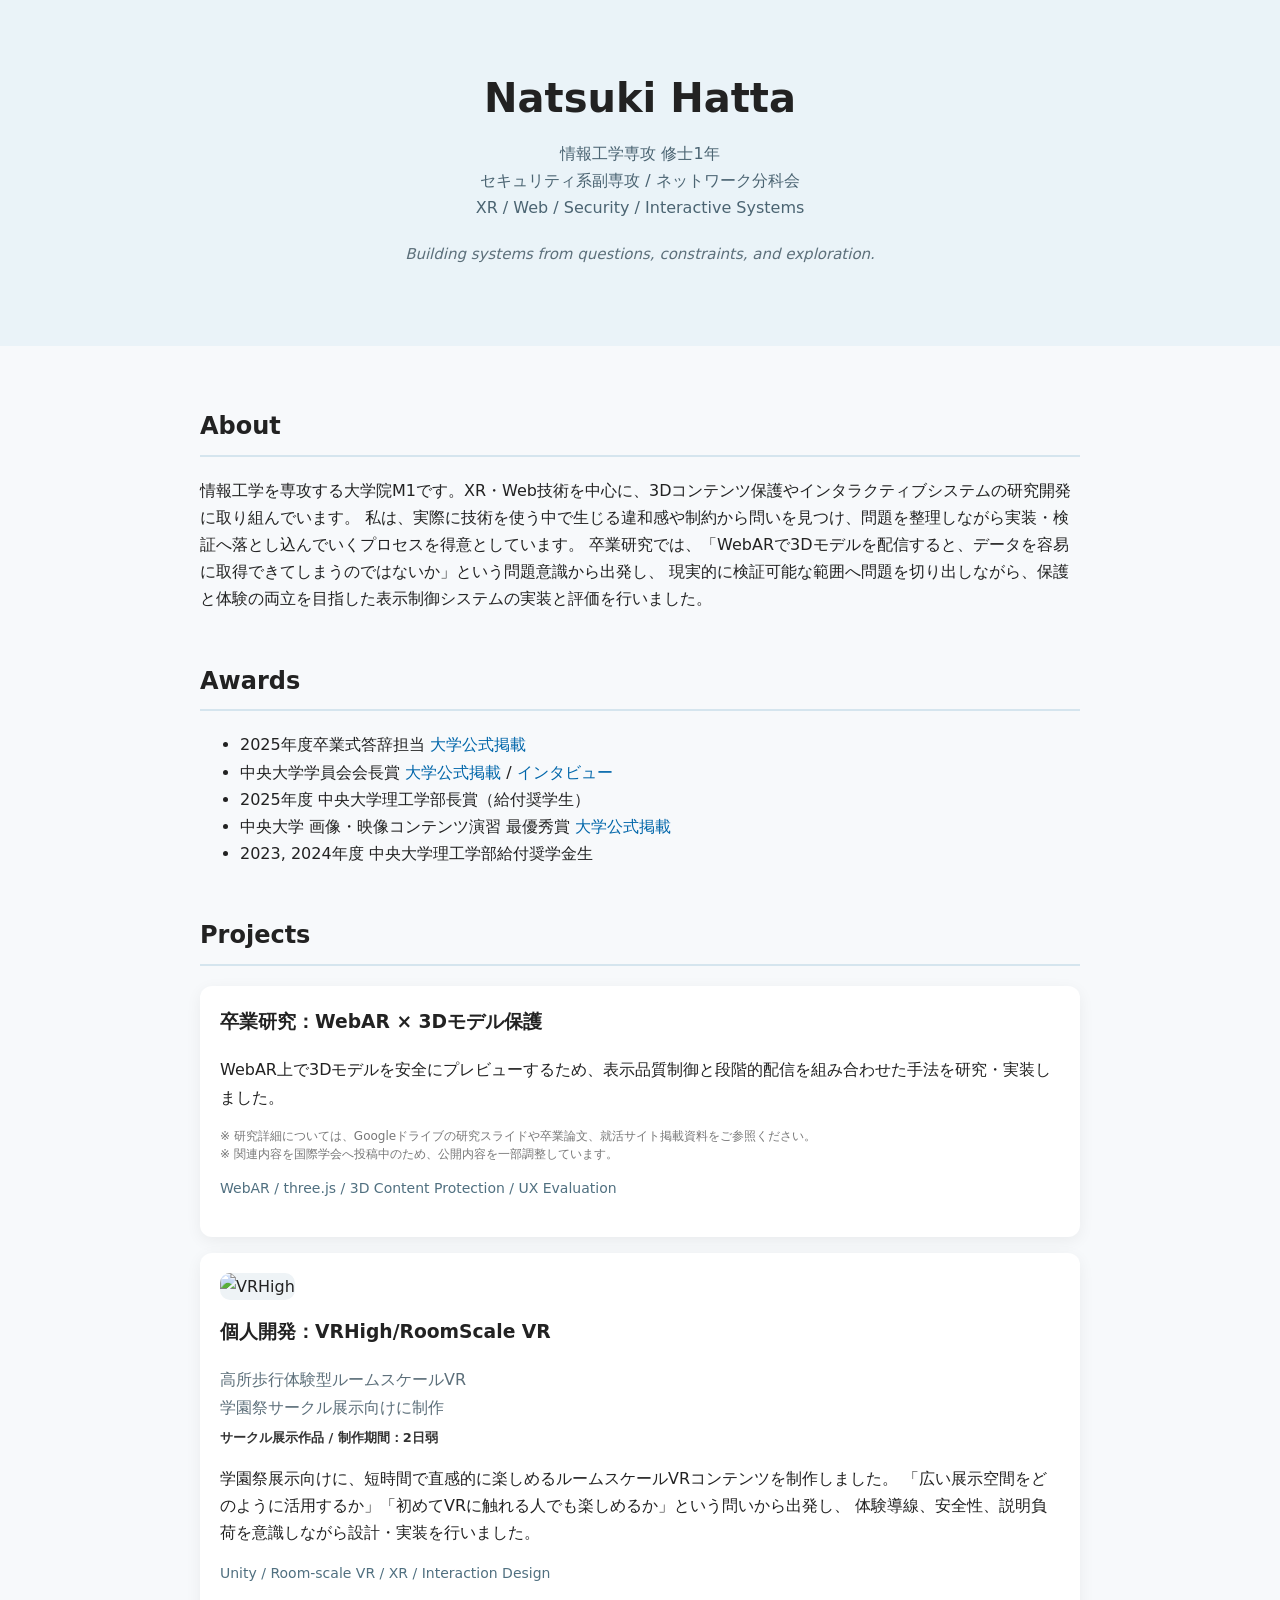
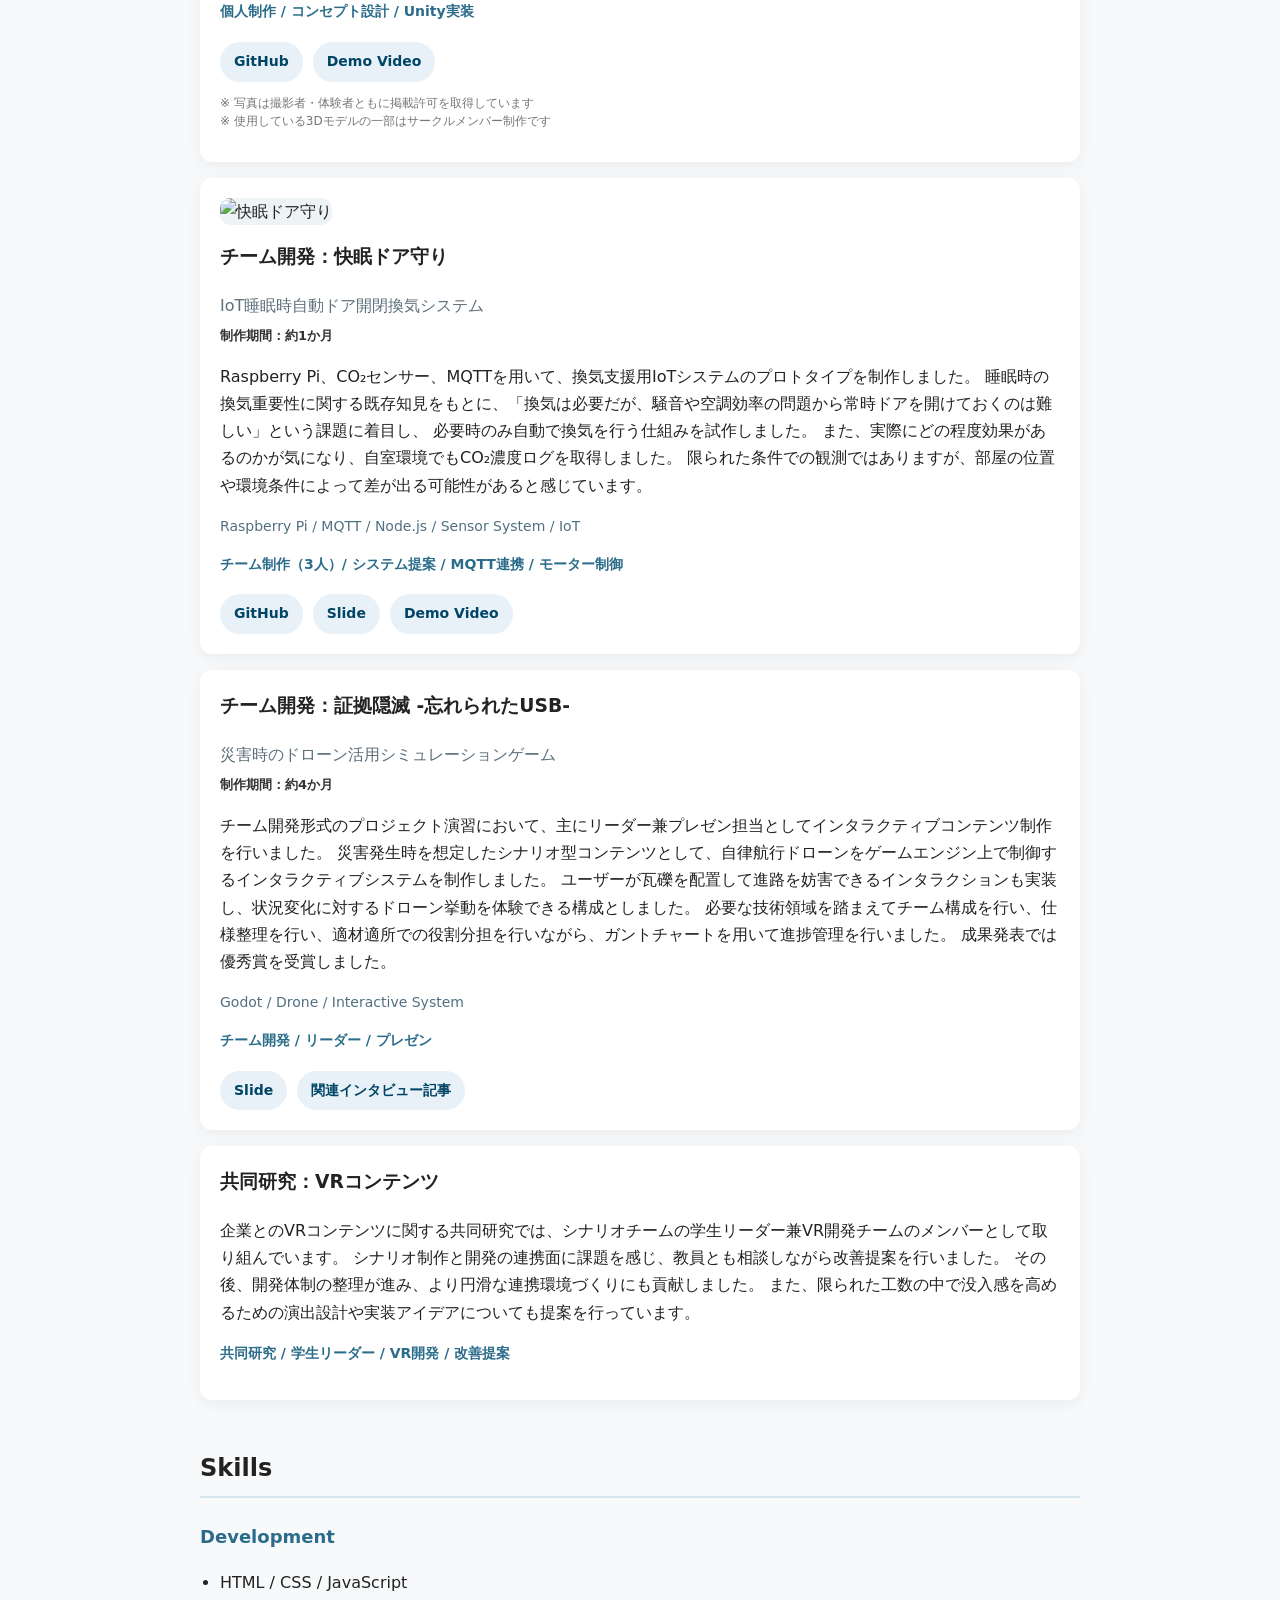
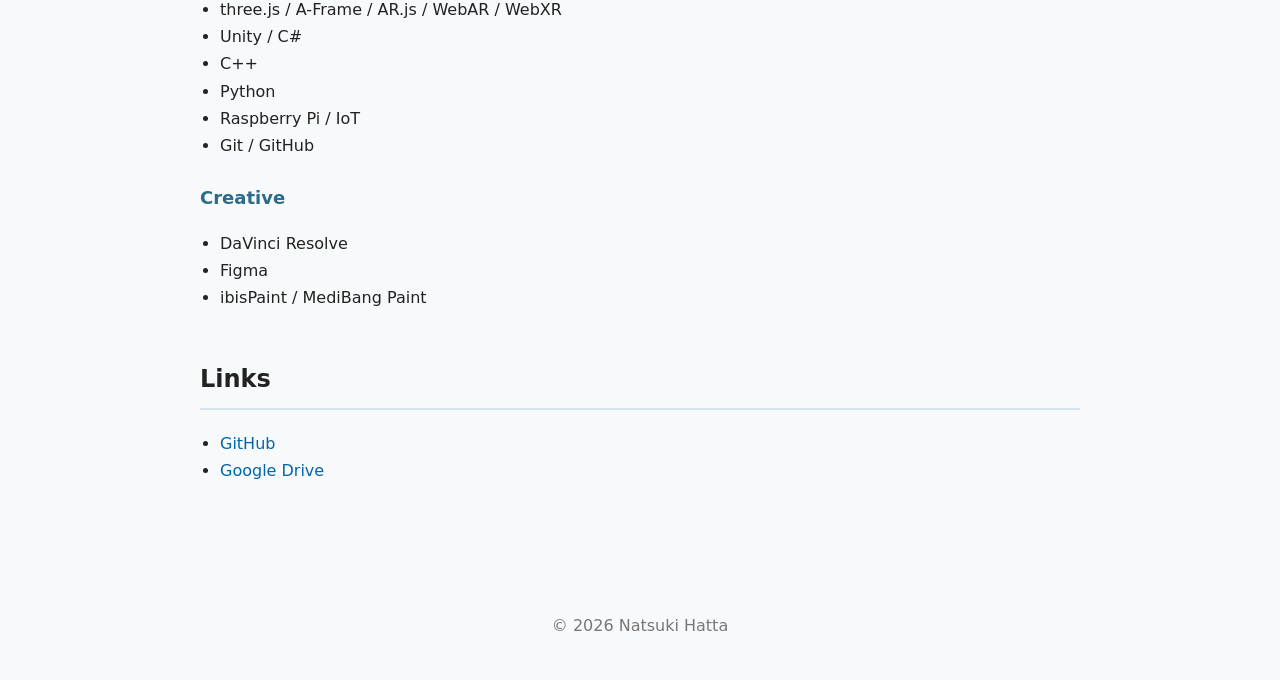
==== index.html @ 091be8be "Initial portfolio site" ====
<!DOCTYPE html>
<html lang="ja">
<head>
  <meta charset="UTF-8" />
  <meta name="viewport" content="width=device-width, initial-scale=1.0" />
  <title>Your Name | Portfolio</title>
  <link rel="stylesheet" href="style.css" />
</head>
<body>
<header class="hero">
  <h1>Natsuki Hatta</h1>
  <p class="subtitle">
    情報工学専攻 修士1年<br>
	セキュリティ系副専攻 / ネットワーク分科会<br>
    XR / Web / Security / Interactive Systems<br>
  </p>
  <p class="catchcopy">
    Building systems from questions, constraints, and exploration.
  </p>
</header>

  <main>
    <section>
      <h2>About</h2>
      <p>
        情報工学を専攻する大学院M1です。XR・Web技術を中心に、3Dコンテンツ保護やインタラクティブシステムの研究開発に取り組んでいます。
        私は、実際に技術を使う中で生じる違和感や制約から問いを見つけ、問題を整理しながら実装・検証へ落とし込んでいくプロセスを得意としています。
        卒業研究では、「WebARで3Dモデルを配信すると、データを容易に取得できてしまうのではないか」という問題意識から出発し、
        現実的に検証可能な範囲へ問題を切り出しながら、保護と体験の両立を目指した表示制御システムの実装と評価を行いました。
    </section>

    <section>
  <h2>Awards</h2>

  <ul class="awards-list">
    <li>
      2025年度卒業式答辞担当
      <a href="https://www.chuo-u.ac.jp/aboutus/news/2026/03/84910/">大学公式掲載</a>
    </li>

    <li>
      中央大学学員会会長賞
      <!-- <a href="https://gakuinkai.net/8331/">Official Page</a>
       <a href="https://www.chuo-u.ac.jp/academics/faculties/advanced/departments/infotech/news/2026/05/85602/">Interview</a> -->
       <a href="https://gakuinkai.net/8331/">大学公式掲載</a> /
  <a href="https://www.chuo-u.ac.jp/academics/faculties/advanced/departments/infotech/news/2026/05/85602/">インタビュー</a>
    </li>

    <li>
      2025年度 中央大学理工学部長賞（給付奨学生）
    </li>

    <li>
      中央大学 画像・映像コンテンツ演習 最優秀賞
      <a href="https://www.chuo-u.ac.jp/academics/faculties/advanced/departments/infotech/news/2024/07/72432/">大学公式掲載</a>
    </li>

    <li>
      2023, 2024年度 中央大学理工学部給付奨学金生
    </li>
    


  </ul>
</section>

    <section>
      <h2>Projects</h2>

      <article class="card">
        <h3>卒業研究：WebAR × 3Dモデル保護</h3>
        <p>
          WebAR上で3Dモデルを安全にプレビューするため、表示品質制御と段階的配信を組み合わせた手法を研究・実装しました。
        </p>
         <p class="note">
          ※ 研究詳細については、Googleドライブの研究スライドや卒業論文、就活サイト掲載資料をご参照ください。<br>
          ※ 関連内容を国際学会へ投稿中のため、公開内容を一部調整しています。
        </p>
        <p class="tags"><p class="tags">
          WebAR / three.js / 3D Content Protection / UX Evaluation
        </p></p>
      </article>

      <article class="card">
        <img
          src="assets/vrhigh-thumubnail.png"
          alt="VRHigh"
          class="thumbnail"
        >
        <h3>個人開発：VRHigh/RoomScale VR</h3>
        <span class="project-subtitle">
          高所歩行体験型ルームスケールVR<br>
          学園祭サークル展示向けに制作
        </span>
        <p class="meta">
          サークル展示作品 / 制作期間：2日弱
        </p>
        <p>
          学園祭展示向けに、短時間で直感的に楽しめるルームスケールVRコンテンツを制作しました。
          「広い展示空間をどのように活用するか」「初めてVRに触れる人でも楽しめるか」という問いから出発し、
          体験導線、安全性、説明負荷を意識しながら設計・実装を行いました。
        </p>
        <p class="tags">Unity / Room-scale VR / XR / Interaction Design</p>

        <p class="role">
          個人制作 / コンセプト設計 / Unity実装 
        </p>

        <div class="project-links">
        <a href="https://github.com/tsuki-a/VRHigh_RoomScaleVR.git">
          GitHub
        </a>

        <a href="https://youtu.be/Nuw2JrtAtAE">
          Demo Video
        </a>
        </div>
        <p class="note">
          ※ 写真は撮影者・体験者ともに掲載許可を取得しています<br>
          ※ 使用している3Dモデルの一部はサークルメンバー制作です
        </p>

      </article>

      <article class="card">
        <img
          src="assets/kaimin-door-thumbnail_4.6.1.png"
          alt="快眠ドア守り"
          class="thumbnail"
        >
        <h3>チーム開発：快眠ドア守り</h3>
        <span class="project-subtitle">
          IoT睡眠時自動ドア開閉換気システム
        </span>
        <p class="meta">
          制作期間：約1か月
        </p>
        <p>
          Raspberry Pi、CO₂センサー、MQTTを用いて、換気支援用IoTシステムのプロトタイプを制作しました。
          睡眠時の換気重要性に関する既存知見をもとに、「換気は必要だが、騒音や空調効率の問題から常時ドアを開けておくのは難しい」という課題に着目し、
          必要時のみ自動で換気を行う仕組みを試作しました。
          また、実際にどの程度効果があるのかが気になり、自室環境でもCO₂濃度ログを取得しました。
          限られた条件での観測ではありますが、部屋の位置や環境条件によって差が出る可能性があると感じています。
        </p>
        <p class="tags">Raspberry Pi / MQTT / Node.js / Sensor System / IoT</p>

        <p class="role">
          チーム制作（3人）/ システム提案 / MQTT連携 / モーター制御
        </p>

        <div class="project-links">
        <a href="https://github.com/tsuki-a/co2-ventilation-door.git">
          GitHub
        </a>

        <a href="https://drive.google.com/file/d/1qWcpHnwbH1_FVHjiyBFuTe7Z6a8ZhbXh/view?usp=drive_link">
          Slide
        </a>

        <a href="https://youtu.be/YRqfV0iFQMs">
          Demo Video
        </a>
      </div>
      </article>

        <article class="card">
          <h3>チーム開発：証拠隠滅 -忘れられたUSB- </h3>
          <span class="project-subtitle">
            災害時のドローン活用シミュレーションゲーム
          </span>
          <p class="meta">
            制作期間：約4か月
          </p>
          <p>
            チーム開発形式のプロジェクト演習において、主にリーダー兼プレゼン担当としてインタラクティブコンテンツ制作を行いました。
            災害発生時を想定したシナリオ型コンテンツとして、自律航行ドローンをゲームエンジン上で制御するインタラクティブシステムを制作しました。
            ユーザーが瓦礫を配置して進路を妨害できるインタラクションも実装し、状況変化に対するドローン挙動を体験できる構成としました。
            必要な技術領域を踏まえてチーム構成を行い、仕様整理を行い、適材適所での役割分担を行いながら、ガントチャートを用いて進捗管理を行いました。
            成果発表では優秀賞を受賞しました。
          </p>
          <p class="tags">
            Godot / Drone / Interactive System
          </p>
          <p class="role">
            チーム開発 / リーダー / プレゼン
          </p>

          <div class="project-links">
            <a href="https://drive.google.com/file/d/1lSjT6qQkJ9dLvxhIq2yUgUw46-hEaCyt/view?usp=drive_link">
              Slide
            </a>

            <!-- <a href="">
              Demo Video
            </a> -->

            <a href="https://www.chuo-u.ac.jp/academics/faculties/advanced/departments/infotech/news/2026/05/85602/">
              関連インタビュー記事
            </a>
          </div>
      </article>

      <article class="card">
        <h3>共同研究：VRコンテンツ</h3>
        <p>
          企業とのVRコンテンツに関する共同研究では、シナリオチームの学生リーダー兼VR開発チームのメンバーとして取り組んでいます。
          シナリオ制作と開発の連携面に課題を感じ、教員とも相談しながら改善提案を行いました。
          その後、開発体制の整理が進み、より円滑な連携環境づくりにも貢献しました。
          また、限られた工数の中で没入感を高めるための演出設計や実装アイデアについても提案を行っています。
        </p>
        <p class="tags">
          
        </p>
        <p class="role">
          共同研究 / 学生リーダー / VR開発 / 改善提案
        </p>
      </article>

    </section>

  <section>
    <h2>Skills</h2>

    <h3 class="skill-category">Development</h3>
    <ul class="skills">
      <li>HTML / CSS / JavaScript</li>
      <li>three.js / A-Frame / AR.js / WebAR / WebXR</li>
      <li>Unity / C#</li>
      <li>C++</li>
      <li>Python</li>
      <li>Raspberry Pi / IoT</li>
      <li>Git / GitHub</li>
    </ul>

    <h3 class="skill-category">Creative</h3>
    <ul class="skills">
      <li>DaVinci Resolve</li>
      <li>Figma</li>
      <li>ibisPaint / MediBang Paint</li>
    </ul>
  </section>

    <section>
      <h2>Links</h2>
      <ul class="links">
        <li><a href="https://github.com/tsuki-a">GitHub</a></li>
        <li><a href="https://drive.google.com/drive/folders/1R5qJaIgjtYUw1Ir7t23X77867A1VT_8h?usp=drive_link">Google Drive</a></li>
        <!-- <li><a href="#">LabBase</a></li>
        <li><a href="Supporterz URL">Supporterz</a></li>
        <li><a href="Levtech URL">LevTech Rookie</a></li> -->
      </ul>
    </section>
  </main>

  <footer>
    <p>© 2026 Natsuki Hatta</p>
  </footer>
</body>
</html>
---- style.css ----
body {
  margin: 0;
  font-family: system-ui, -apple-system, BlinkMacSystemFont, "Segoe UI", sans-serif;
  line-height: 1.7;
  color: #222;
  background: #f7f9fb;
}

.hero {
  padding: 64px 24px;
  text-align: center;
  background: #eaf3f8;
}

.hero h1 {
  margin: 0;
  font-size: 40px;
}

.subtitle {
  margin-top: 8px;
  color: #4b6472;
}

main {
  max-width: 880px;
  margin: 0 auto;
  padding: 40px 24px;
}

section {
  margin-bottom: 48px;
}

h2 {
  border-bottom: 2px solid #d5e5ee;
  padding-bottom: 8px;
}

.card {
  background: #fff;
  padding: 20px;
  margin: 16px 0;
  border-radius: 12px;
  box-shadow: 0 4px 16px rgba(0,0,0,0.06);
}

.card h3 {
  margin-top: 0;
}

.tags {
  color: #507080;
  font-size: 14px;
}

.skills,
.links {
  padding-left: 20px;
}

a {
  color: #0066aa;
  text-decoration: none;
}

a:hover {
  text-decoration: underline;
}

footer {
  text-align: center;
  padding: 24px;
  color: #777;
}

.skill-category {
  margin-top: 24px;
  margin-bottom: 10px;

  font-size: 18px;
  font-weight: 700;

  color: #2b6c8a;
}
.catchcopy {
  margin-top: 20px;
  font-size: 15px;
  color: #5c6f7a;
  font-style: italic;
}

.thumbnail {
  width: 100%;
  aspect-ratio: 16 / 9;
  object-fit: cover;
  border-radius: 10px;
  margin-bottom: 16px;
  background: #eef3f6;
}

.project-links {
  margin-top: 18px;
  display: flex;
  flex-wrap: wrap;
  gap: 10px;
}

.project-links a {
  display: inline-block;
  padding: 8px 14px;
  border-radius: 999px;
  background: #e8f1f7;
  color: #004466;
  font-size: 14px;
  font-weight: 600;
  text-decoration: none;
}

.project-links a:hover {
  background: #d7e8f2;
  text-decoration: none;
}

.project-subtitle {
  font-size: 16px;
  font-weight: 500;
  color: #5c6f7a;
}

.role {
  margin-top: 10px;
  font-size: 14px;
  font-weight: 600;
  color: #2b6c8a;
}

.meta {
  margin-top: 6px;
  font-size: 13px;
  font-weight: 700;
  color: #333;
}

.note {
  margin-top: 12px;
  font-size: 12px;
  color: #777;
  line-height: 1.5;
}
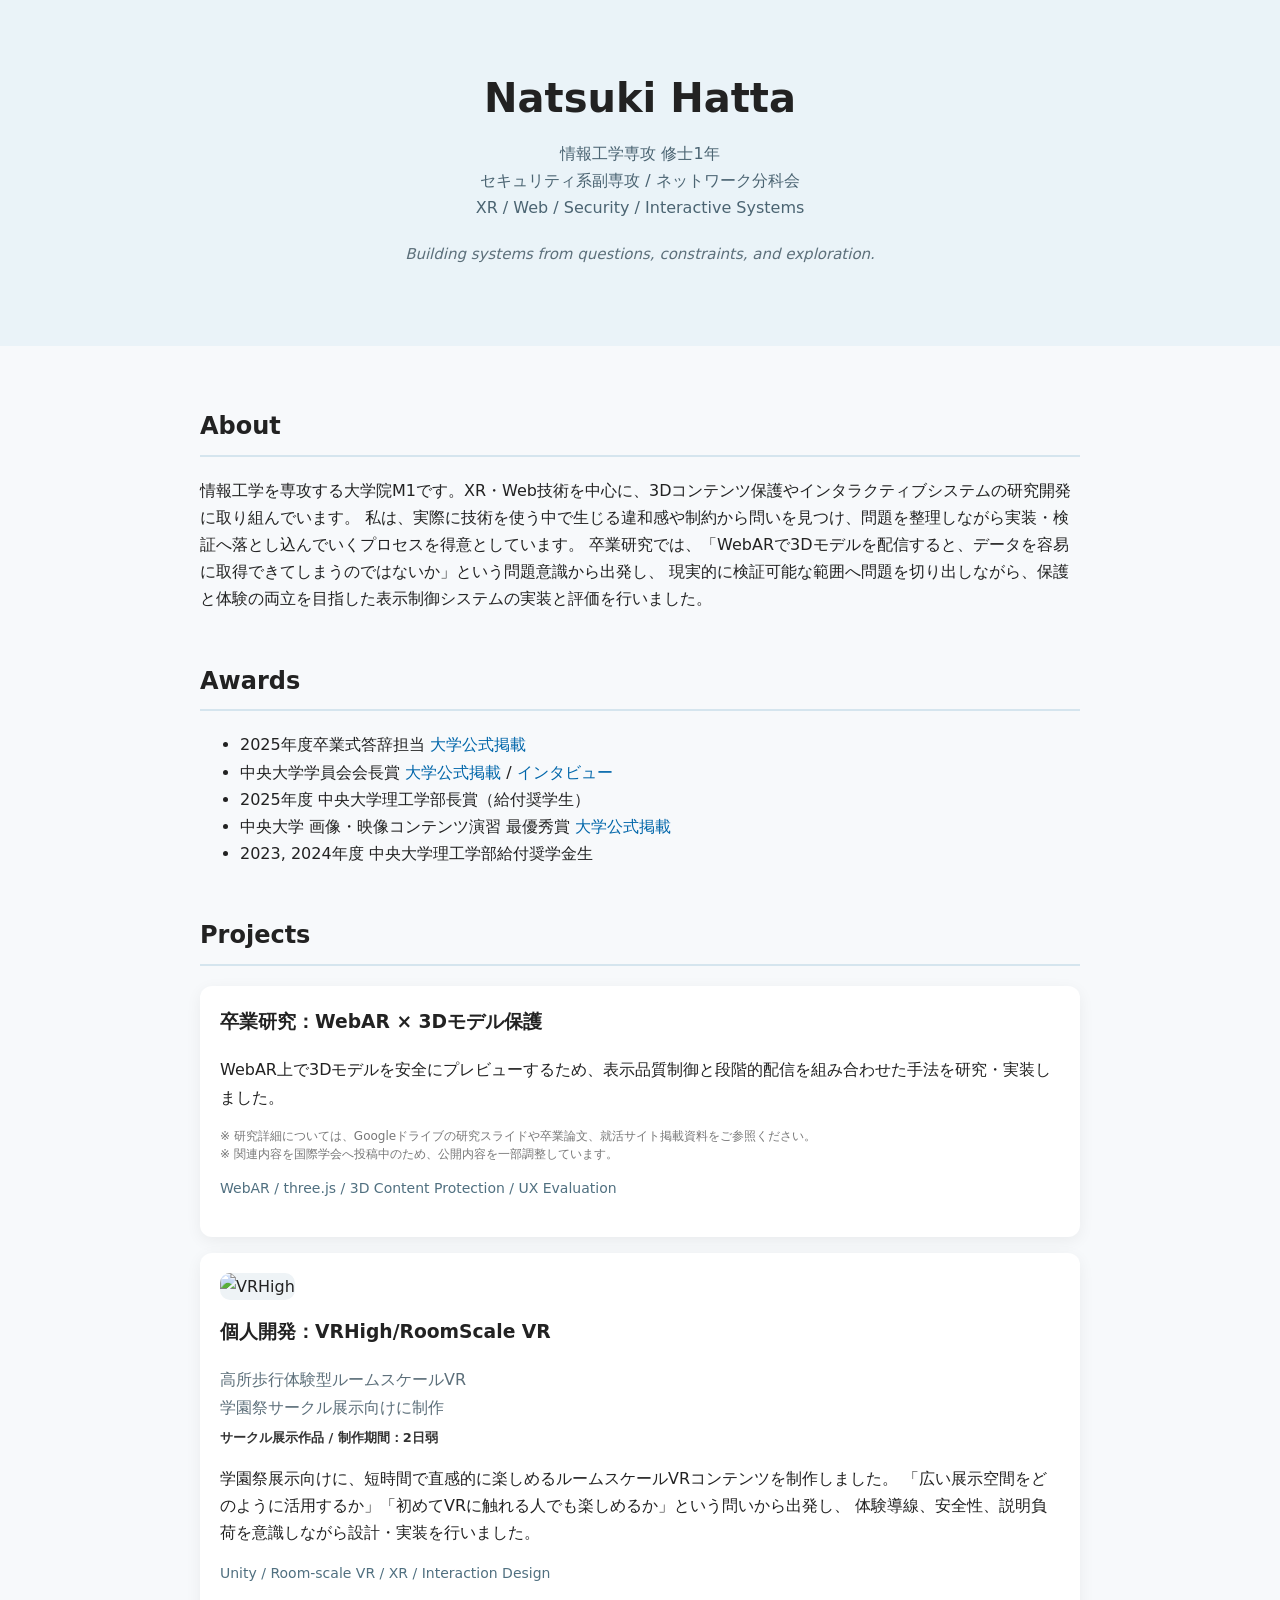
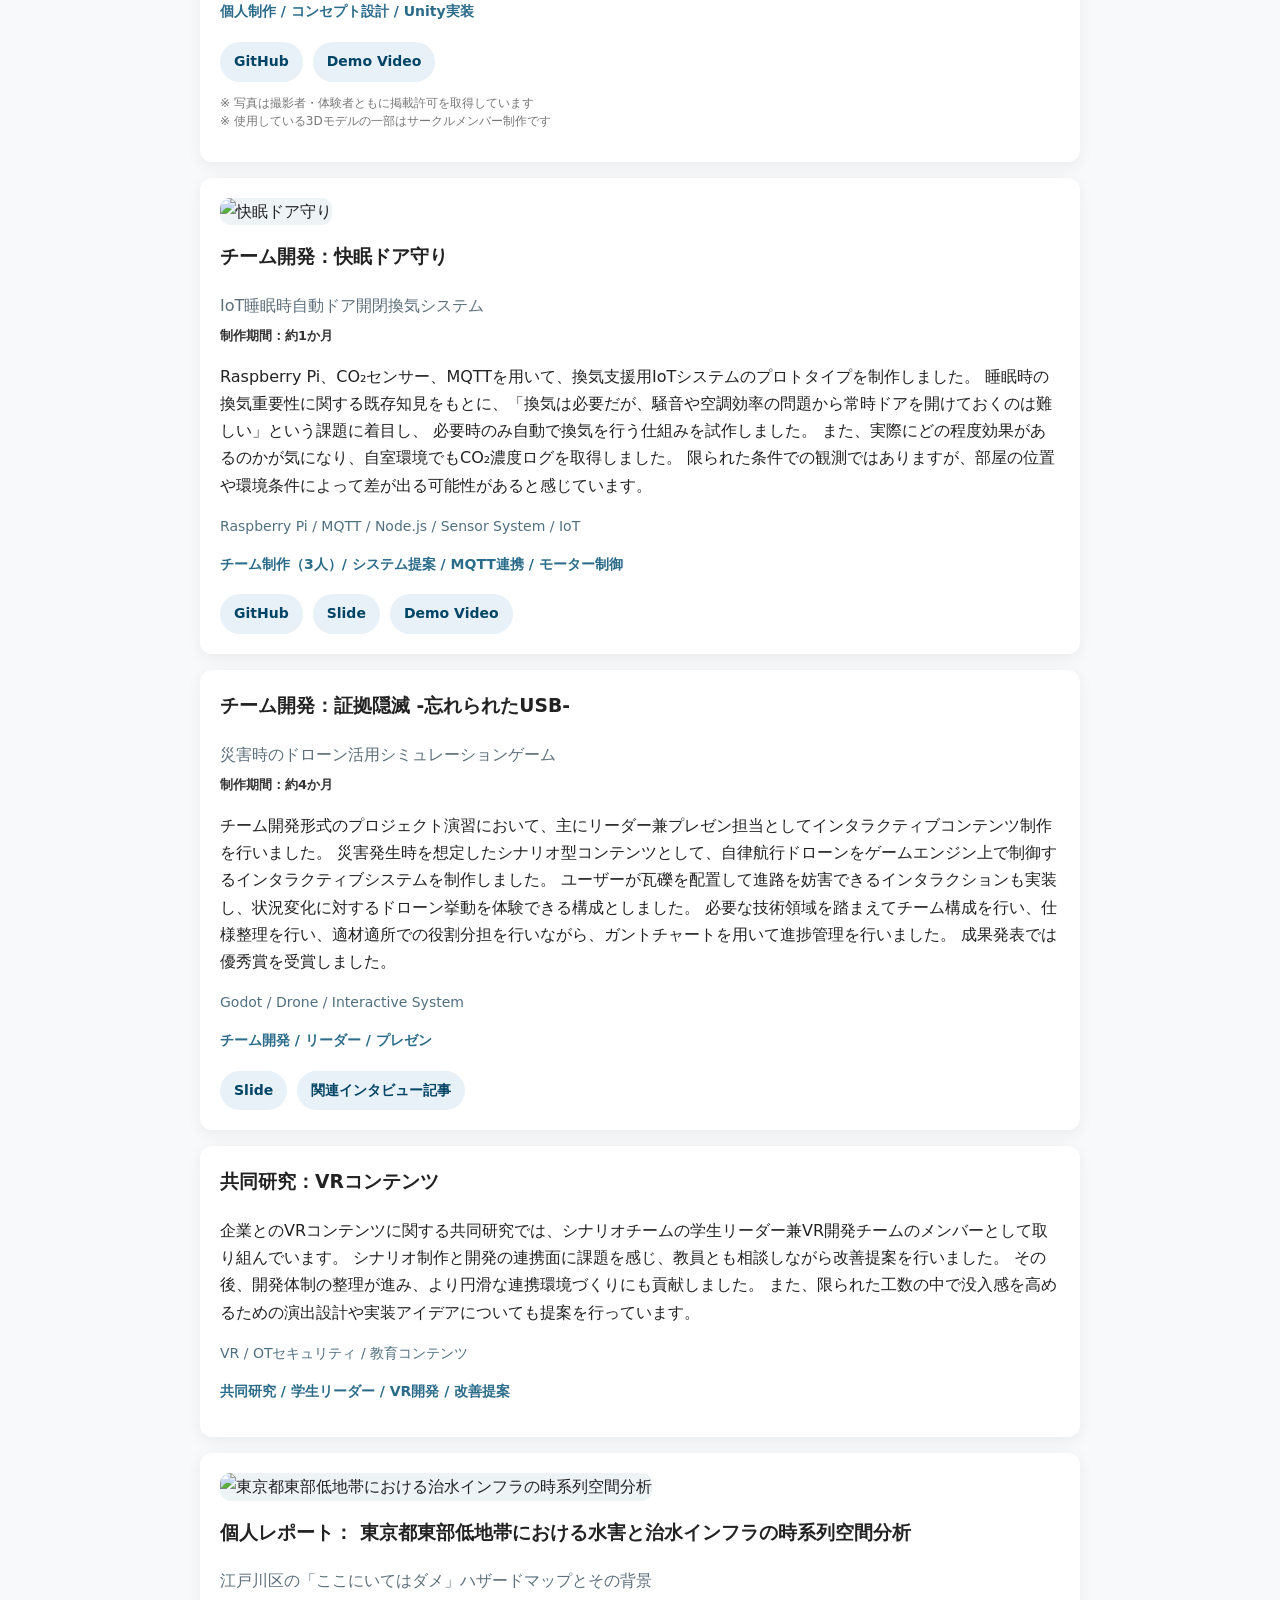
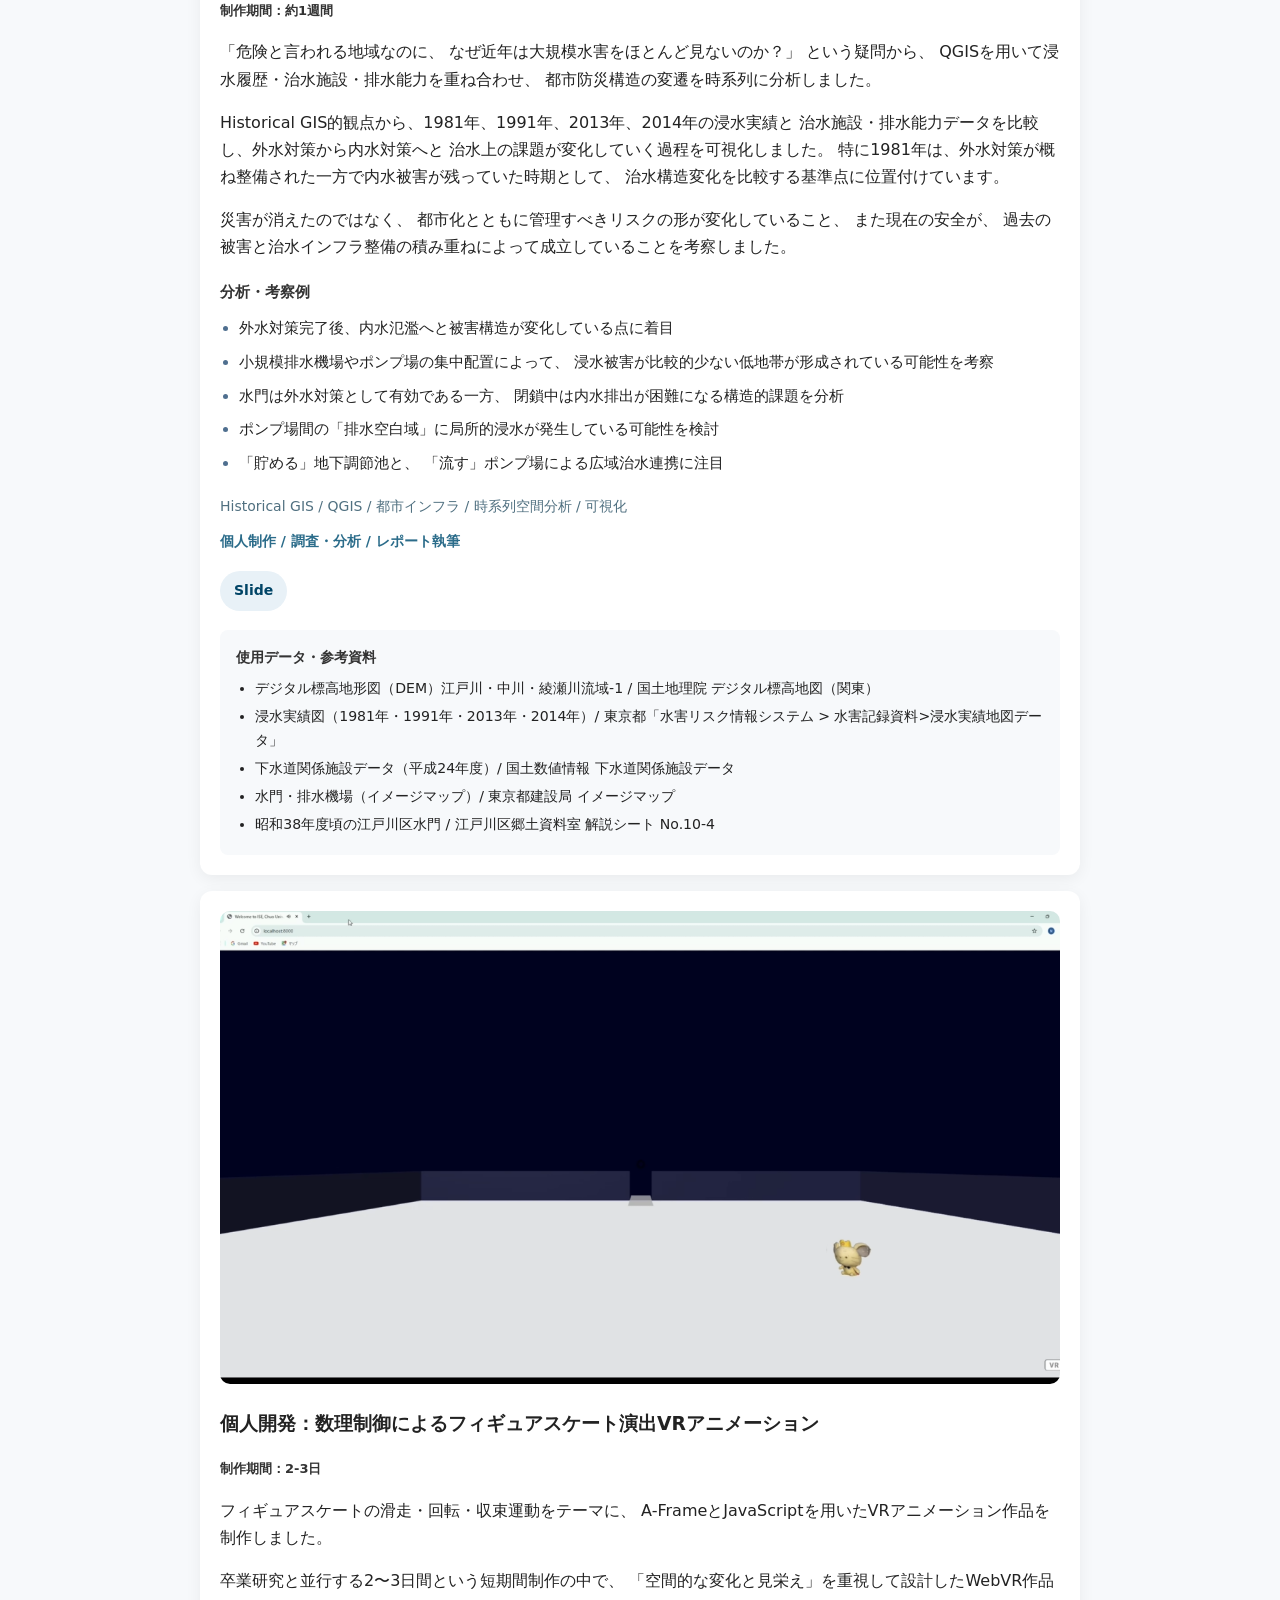
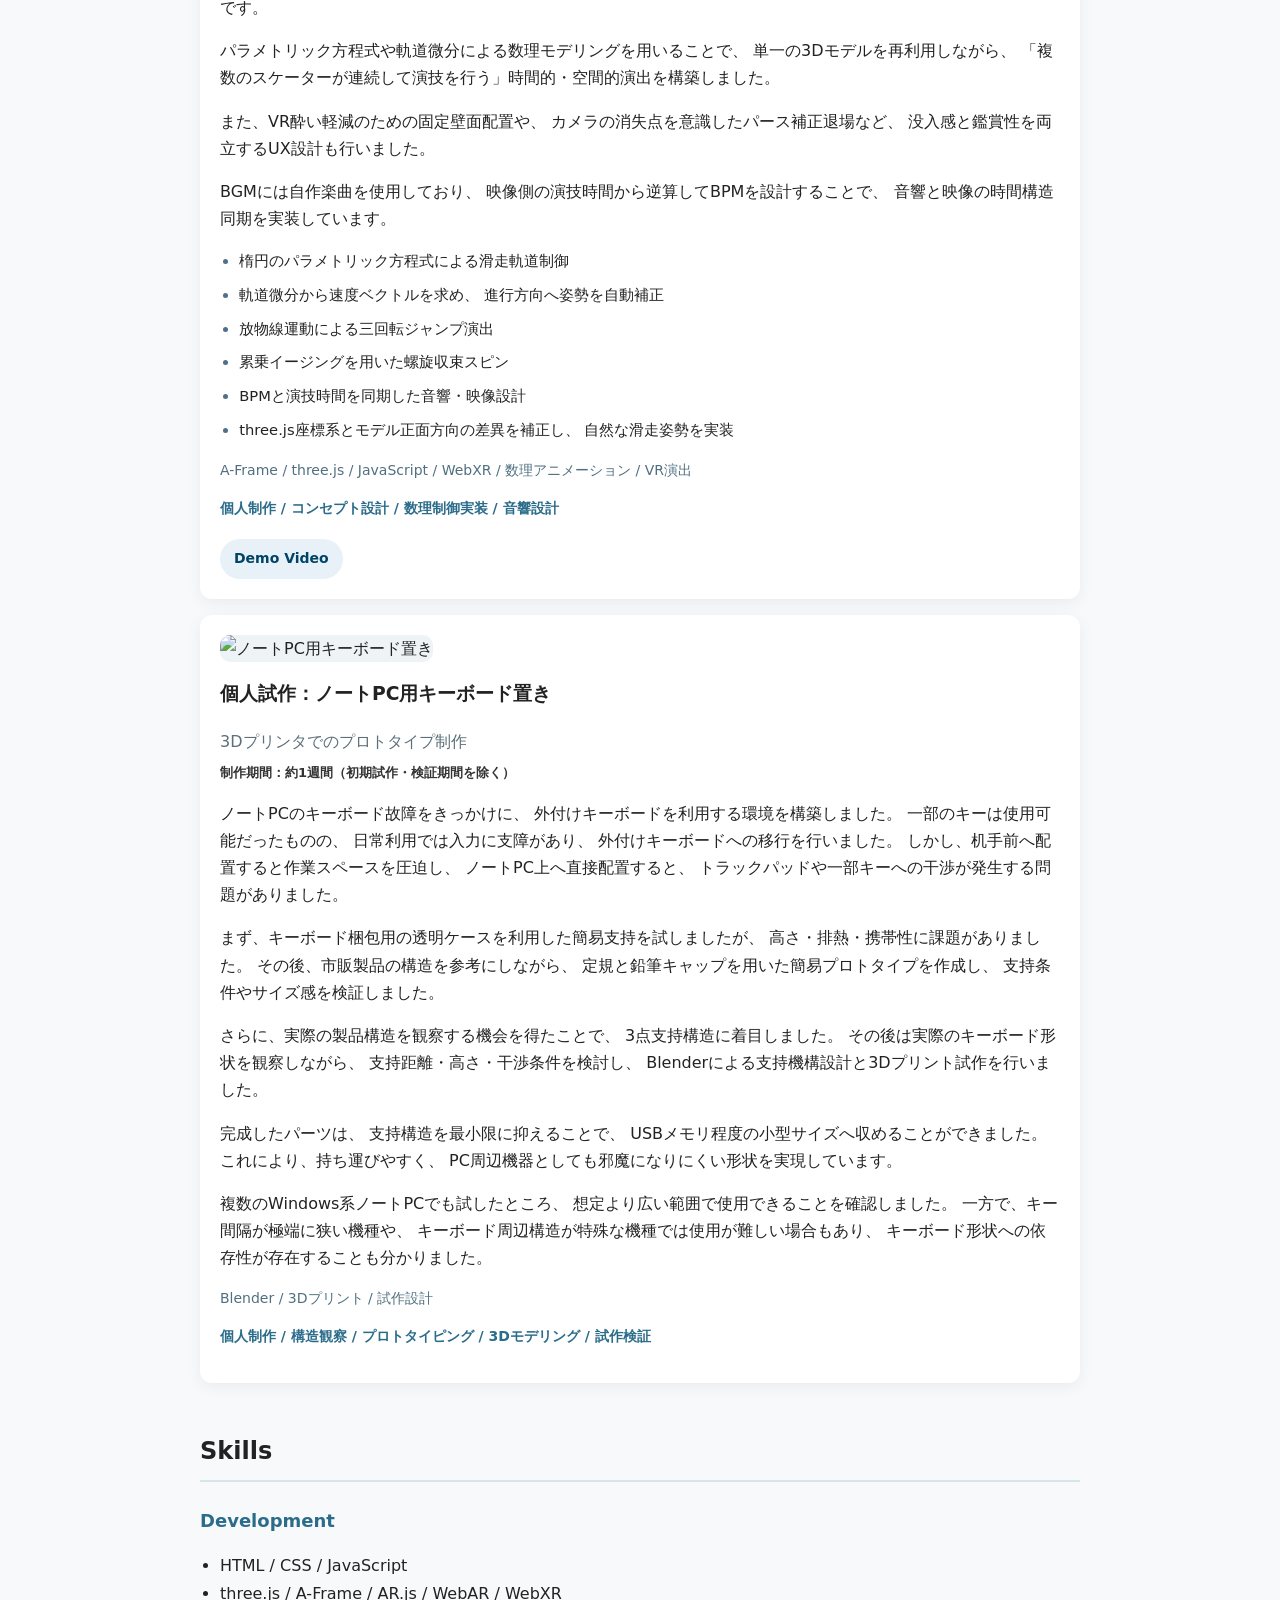
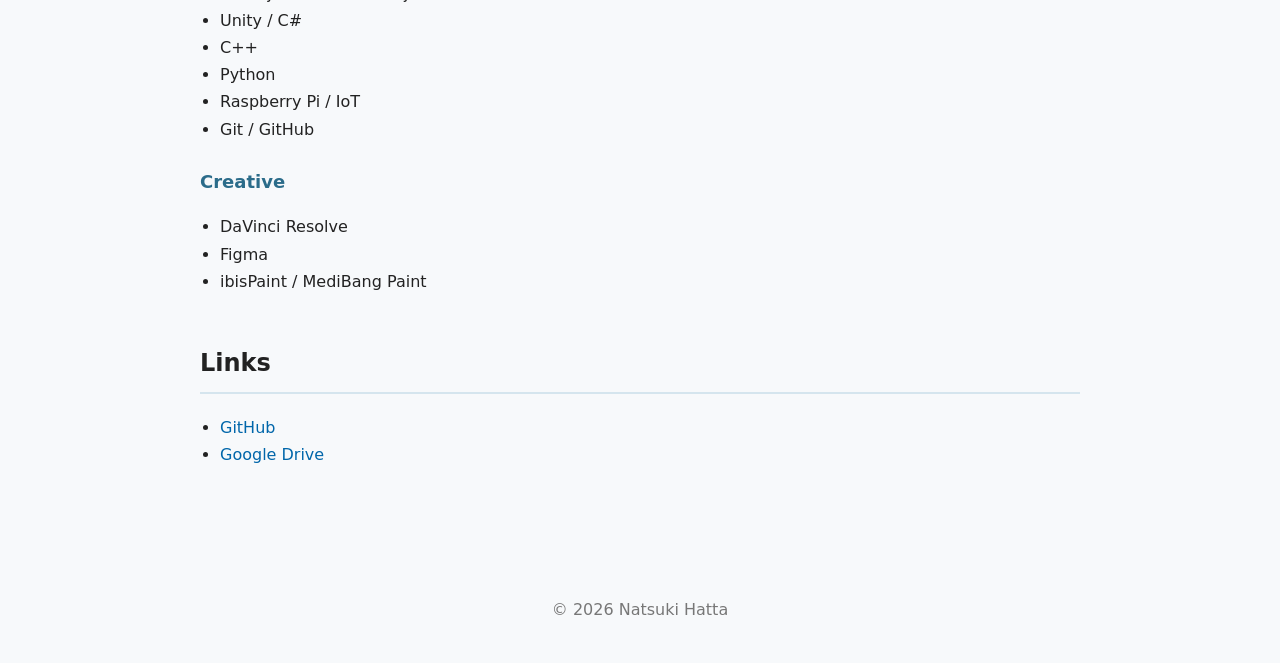
==== commit 8d1ad9a0: "add portfolio project" ====
--- a/index.html
+++ b/index.html
@@ -209,14 +209,265 @@
           また、限られた工数の中で没入感を高めるための演出設計や実装アイデアについても提案を行っています。
         </p>
         <p class="tags">
-          
+          VR / OTセキュリティ / 教育コンテンツ
         </p>
         <p class="role">
           共同研究 / 学生リーダー / VR開発 / 改善提案
         </p>
       </article>
 
+	  <article class = "card">
+		<img
+			src="assets/qgis-flood-analysis-thumbnail.png"
+			alt="東京都東部低地帯における治水インフラの時系列空間分析"
+			class="thumbnail"
+		>
+		<h3>個人レポート： 東京都東部低地帯における水害と治水インフラの時系列空間分析</h3>
+			<span class="project-subtitle">
+				江戸川区の「ここにいてはダメ」ハザードマップとその背景
+			</span>
+			<p class="meta">
+				制作期間：約1週間
+			</p>
+			<p>
+			「危険と言われる地域なのに、
+			なぜ近年は大規模水害をほとんど見ないのか？」
+			という疑問から、
+			QGISを用いて浸水履歴・治水施設・排水能力を重ね合わせ、
+			都市防災構造の変遷を時系列に分析しました。
+			</p>
+
+			<p>
+			Historical GIS的観点から、1981年、1991年、2013年、2014年の浸水実績と
+			治水施設・排水能力データを比較し、外水対策から内水対策へと
+			治水上の課題が変化していく過程を可視化しました。
+			特に1981年は、外水対策が概ね整備された一方で内水被害が残っていた時期として、
+			治水構造変化を比較する基準点に位置付けています。
+			</p>
+
+			<p>
+			災害が消えたのではなく、
+			都市化とともに管理すべきリスクの形が変化していること、
+			また現在の安全が、
+			過去の被害と治水インフラ整備の積み重ねによって成立していることを考察しました。
+			</p>
+
+			<p class="analysis-example-title">
+			分析・考察例
+			</p>
+
+			<ul class="analysis-example-list">
+			<li>
+				外水対策完了後、内水氾濫へと被害構造が変化している点に着目
+			</li>
+
+			<li>
+			小規模排水機場やポンプ場の集中配置によって、
+			浸水被害が比較的少ない低地帯が形成されている可能性を考察
+			</li>
+
+			<li>
+				水門は外水対策として有効である一方、
+				閉鎖中は内水排出が困難になる構造的課題を分析
+			</li>
+
+			<li>
+				ポンプ場間の「排水空白域」に局所的浸水が発生している可能性を検討
+			</li>
+
+			<li>
+				「貯める」地下調節池と、
+				「流す」ポンプ場による広域治水連携に注目
+			</li>
+			</ul>
+
+			<span class="tags">
+        		Historical GIS / QGIS / 都市インフラ / 時系列空間分析 / 可視化
+      		</span>
+
+			<p class="role">
+			個人制作 / 調査・分析 / レポート執筆
+			</p>
+
+			<div class="project-links">
+				<a href="https://drive.google.com/file/d/1a5hY2SGwYZCPEE7J4IfQ-vHH5ZTdJNRN/view?usp=sharing">
+				Slide
+				</a>
+			</div>
+			<div class="data-sources">
+
+			<h4>使用データ・参考資料</h4>
+
+			<ul>
+				<li>デジタル標高地形図（DEM）江戸川・中川・綾瀬川流域-1 / 国土地理院 デジタル標高地図（関東）</li>
+				<li>浸水実績図（1981年・1991年・2013年・2014年）/ 東京都「水害リスク情報システム > 水害記録資料>浸水実績地図データ」</li>
+				<li>下水道関係施設データ（平成24年度）/ 国土数値情報 下水道関係施設データ</li>
+				<li>水門・排水機場（イメージマップ）/ 東京都建設局 イメージマップ</li>
+				<li>昭和38年度頃の江戸川区水門 / 江戸川区郷土資料室 解説シート No.10-4</li>
+
+			</ul>
+
+			</div>
+		</article>
+
+      <article class="card">
+        <img
+          src="assets/vranimation-thumubnail.png"
+          alt="フィギュアスケートVRアニメーションのスクリーンショット"
+          class="thumbnail"
+        >
+        <h3>個人開発：数理制御によるフィギュアスケート演出VRアニメーション</h3>
+        
+        <p class="meta">
+          制作期間：2-3日
+        </p>
+		<p>
+		フィギュアスケートの滑走・回転・収束運動をテーマに、
+		A-FrameとJavaScriptを用いたVRアニメーション作品を制作しました。
+		</p>
+
+		<p>
+		卒業研究と並行する2〜3日間という短期間制作の中で、
+		「空間的な変化と見栄え」を重視して設計したWebVR作品です。
+		</p>
+
+		<p>
+		パラメトリック方程式や軌道微分による数理モデリングを用いることで、
+		単一の3Dモデルを再利用しながら、
+		「複数のスケーターが連続して演技を行う」時間的・空間的演出を構築しました。
+		</p>
+
+		<p>
+		また、VR酔い軽減のための固定壁面配置や、
+		カメラの消失点を意識したパース補正退場など、
+		没入感と鑑賞性を両立するUX設計も行いました。
+		</p>
+
+		<p>
+		BGMには自作楽曲を使用しており、
+		映像側の演技時間から逆算してBPMを設計することで、
+		音響と映像の時間構造同期を実装しています。
+		</p>
+
+		<ul class="analysis-example-list">
+
+		<li>
+			楕円のパラメトリック方程式による滑走軌道制御
+		</li>
+
+		<li>
+			軌道微分から速度ベクトルを求め、
+			進行方向へ姿勢を自動補正
+		</li>
+
+		<li>
+			放物線運動による三回転ジャンプ演出
+		</li>
+
+		<li>
+			累乗イージングを用いた螺旋収束スピン
+		</li>
+
+		<li>
+			BPMと演技時間を同期した音響・映像設計
+		</li>
+
+		<li>
+			three.js座標系とモデル正面方向の差異を補正し、
+			自然な滑走姿勢を実装
+		</li>
+
+		</ul>
+        <p class="tags"><span class="tags">
+			A-Frame / three.js / JavaScript / WebXR / 数理アニメーション / VR演出
+		</span></p>
+
+        <p class="role">
+          個人制作 / コンセプト設計 / 数理制御実装 / 音響設計
+        </p>
+
+        <div class="project-links">
+
+        <a href="https://youtu.be/9UnVY5rDo7k">
+          Demo Video
+        </a>
+        </div>
+
+      </article>
+
+	  <article class="card">
+        <img
+          src="assets/keyput.png"
+          alt="ノートPC用キーボード置き"
+          class="thumbnail"
+        >
+        <h3>個人試作：ノートPC用キーボード置き</h3>
+        <span class="project-subtitle">
+            3Dプリンタでのプロトタイプ制作
+        </span>
+        <p class="meta">
+           制作期間：約1週間（初期試作・検証期間を除く）
+        </p>
+		
+		<p>
+		ノートPCのキーボード故障をきっかけに、
+		外付けキーボードを利用する環境を構築しました。
+		一部のキーは使用可能だったものの、
+		日常利用では入力に支障があり、
+		外付けキーボードへの移行を行いました。
+		しかし、机手前へ配置すると作業スペースを圧迫し、
+		ノートPC上へ直接配置すると、
+		トラックパッドや一部キーへの干渉が発生する問題がありました。
+		</p>
+
+		<p>
+		まず、キーボード梱包用の透明ケースを利用した簡易支持を試しましたが、
+		高さ・排熱・携帯性に課題がありました。
+		その後、市販製品の構造を参考にしながら、
+		定規と鉛筆キャップを用いた簡易プロトタイプを作成し、
+		支持条件やサイズ感を検証しました。
+		</p>
+
+		<p>
+		さらに、実際の製品構造を観察する機会を得たことで、
+		3点支持構造に着目しました。
+		その後は実際のキーボード形状を観察しながら、
+		支持距離・高さ・干渉条件を検討し、
+		Blenderによる支持機構設計と3Dプリント試作を行いました。
+		</p>
+
+		<p>
+		完成したパーツは、
+		支持構造を最小限に抑えることで、
+		USBメモリ程度の小型サイズへ収めることができました。
+		これにより、持ち運びやすく、
+		PC周辺機器としても邪魔になりにくい形状を実現しています。
+		</p>
+
+		<p>
+		複数のWindows系ノートPCでも試したところ、
+		想定より広い範囲で使用できることを確認しました。
+		一方で、キー間隔が極端に狭い機種や、
+		キーボード周辺構造が特殊な機種では使用が難しい場合もあり、
+		キーボード形状への依存性が存在することも分かりました。
+		</p>
+
+		<p class="tags">
+		Blender / 3Dプリント / 試作設計
+		</p>
+
+		<p class="role">
+		個人制作 / 構造観察 / プロトタイピング / 3Dモデリング / 試作検証
+		</p>
+
+      </article>
+
+	  
+
     </section>
+
+
+
 
   <section>
     <h2>Skills</h2>
--- a/style.css
+++ b/style.css
@@ -147,4 +147,61 @@
   font-size: 12px;
   color: #777;
   line-height: 1.5;
+}
+
+.analysis-example-title {
+  margin-top: 1.2rem;
+  margin-bottom: 0.6rem;
+  font-weight: 700;
+  font-size: 0.95rem;
+  color: #333;
+}
+
+.analysis-example-list {
+  margin: 0.4rem 0 1rem;
+  padding-left: 1.2rem;
+  line-height: 1.8;
+  font-size: 0.92rem;
+}
+
+.analysis-example-list li {
+  margin-bottom: 0.45rem;
+}
+
+.analysis-example-list li::marker {
+  color: #4f6f8f;
+}
+
+.data-sources {
+  margin-top: 1.2rem;
+  padding: 0.9rem 1rem;
+  background: #f7f9fb;
+  border-radius: 8px;
+  font-size: 0.88rem;
+}
+
+.data-sources h4 {
+  margin: 0 0 0.5rem;
+  font-size: 0.9rem;
+  color: #333;
+}
+
+.data-sources ul {
+  margin: 0;
+  padding-left: 1.2rem;
+  line-height: 1.7;
+}
+
+.data-sources li {
+  margin-bottom: 0.25rem;
+}
+
+.data-sources a {
+  color: #4f6f8f;
+  text-decoration: underline;
+  text-underline-offset: 3px;
+}
+
+.data-sources a:hover {
+  opacity: 0.75;
 }
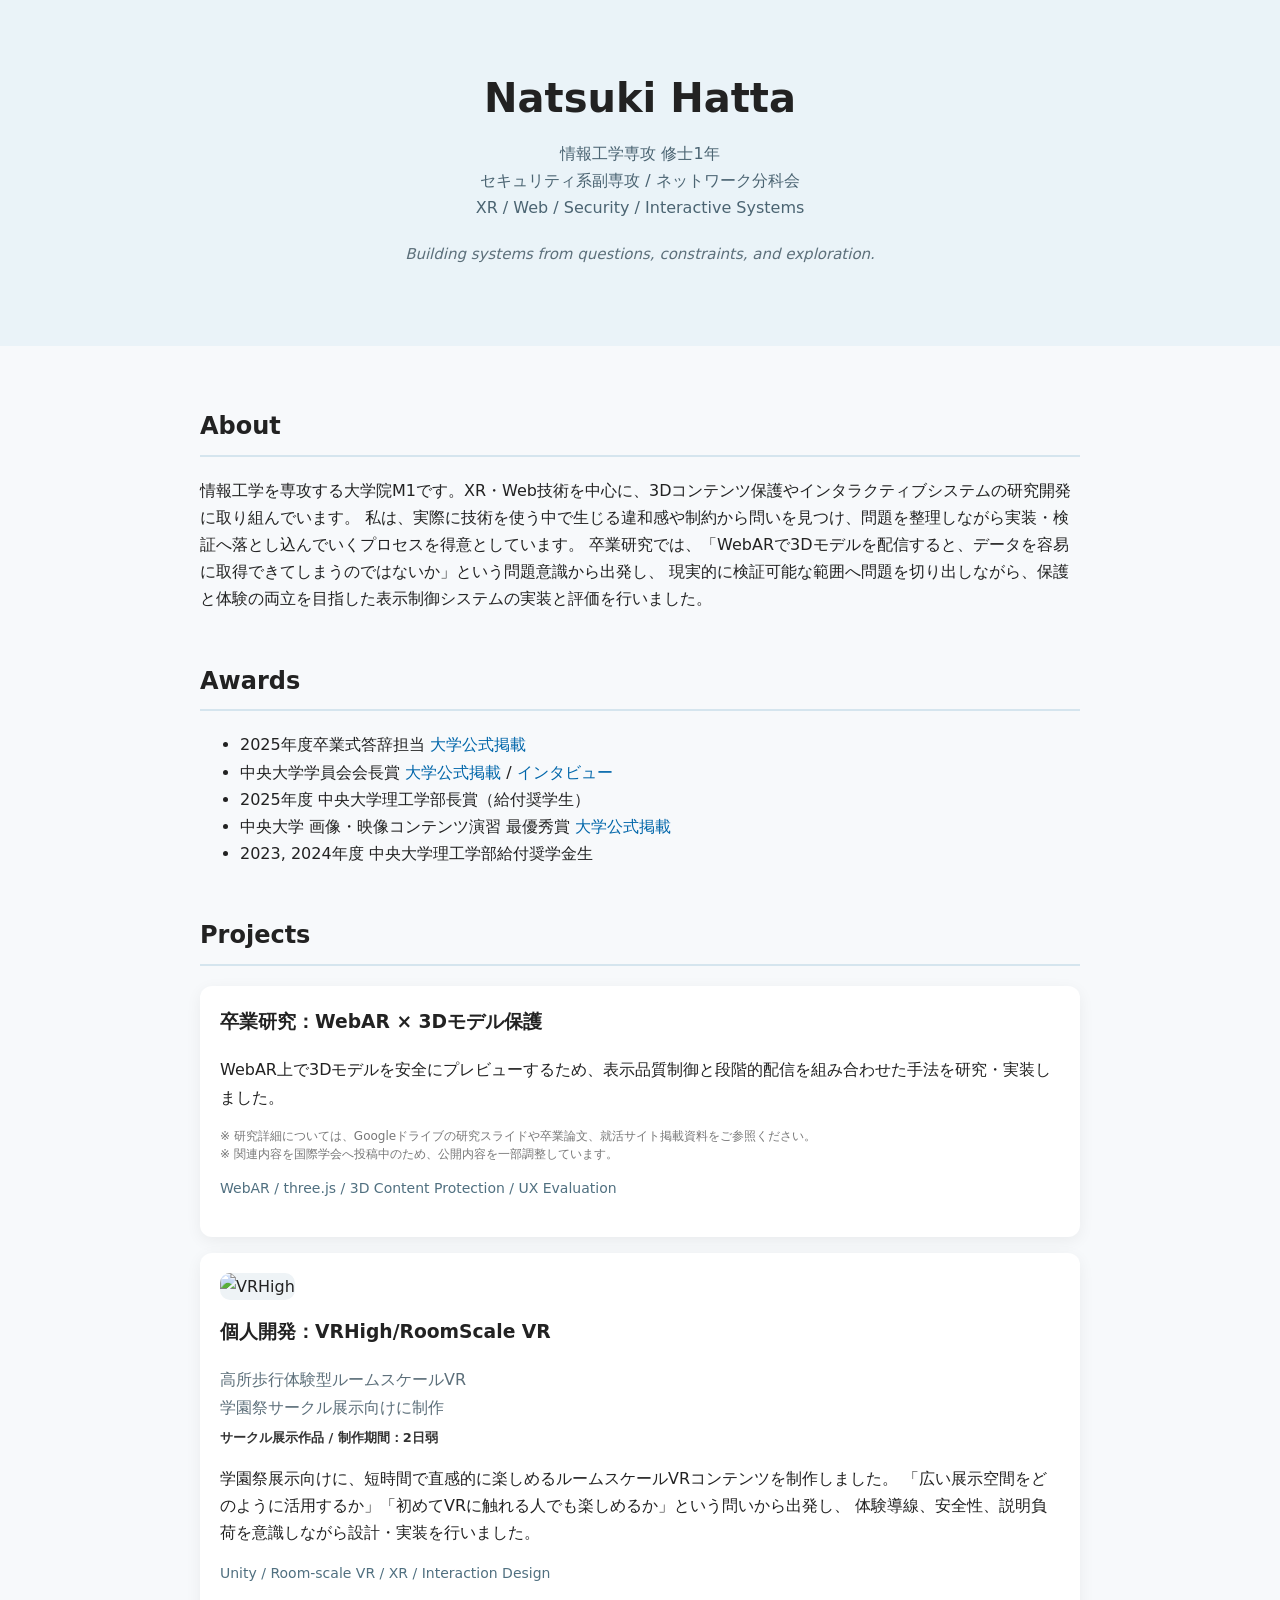
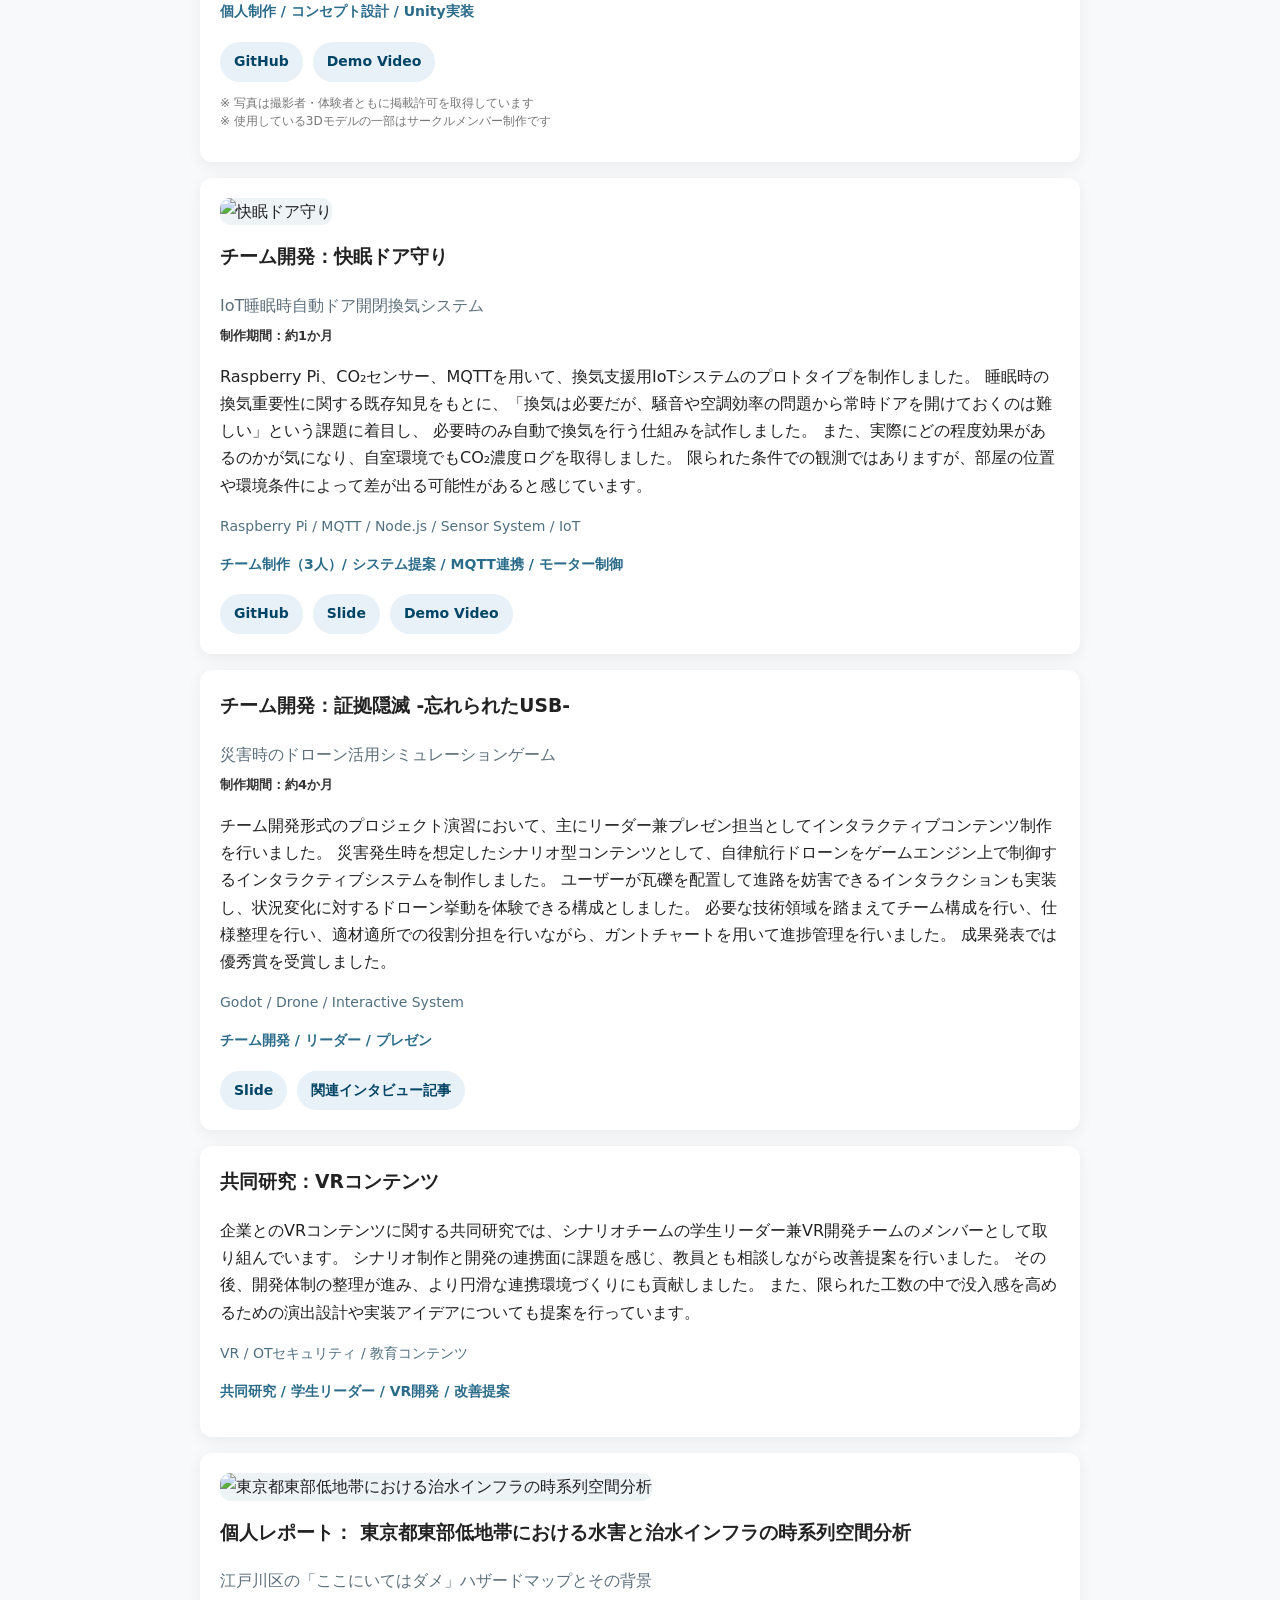
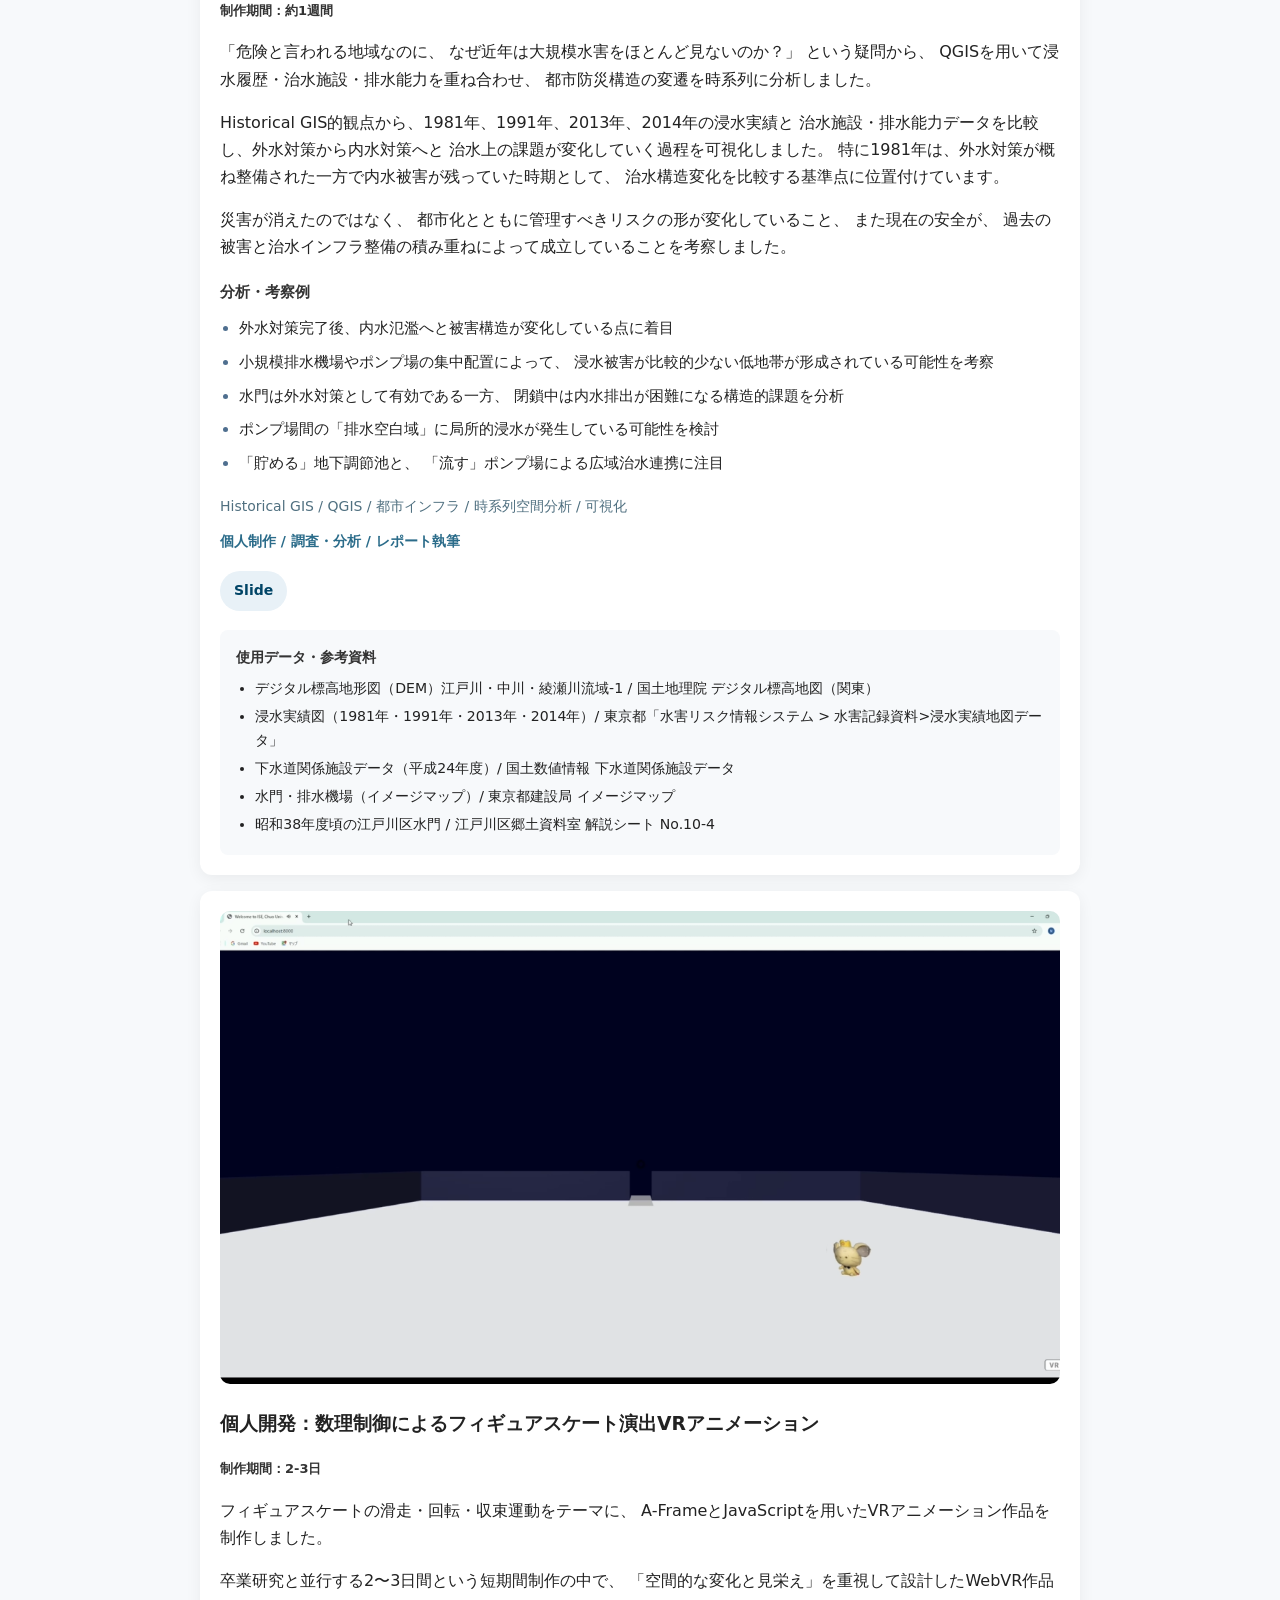
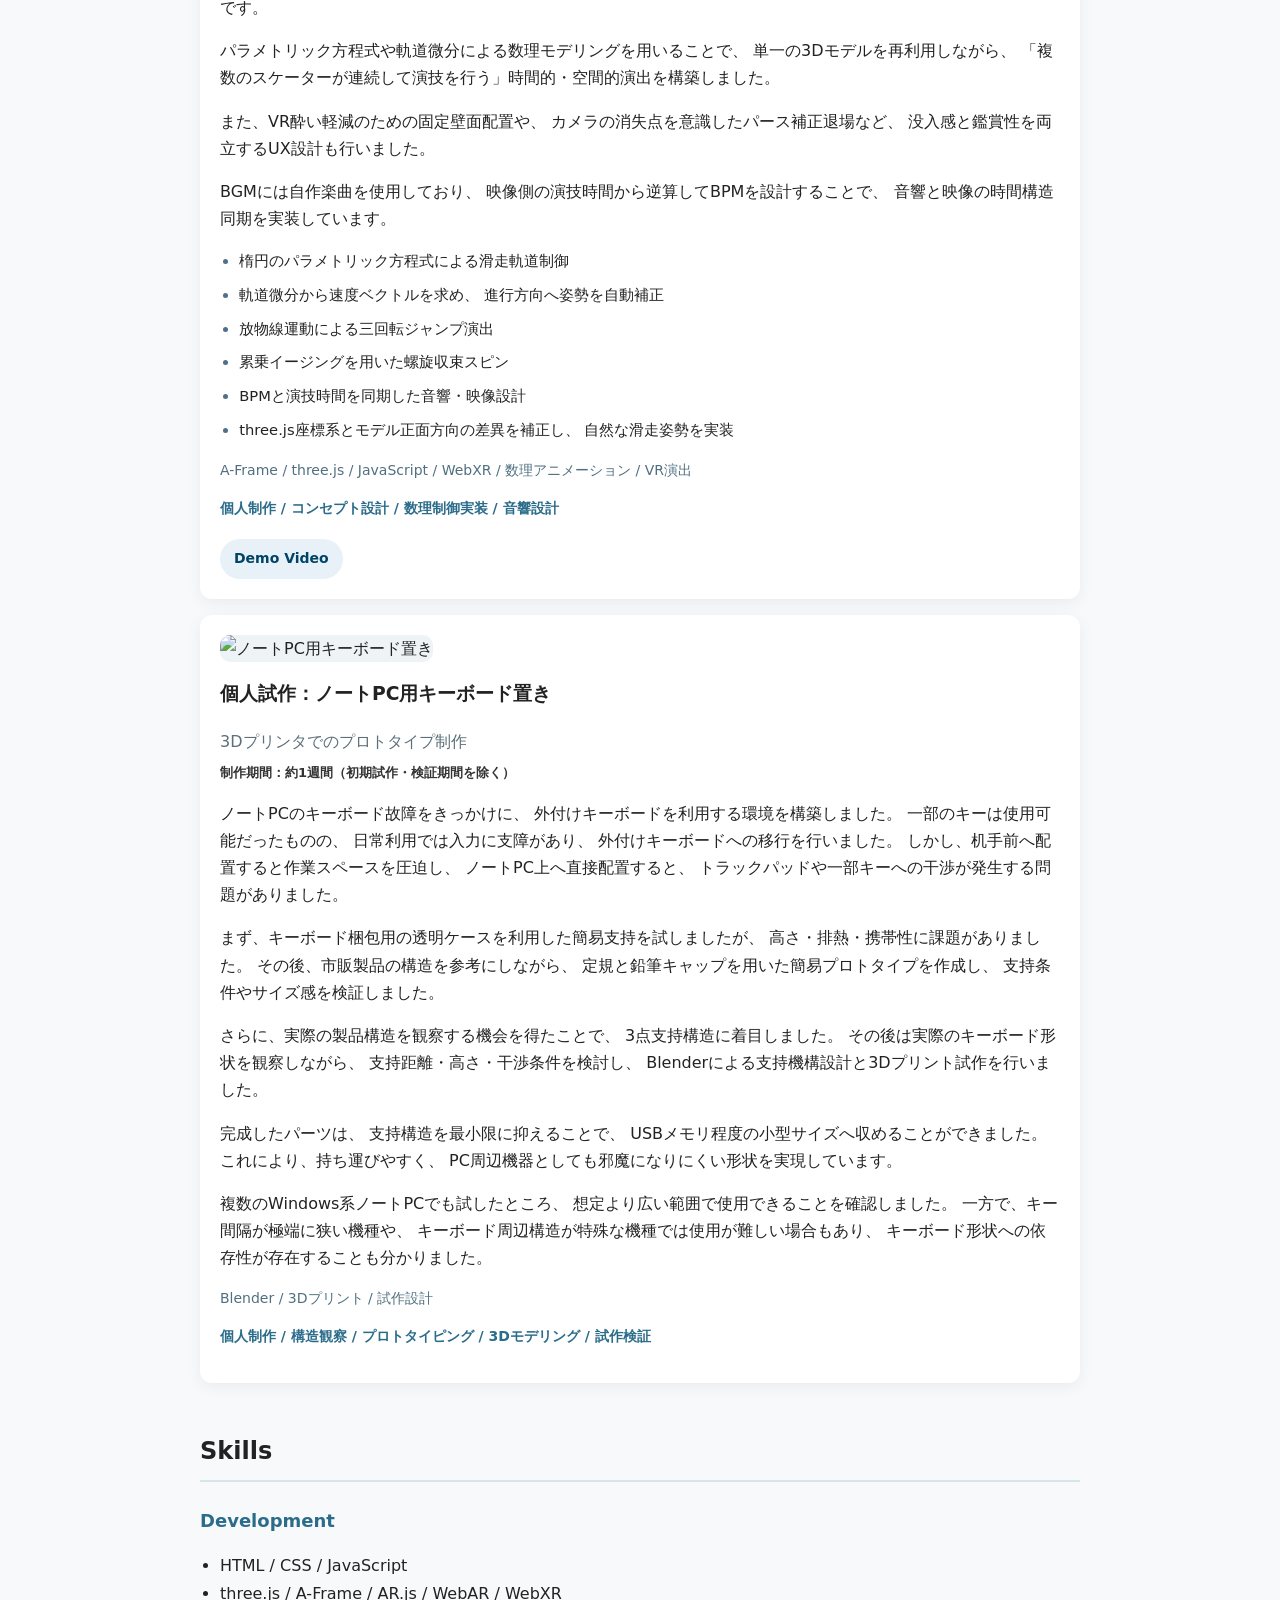
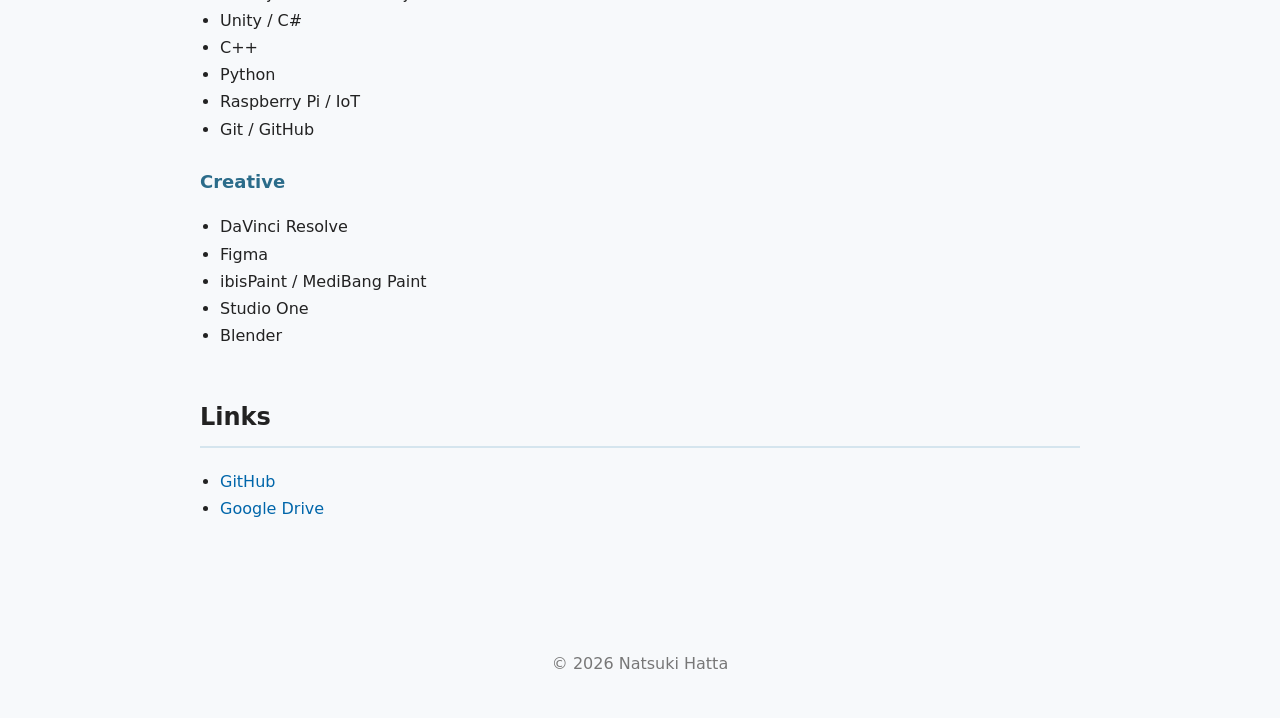
==== commit 430959cd: "update skills section" ====
--- a/index.html
+++ b/index.html
@@ -488,6 +488,8 @@
       <li>DaVinci Resolve</li>
       <li>Figma</li>
       <li>ibisPaint / MediBang Paint</li>
+	  <li>Studio One</li>
+	  <li>Blender</li>
     </ul>
   </section>
 
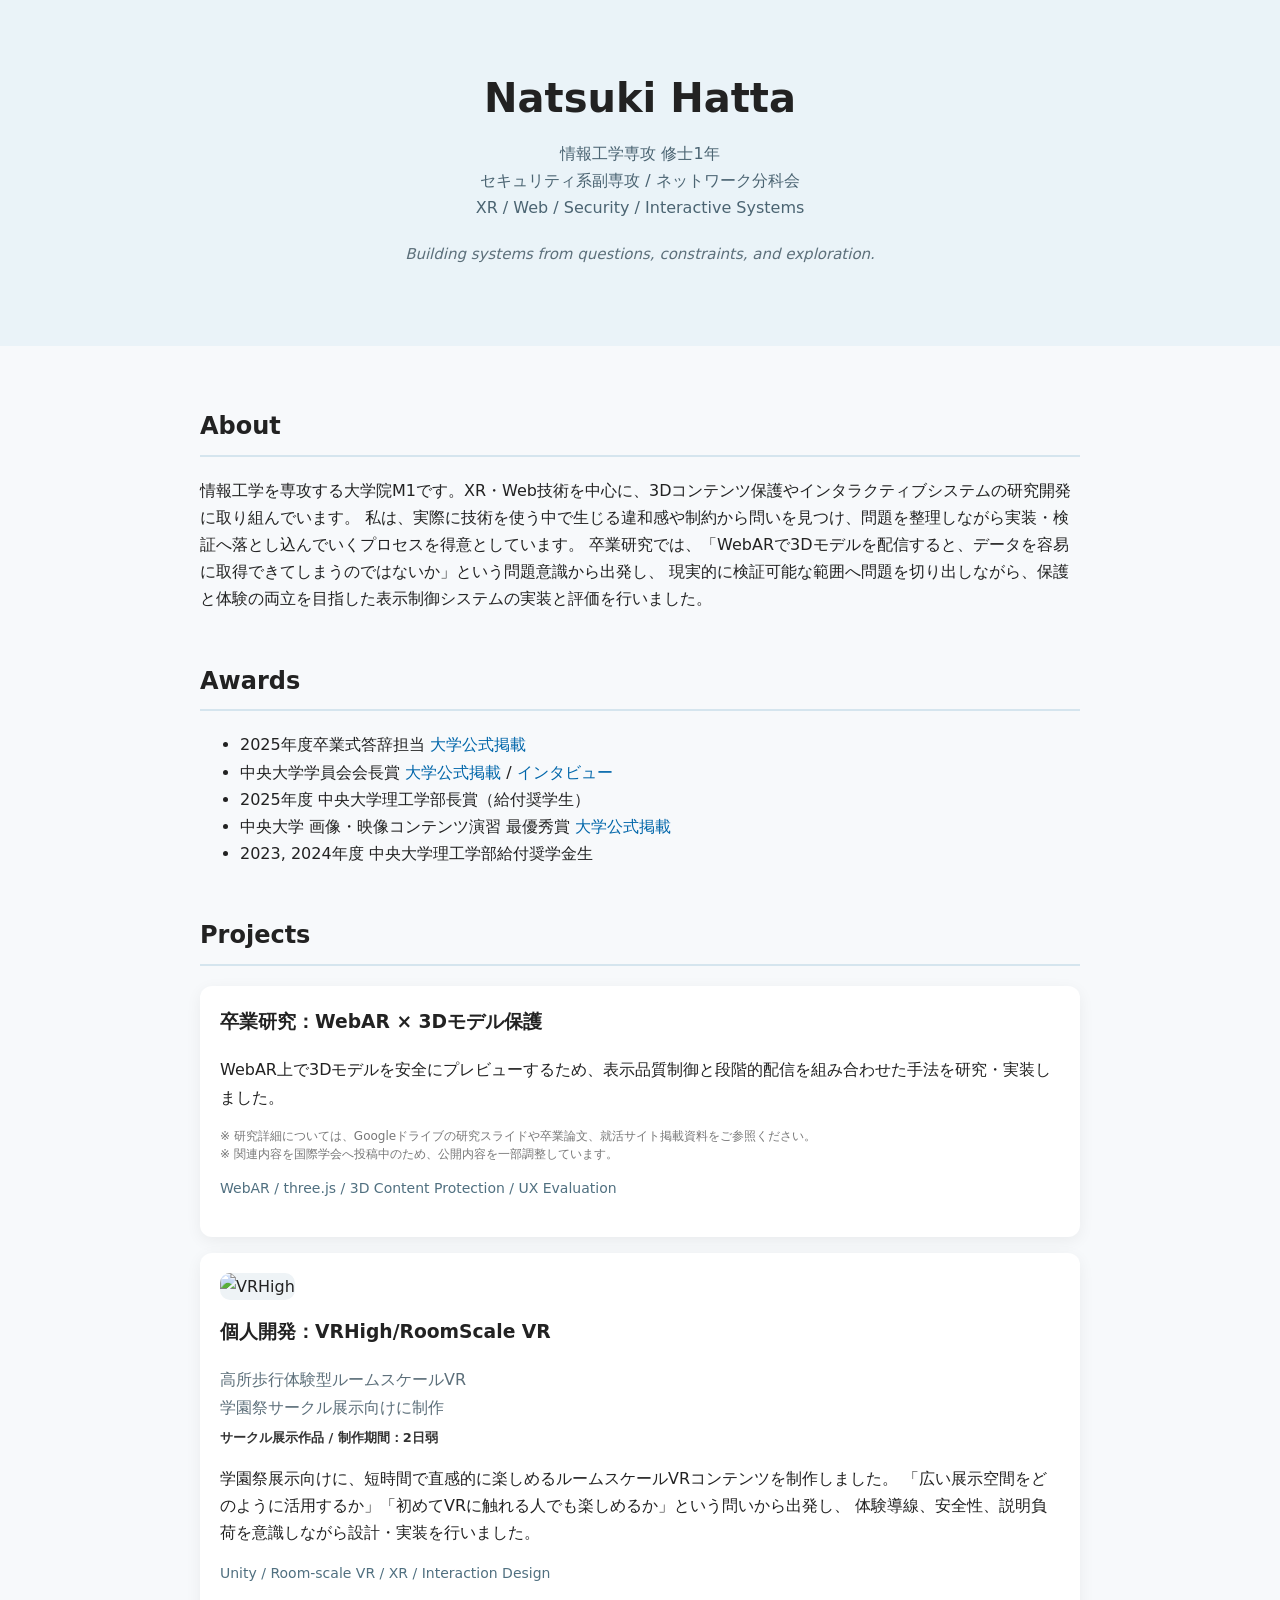
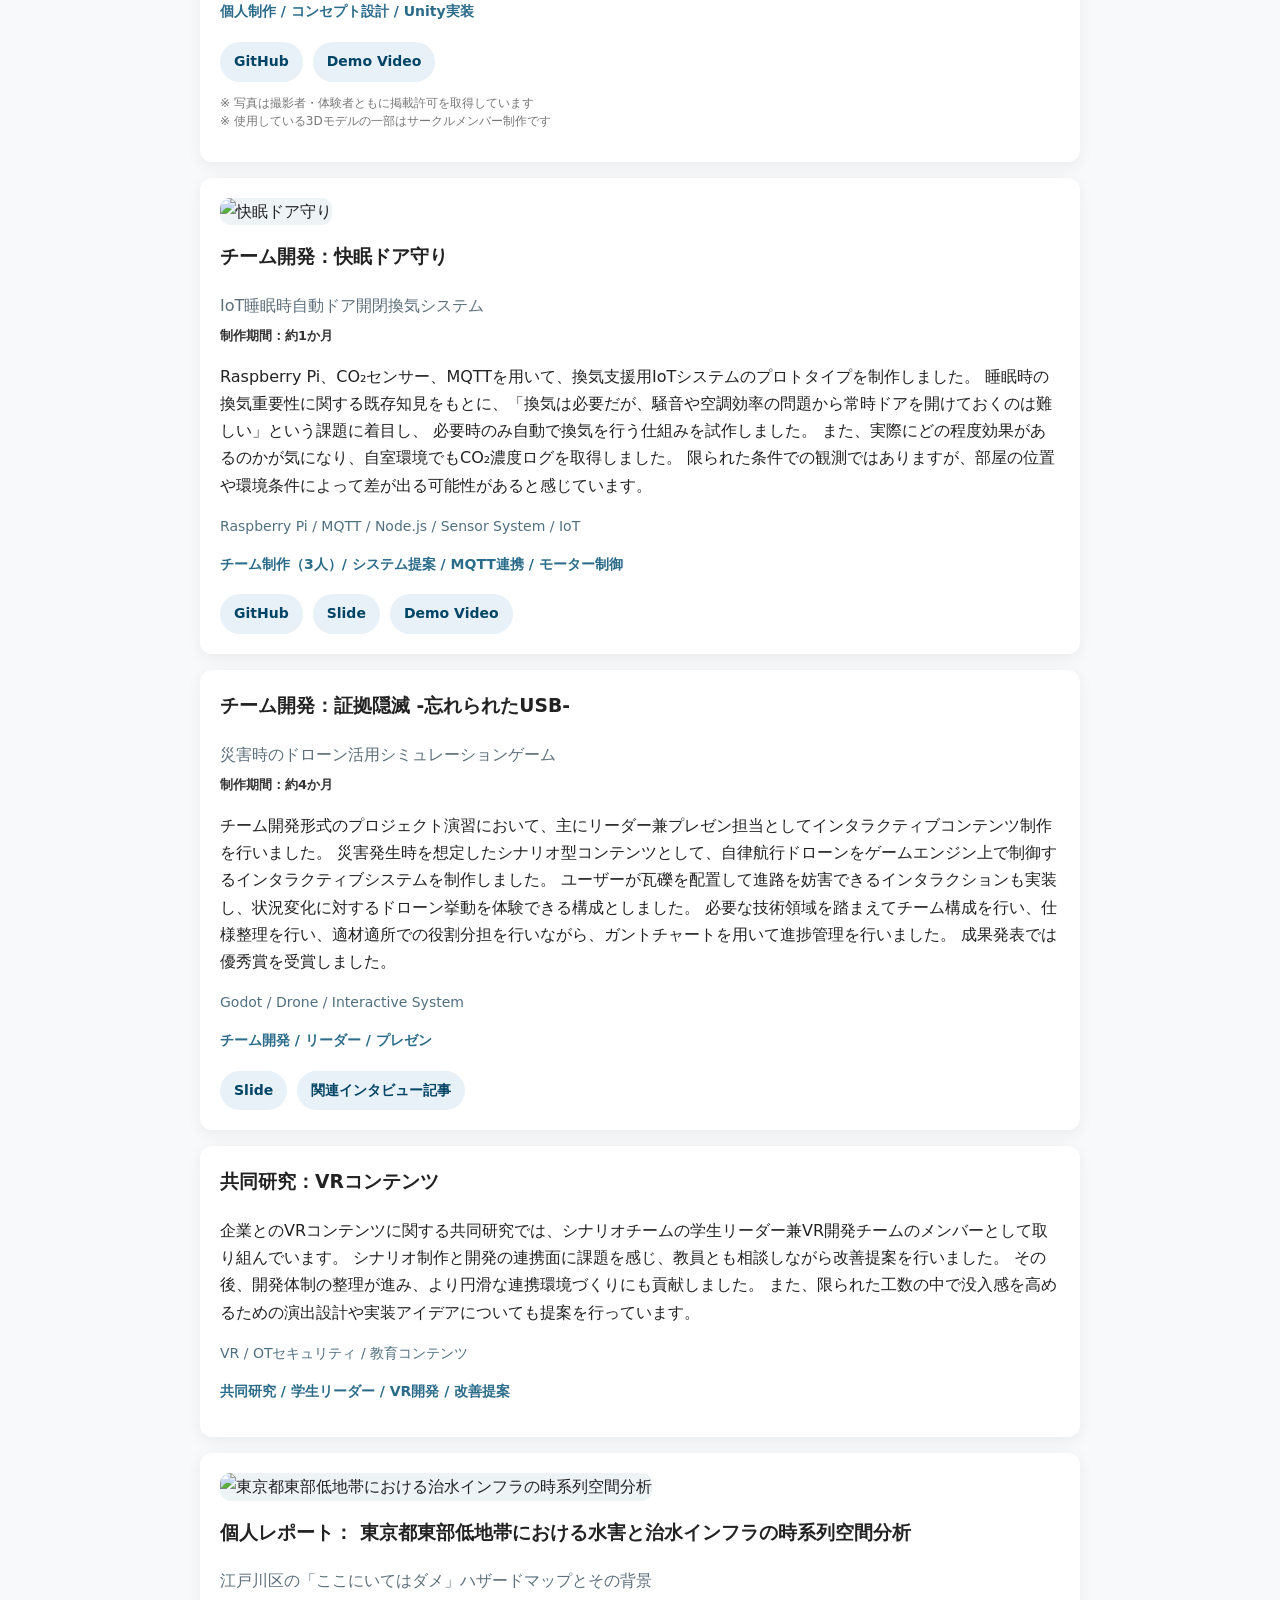
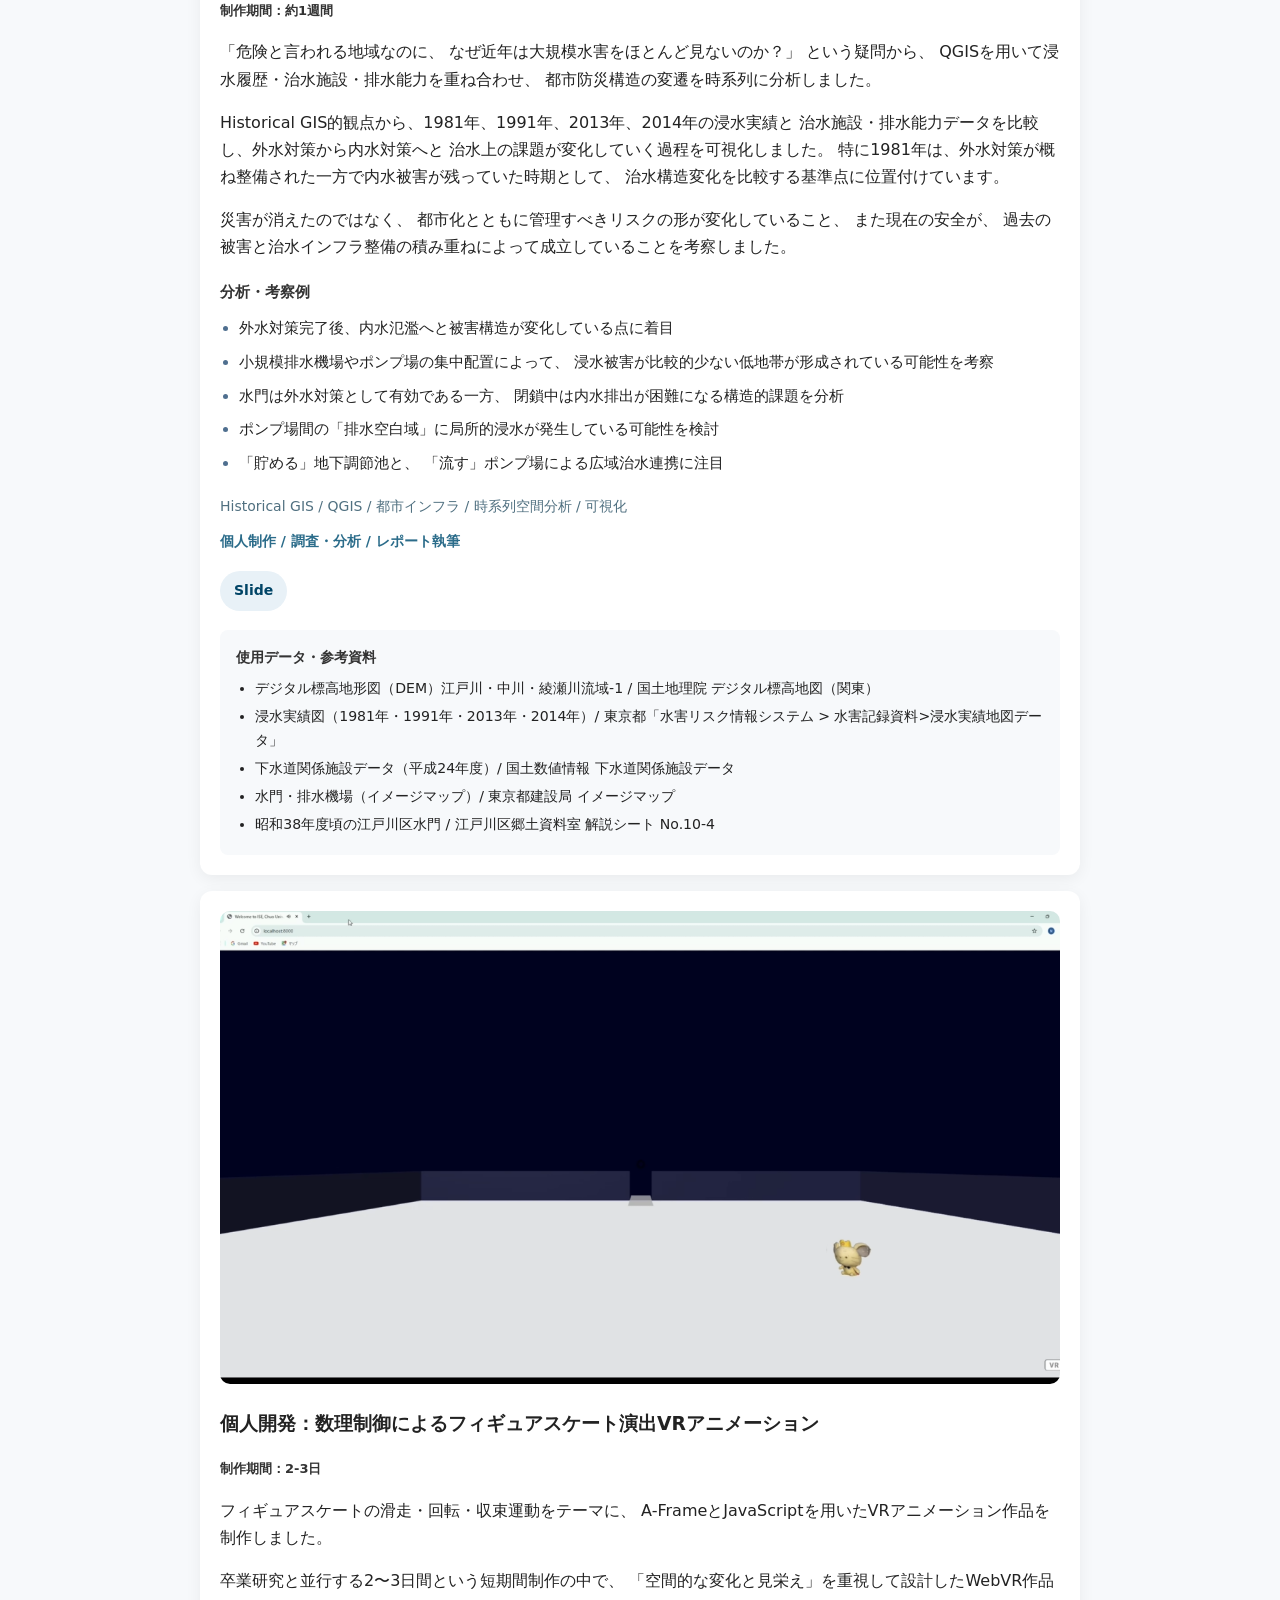
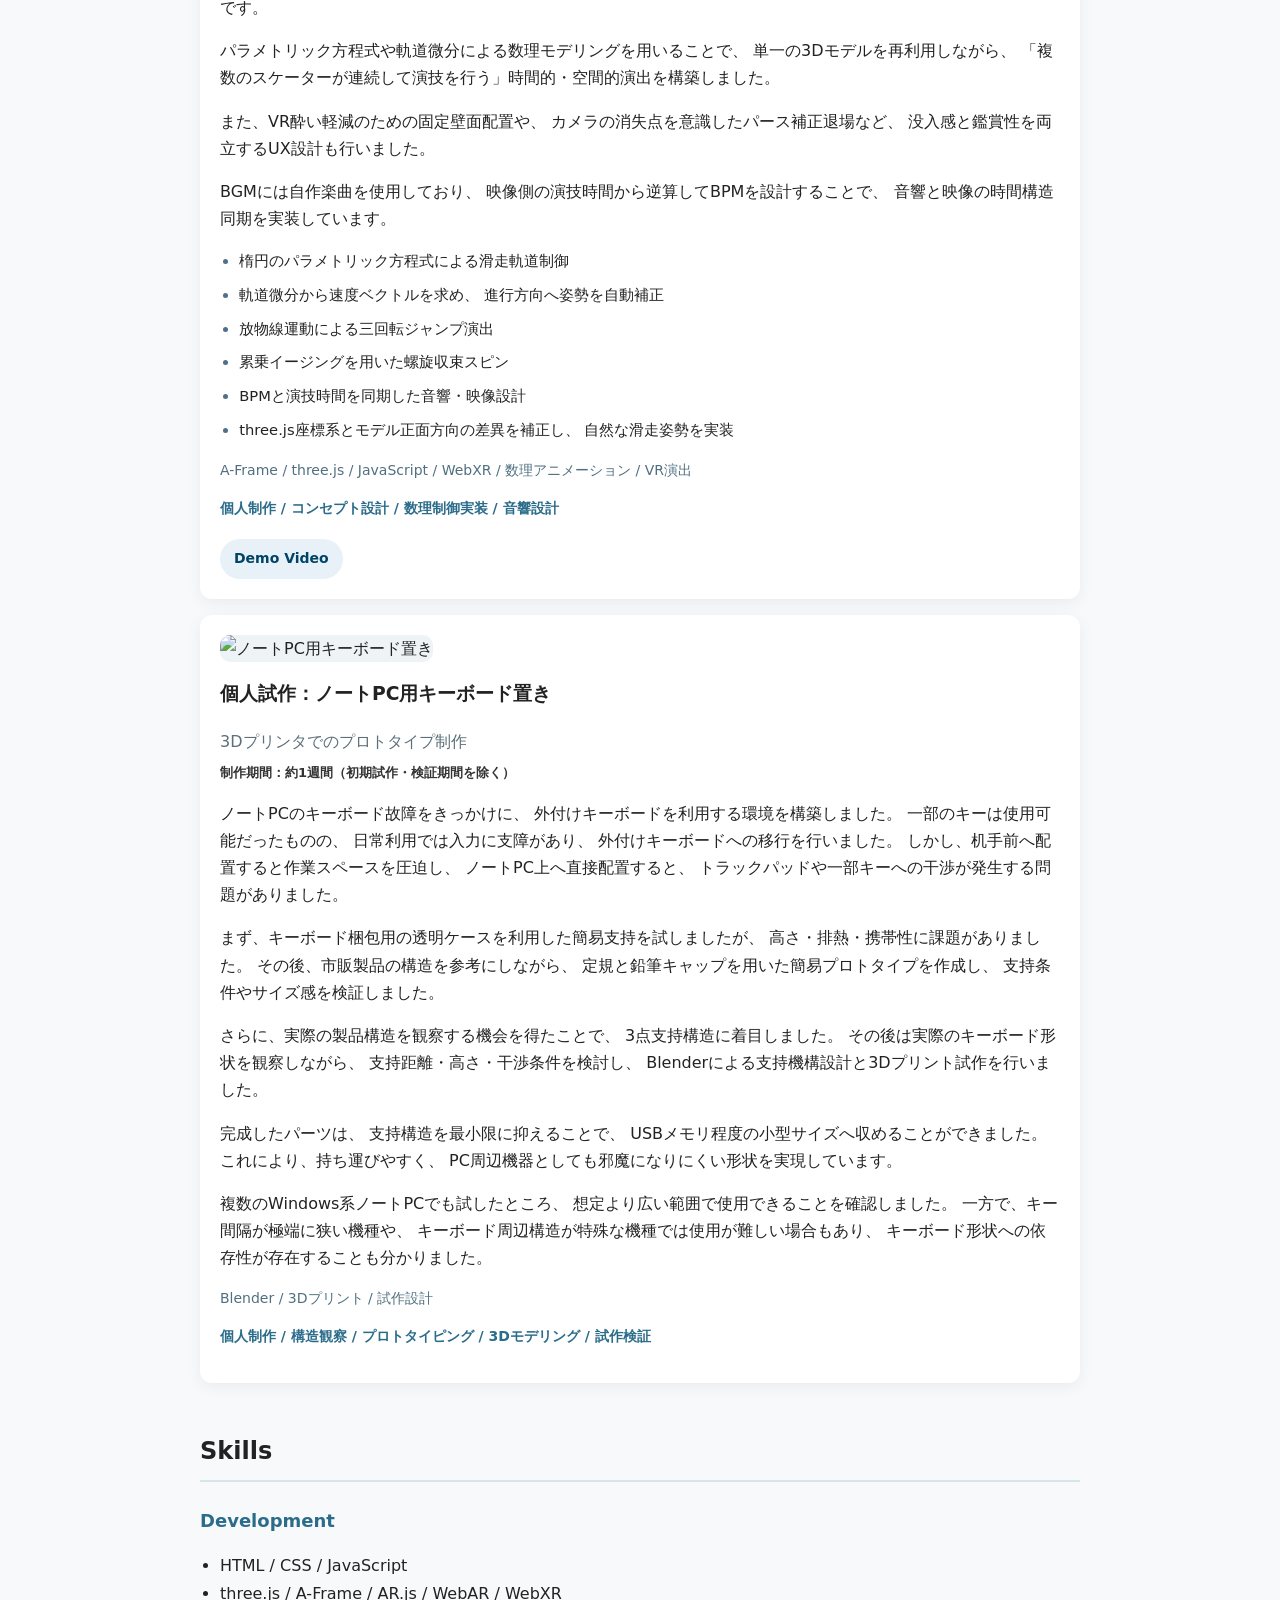
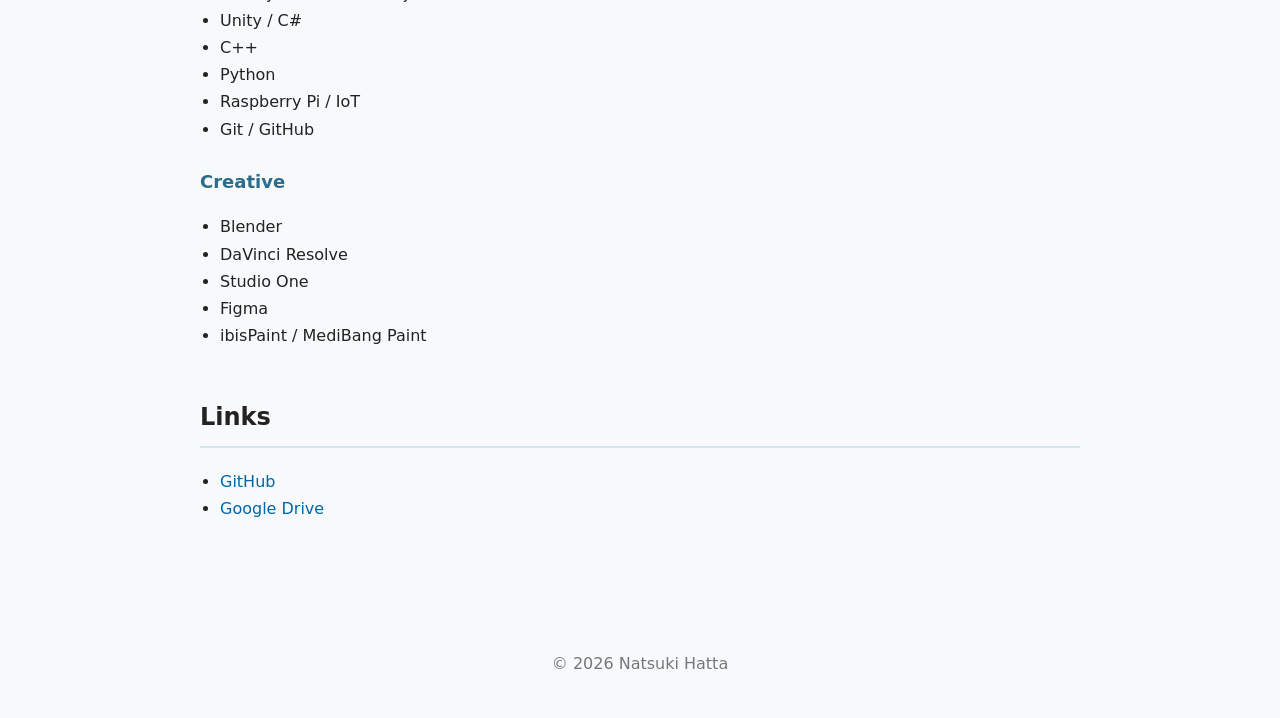
==== commit 47b0be5b: "fix skills section order" ====
--- a/index.html
+++ b/index.html
@@ -485,12 +485,11 @@
 
     <h3 class="skill-category">Creative</h3>
     <ul class="skills">
-      <li>DaVinci Resolve</li>
-      <li>Figma</li>
-      <li>ibisPaint / MediBang Paint</li>
-	  <li>Studio One</li>
-	  <li>Blender</li>
-    </ul>
+      	<li>Blender</li>
+		<li>DaVinci Resolve</li>
+		<li>Studio One</li>
+		<li>Figma</li>
+		<li>ibisPaint / MediBang Paint</li>
   </section>
 
     <section>
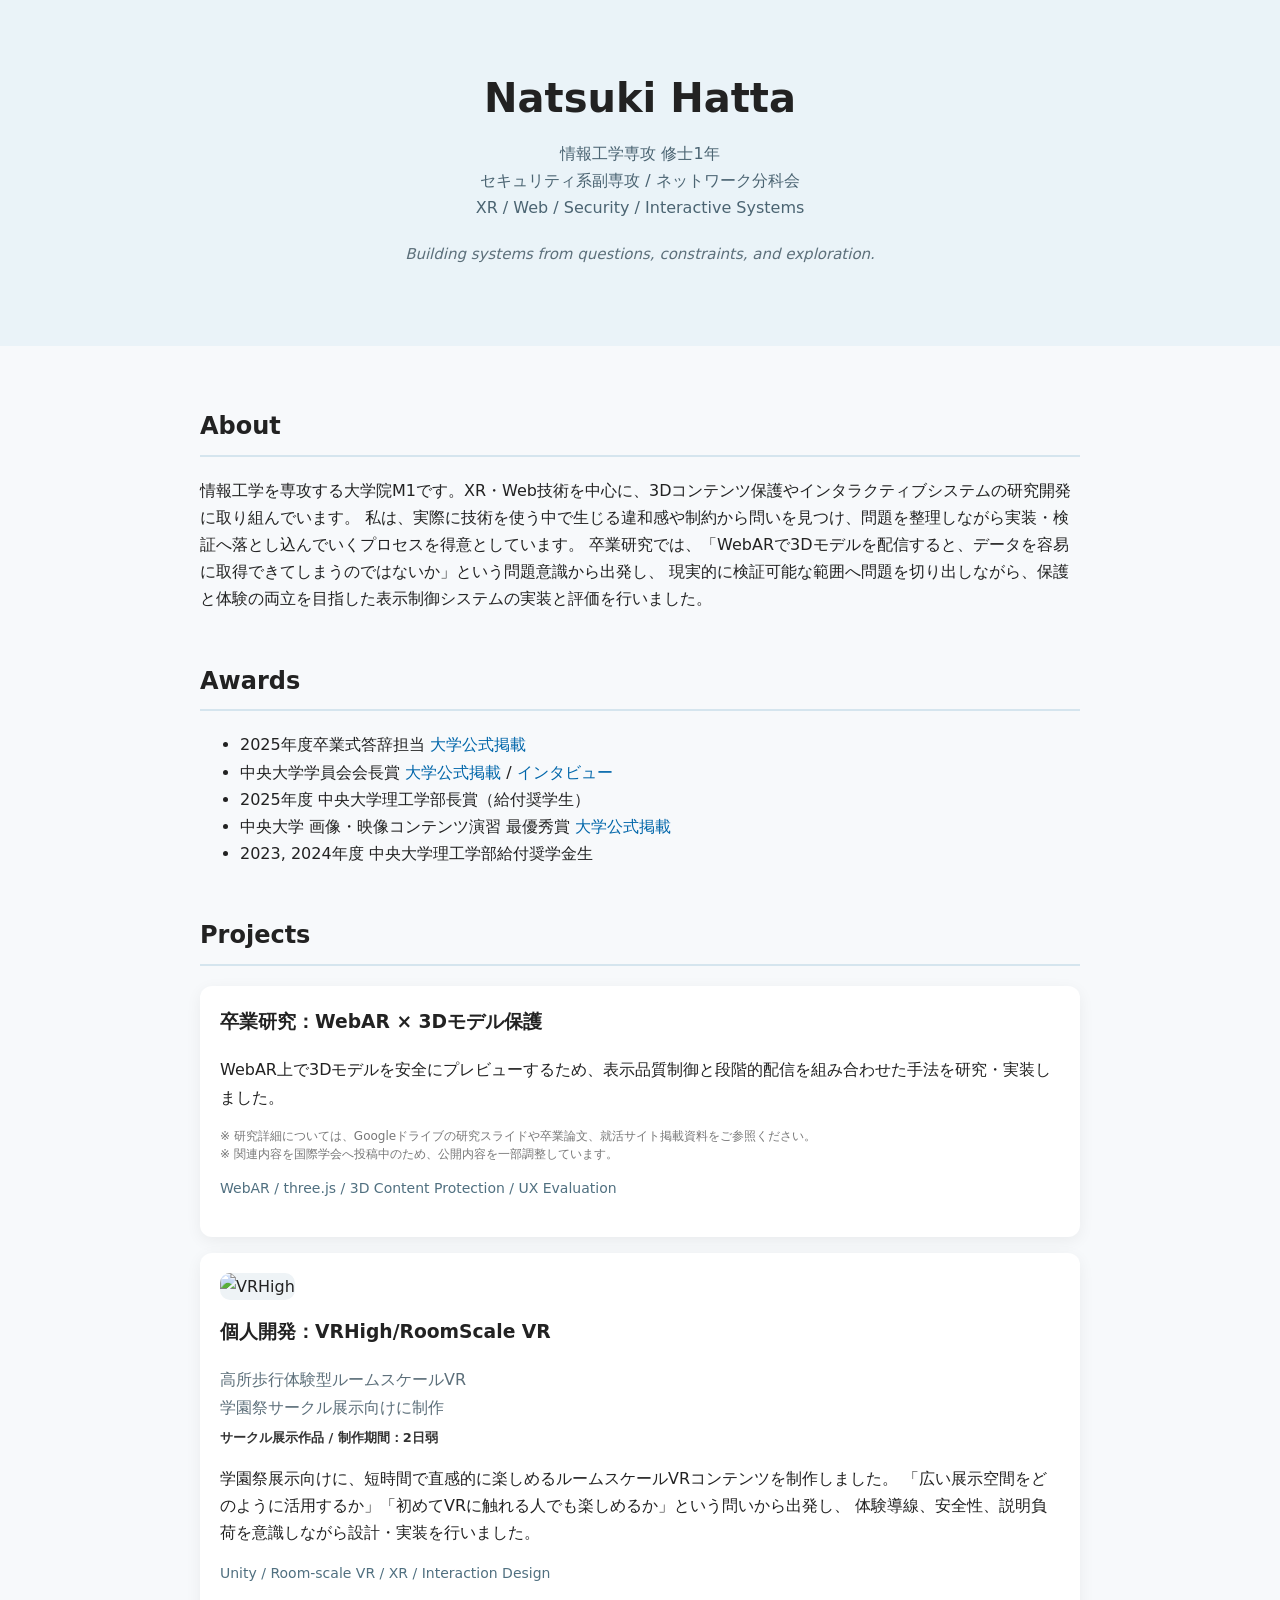
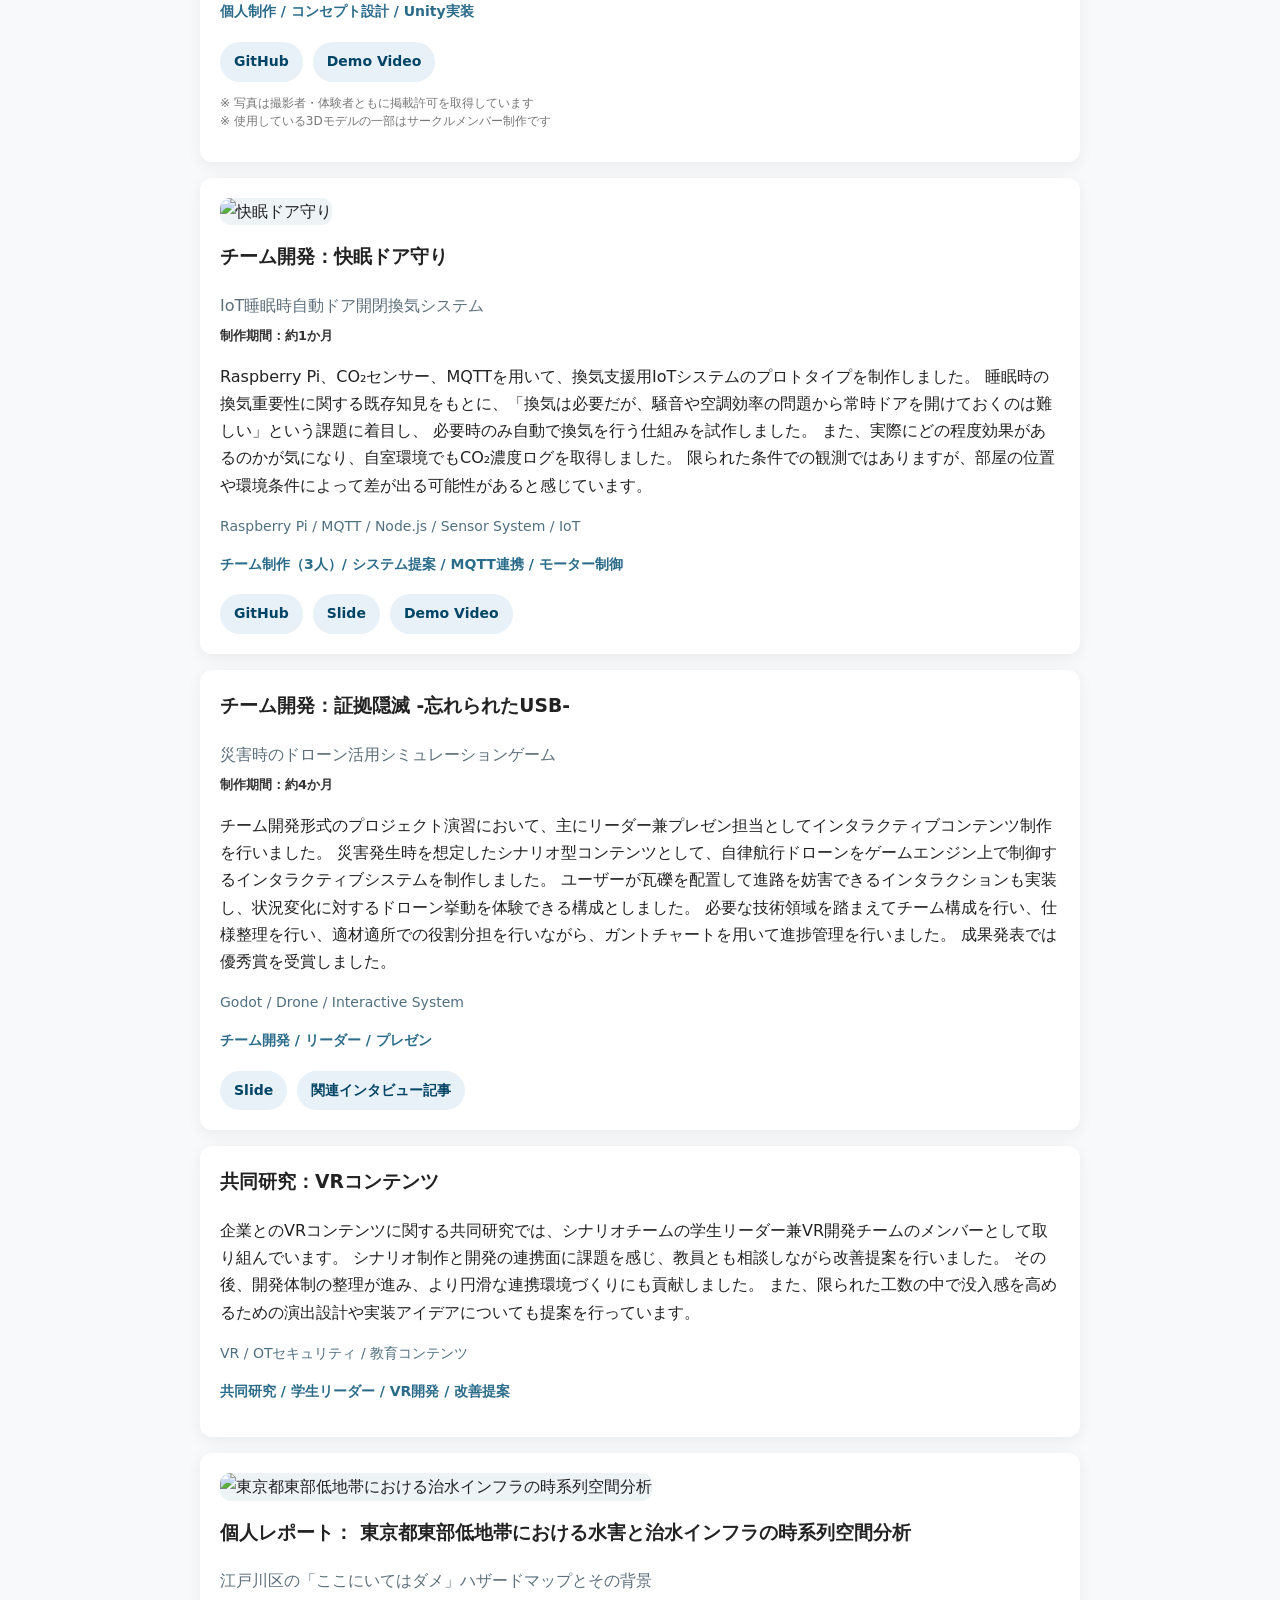
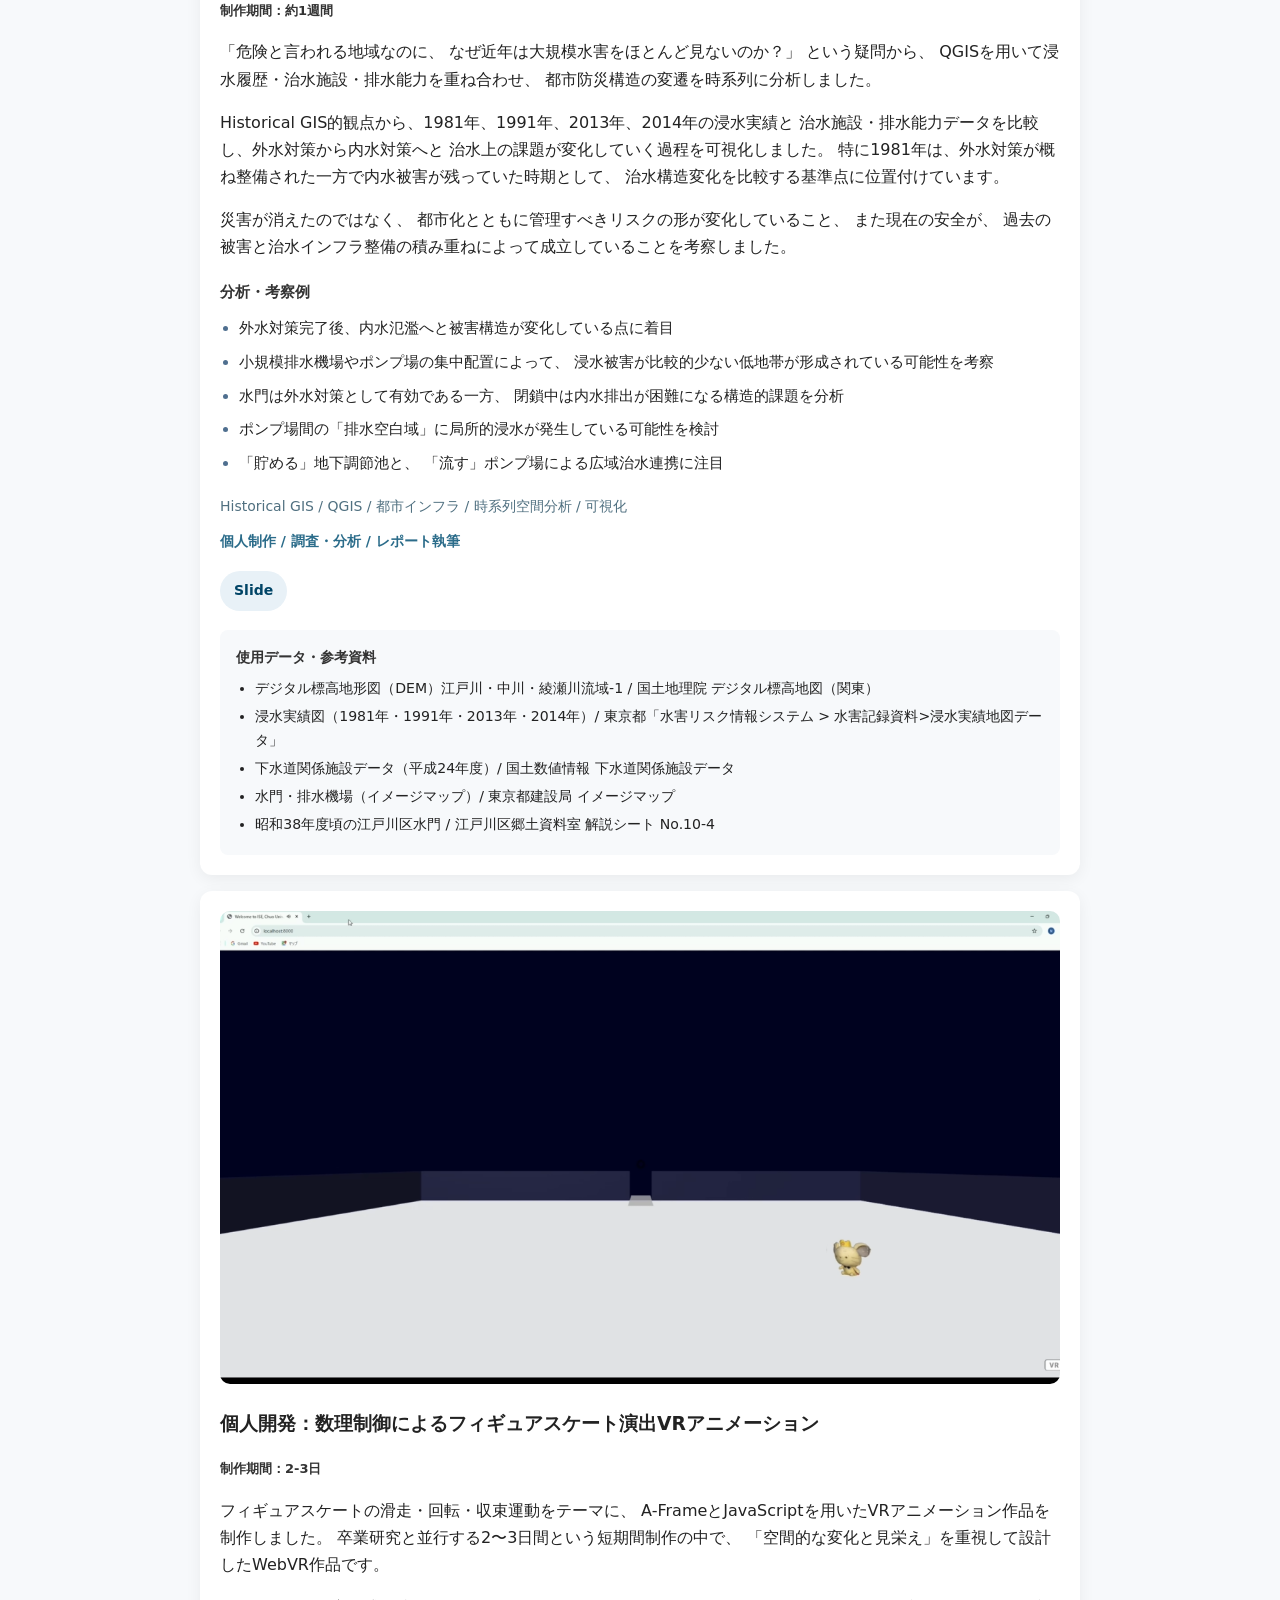
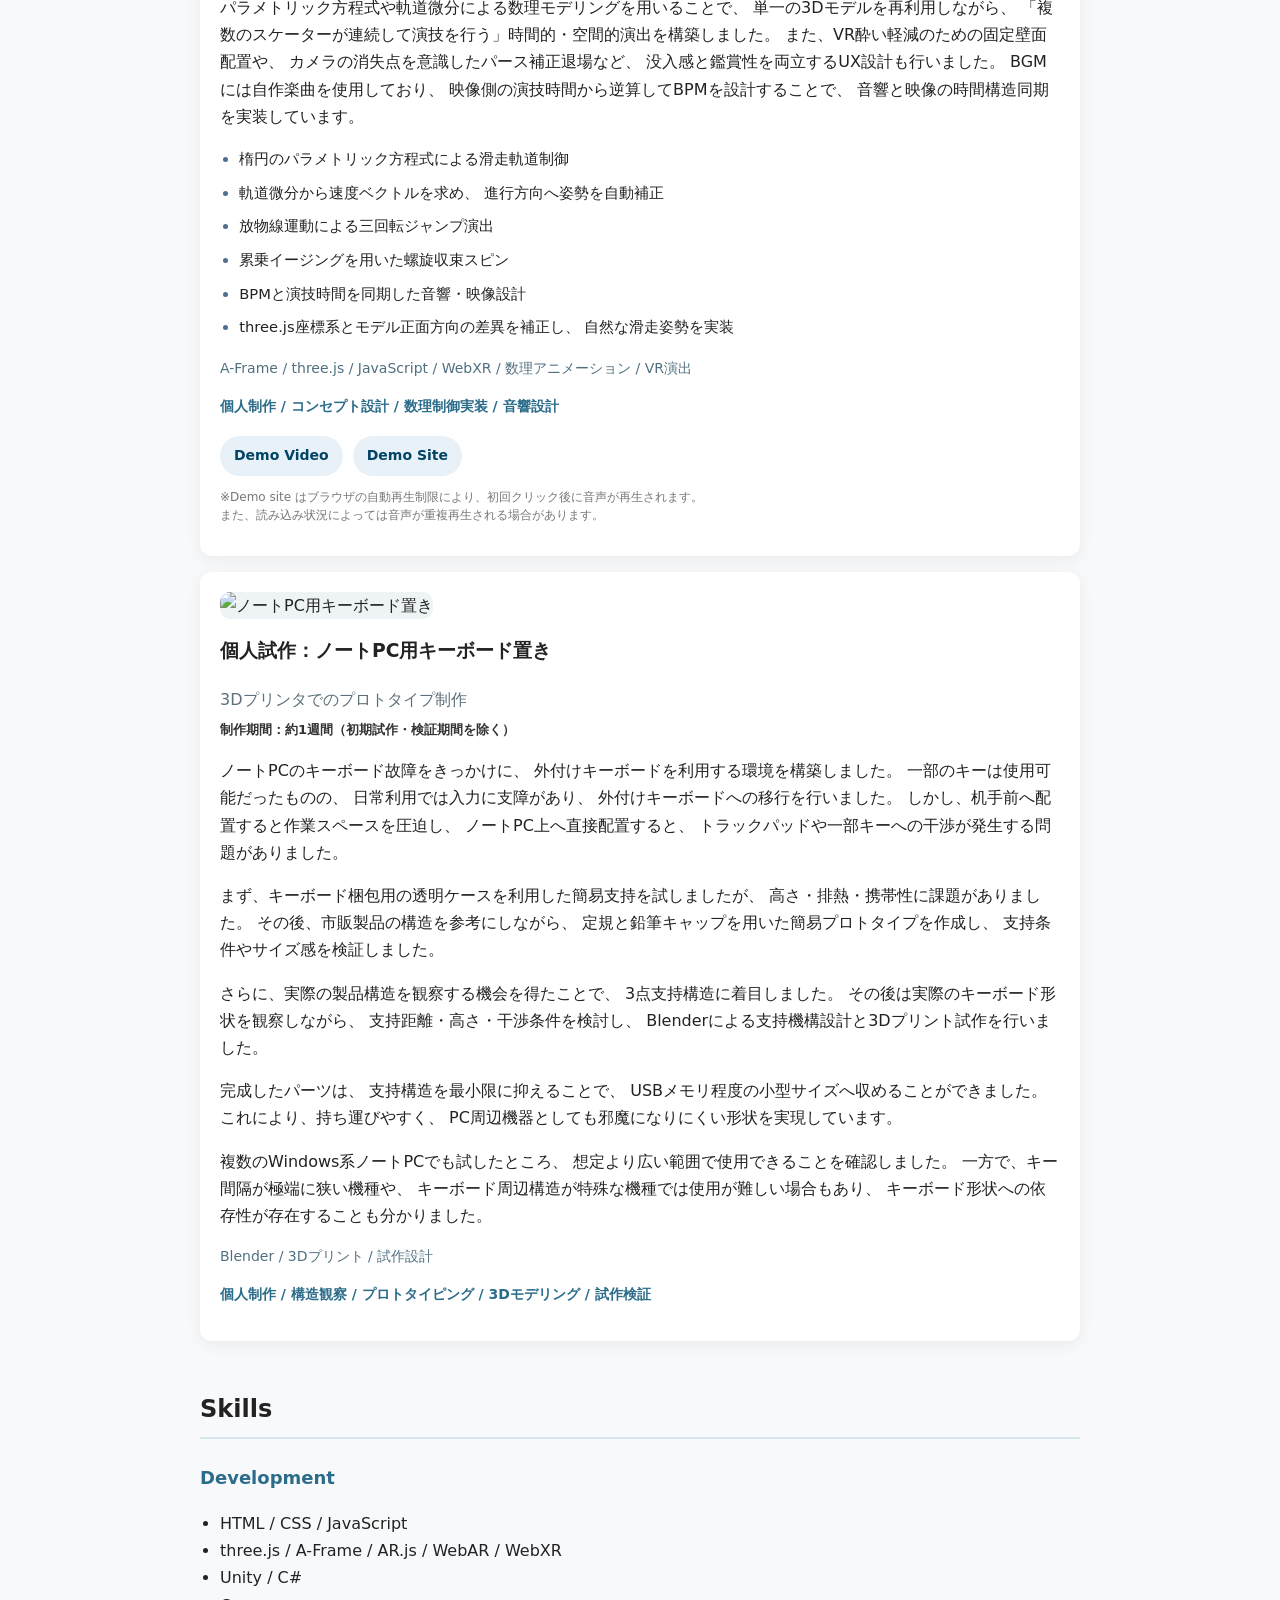
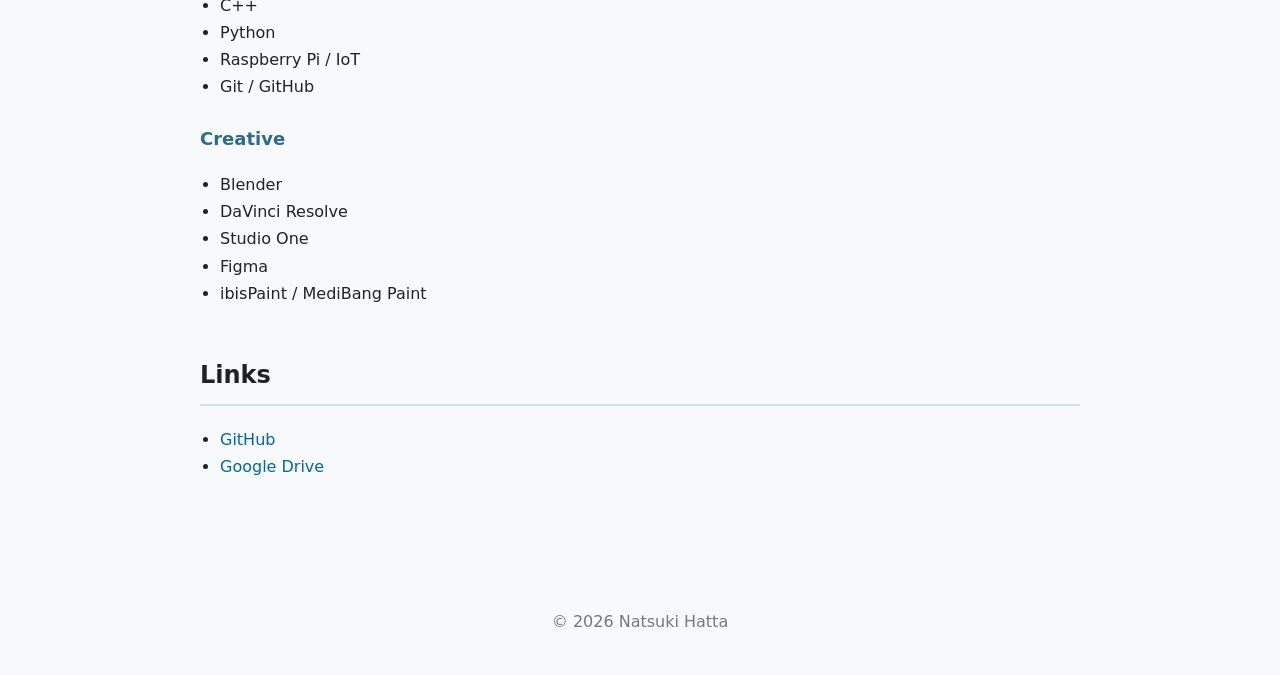
==== commit 3029b990: "add demo site and refine project descriptions" ====
--- a/index.html
+++ b/index.html
@@ -1,511 +1,501 @@
 <!DOCTYPE html>
 <html lang="ja">
+
 <head>
-  <meta charset="UTF-8" />
-  <meta name="viewport" content="width=device-width, initial-scale=1.0" />
-  <title>Your Name | Portfolio</title>
-  <link rel="stylesheet" href="style.css" />
+	<meta charset="UTF-8" />
+	<meta name="viewport" content="width=device-width, initial-scale=1.0" />
+	<title>Natsuki Hatta | Portfolio</title>
+	<meta name="description" content="XR・WebAR・IoT・QGISを中心とした研究や制作物を掲載しているポートフォリオサイト">
+	<link rel="stylesheet" href="style.css" />
 </head>
+
 <body>
-<header class="hero">
-  <h1>Natsuki Hatta</h1>
-  <p class="subtitle">
-    情報工学専攻 修士1年<br>
-	セキュリティ系副専攻 / ネットワーク分科会<br>
-    XR / Web / Security / Interactive Systems<br>
-  </p>
-  <p class="catchcopy">
-    Building systems from questions, constraints, and exploration.
-  </p>
-</header>
-
-  <main>
-    <section>
-      <h2>About</h2>
-      <p>
-        情報工学を専攻する大学院M1です。XR・Web技術を中心に、3Dコンテンツ保護やインタラクティブシステムの研究開発に取り組んでいます。
-        私は、実際に技術を使う中で生じる違和感や制約から問いを見つけ、問題を整理しながら実装・検証へ落とし込んでいくプロセスを得意としています。
-        卒業研究では、「WebARで3Dモデルを配信すると、データを容易に取得できてしまうのではないか」という問題意識から出発し、
-        現実的に検証可能な範囲へ問題を切り出しながら、保護と体験の両立を目指した表示制御システムの実装と評価を行いました。
-    </section>
-
-    <section>
-  <h2>Awards</h2>
-
-  <ul class="awards-list">
-    <li>
-      2025年度卒業式答辞担当
-      <a href="https://www.chuo-u.ac.jp/aboutus/news/2026/03/84910/">大学公式掲載</a>
-    </li>
-
-    <li>
-      中央大学学員会会長賞
-      <!-- <a href="https://gakuinkai.net/8331/">Official Page</a>
+	<header class="hero">
+		<h1>Natsuki Hatta</h1>
+		<p class="subtitle">
+			情報工学専攻 修士1年<br>
+			セキュリティ系副専攻 / ネットワーク分科会<br>
+			XR / Web / Security / Interactive Systems<br>
+		</p>
+		<p class="catchcopy">
+			Building systems from questions, constraints, and exploration.
+		</p>
+	</header>
+
+	<main>
+		<section>
+			<h2>About</h2>
+			<p>
+				情報工学を専攻する大学院M1です。XR・Web技術を中心に、3Dコンテンツ保護やインタラクティブシステムの研究開発に取り組んでいます。
+				私は、実際に技術を使う中で生じる違和感や制約から問いを見つけ、問題を整理しながら実装・検証へ落とし込んでいくプロセスを得意としています。
+				卒業研究では、「WebARで3Dモデルを配信すると、データを容易に取得できてしまうのではないか」という問題意識から出発し、
+				現実的に検証可能な範囲へ問題を切り出しながら、保護と体験の両立を目指した表示制御システムの実装と評価を行いました。
+		</section>
+
+		<section>
+			<h2>Awards</h2>
+
+			<ul class="awards-list">
+				<li>
+					2025年度卒業式答辞担当
+					<a href="https://www.chuo-u.ac.jp/aboutus/news/2026/03/84910/">大学公式掲載</a>
+				</li>
+
+				<li>
+					中央大学学員会会長賞
+					<!-- <a href="https://gakuinkai.net/8331/">Official Page</a>
        <a href="https://www.chuo-u.ac.jp/academics/faculties/advanced/departments/infotech/news/2026/05/85602/">Interview</a> -->
-       <a href="https://gakuinkai.net/8331/">大学公式掲載</a> /
-  <a href="https://www.chuo-u.ac.jp/academics/faculties/advanced/departments/infotech/news/2026/05/85602/">インタビュー</a>
-    </li>
-
-    <li>
-      2025年度 中央大学理工学部長賞（給付奨学生）
-    </li>
-
-    <li>
-      中央大学 画像・映像コンテンツ演習 最優秀賞
-      <a href="https://www.chuo-u.ac.jp/academics/faculties/advanced/departments/infotech/news/2024/07/72432/">大学公式掲載</a>
-    </li>
-
-    <li>
-      2023, 2024年度 中央大学理工学部給付奨学金生
-    </li>
-    
-
-
-  </ul>
-</section>
-
-    <section>
-      <h2>Projects</h2>
-
-      <article class="card">
-        <h3>卒業研究：WebAR × 3Dモデル保護</h3>
-        <p>
-          WebAR上で3Dモデルを安全にプレビューするため、表示品質制御と段階的配信を組み合わせた手法を研究・実装しました。
-        </p>
-         <p class="note">
-          ※ 研究詳細については、Googleドライブの研究スライドや卒業論文、就活サイト掲載資料をご参照ください。<br>
-          ※ 関連内容を国際学会へ投稿中のため、公開内容を一部調整しています。
-        </p>
-        <p class="tags"><p class="tags">
-          WebAR / three.js / 3D Content Protection / UX Evaluation
-        </p></p>
-      </article>
-
-      <article class="card">
-        <img
-          src="assets/vrhigh-thumubnail.png"
-          alt="VRHigh"
-          class="thumbnail"
-        >
-        <h3>個人開発：VRHigh/RoomScale VR</h3>
-        <span class="project-subtitle">
-          高所歩行体験型ルームスケールVR<br>
-          学園祭サークル展示向けに制作
-        </span>
-        <p class="meta">
-          サークル展示作品 / 制作期間：2日弱
-        </p>
-        <p>
-          学園祭展示向けに、短時間で直感的に楽しめるルームスケールVRコンテンツを制作しました。
-          「広い展示空間をどのように活用するか」「初めてVRに触れる人でも楽しめるか」という問いから出発し、
-          体験導線、安全性、説明負荷を意識しながら設計・実装を行いました。
-        </p>
-        <p class="tags">Unity / Room-scale VR / XR / Interaction Design</p>
-
-        <p class="role">
-          個人制作 / コンセプト設計 / Unity実装 
-        </p>
-
-        <div class="project-links">
-        <a href="https://github.com/tsuki-a/VRHigh_RoomScaleVR.git">
-          GitHub
-        </a>
-
-        <a href="https://youtu.be/Nuw2JrtAtAE">
-          Demo Video
-        </a>
-        </div>
-        <p class="note">
-          ※ 写真は撮影者・体験者ともに掲載許可を取得しています<br>
-          ※ 使用している3Dモデルの一部はサークルメンバー制作です
-        </p>
-
-      </article>
-
-      <article class="card">
-        <img
-          src="assets/kaimin-door-thumbnail_4.6.1.png"
-          alt="快眠ドア守り"
-          class="thumbnail"
-        >
-        <h3>チーム開発：快眠ドア守り</h3>
-        <span class="project-subtitle">
-          IoT睡眠時自動ドア開閉換気システム
-        </span>
-        <p class="meta">
-          制作期間：約1か月
-        </p>
-        <p>
-          Raspberry Pi、CO₂センサー、MQTTを用いて、換気支援用IoTシステムのプロトタイプを制作しました。
-          睡眠時の換気重要性に関する既存知見をもとに、「換気は必要だが、騒音や空調効率の問題から常時ドアを開けておくのは難しい」という課題に着目し、
-          必要時のみ自動で換気を行う仕組みを試作しました。
-          また、実際にどの程度効果があるのかが気になり、自室環境でもCO₂濃度ログを取得しました。
-          限られた条件での観測ではありますが、部屋の位置や環境条件によって差が出る可能性があると感じています。
-        </p>
-        <p class="tags">Raspberry Pi / MQTT / Node.js / Sensor System / IoT</p>
-
-        <p class="role">
-          チーム制作（3人）/ システム提案 / MQTT連携 / モーター制御
-        </p>
-
-        <div class="project-links">
-        <a href="https://github.com/tsuki-a/co2-ventilation-door.git">
-          GitHub
-        </a>
-
-        <a href="https://drive.google.com/file/d/1qWcpHnwbH1_FVHjiyBFuTe7Z6a8ZhbXh/view?usp=drive_link">
-          Slide
-        </a>
-
-        <a href="https://youtu.be/YRqfV0iFQMs">
-          Demo Video
-        </a>
-      </div>
-      </article>
-
-        <article class="card">
-          <h3>チーム開発：証拠隠滅 -忘れられたUSB- </h3>
-          <span class="project-subtitle">
-            災害時のドローン活用シミュレーションゲーム
-          </span>
-          <p class="meta">
-            制作期間：約4か月
-          </p>
-          <p>
-            チーム開発形式のプロジェクト演習において、主にリーダー兼プレゼン担当としてインタラクティブコンテンツ制作を行いました。
-            災害発生時を想定したシナリオ型コンテンツとして、自律航行ドローンをゲームエンジン上で制御するインタラクティブシステムを制作しました。
-            ユーザーが瓦礫を配置して進路を妨害できるインタラクションも実装し、状況変化に対するドローン挙動を体験できる構成としました。
-            必要な技術領域を踏まえてチーム構成を行い、仕様整理を行い、適材適所での役割分担を行いながら、ガントチャートを用いて進捗管理を行いました。
-            成果発表では優秀賞を受賞しました。
-          </p>
-          <p class="tags">
-            Godot / Drone / Interactive System
-          </p>
-          <p class="role">
-            チーム開発 / リーダー / プレゼン
-          </p>
-
-          <div class="project-links">
-            <a href="https://drive.google.com/file/d/1lSjT6qQkJ9dLvxhIq2yUgUw46-hEaCyt/view?usp=drive_link">
-              Slide
-            </a>
-
-            <!-- <a href="">
+					<a href="https://gakuinkai.net/8331/">大学公式掲載</a> /
+					<a
+						href="https://www.chuo-u.ac.jp/academics/faculties/advanced/departments/infotech/news/2026/05/85602/">インタビュー</a>
+				</li>
+
+				<li>
+					2025年度 中央大学理工学部長賞（給付奨学生）
+				</li>
+
+				<li>
+					中央大学 画像・映像コンテンツ演習 最優秀賞
+					<a
+						href="https://www.chuo-u.ac.jp/academics/faculties/advanced/departments/infotech/news/2024/07/72432/">大学公式掲載</a>
+				</li>
+
+				<li>
+					2023, 2024年度 中央大学理工学部給付奨学金生
+				</li>
+
+
+
+			</ul>
+		</section>
+
+		<section>
+			<h2>Projects</h2>
+
+			<article class="card">
+				<h3>卒業研究：WebAR × 3Dモデル保護</h3>
+				<p>
+					WebAR上で3Dモデルを安全にプレビューするため、表示品質制御と段階的配信を組み合わせた手法を研究・実装しました。
+				</p>
+				<p class="note">
+					※ 研究詳細については、Googleドライブの研究スライドや卒業論文、就活サイト掲載資料をご参照ください。<br>
+					※ 関連内容を国際学会へ投稿中のため、公開内容を一部調整しています。
+				</p>
+				<p class="tags">
+				<p class="tags">
+					WebAR / three.js / 3D Content Protection / UX Evaluation
+				</p>
+				</p>
+			</article>
+
+			<article class="card">
+				<img src="assets/vrhigh-thumubnail.png" alt="VRHigh" class="thumbnail">
+				<h3>個人開発：VRHigh/RoomScale VR</h3>
+				<span class="project-subtitle">
+					高所歩行体験型ルームスケールVR<br>
+					学園祭サークル展示向けに制作
+				</span>
+				<p class="meta">
+					サークル展示作品 / 制作期間：2日弱
+				</p>
+				<p>
+					学園祭展示向けに、短時間で直感的に楽しめるルームスケールVRコンテンツを制作しました。
+					「広い展示空間をどのように活用するか」「初めてVRに触れる人でも楽しめるか」という問いから出発し、
+					体験導線、安全性、説明負荷を意識しながら設計・実装を行いました。
+				</p>
+				<p class="tags">Unity / Room-scale VR / XR / Interaction Design</p>
+
+				<p class="role">
+					個人制作 / コンセプト設計 / Unity実装
+				</p>
+
+				<div class="project-links">
+					<a href="https://github.com/tsuki-a/VRHigh_RoomScaleVR.git">
+						GitHub
+					</a>
+
+					<a href="https://youtu.be/Nuw2JrtAtAE">
+						Demo Video
+					</a>
+				</div>
+				<p class="note">
+					※ 写真は撮影者・体験者ともに掲載許可を取得しています<br>
+					※ 使用している3Dモデルの一部はサークルメンバー制作です
+				</p>
+
+			</article>
+
+			<article class="card">
+				<img src="assets/kaimin-door-thumbnail_4.6.1.png" alt="快眠ドア守り" class="thumbnail">
+				<h3>チーム開発：快眠ドア守り</h3>
+				<span class="project-subtitle">
+					IoT睡眠時自動ドア開閉換気システム
+				</span>
+				<p class="meta">
+					制作期間：約1か月
+				</p>
+				<p>
+					Raspberry Pi、CO₂センサー、MQTTを用いて、換気支援用IoTシステムのプロトタイプを制作しました。
+					睡眠時の換気重要性に関する既存知見をもとに、「換気は必要だが、騒音や空調効率の問題から常時ドアを開けておくのは難しい」という課題に着目し、
+					必要時のみ自動で換気を行う仕組みを試作しました。
+					また、実際にどの程度効果があるのかが気になり、自室環境でもCO₂濃度ログを取得しました。
+					限られた条件での観測ではありますが、部屋の位置や環境条件によって差が出る可能性があると感じています。
+				</p>
+				<p class="tags">Raspberry Pi / MQTT / Node.js / Sensor System / IoT</p>
+
+				<p class="role">
+					チーム制作（3人）/ システム提案 / MQTT連携 / モーター制御
+				</p>
+
+				<div class="project-links">
+					<a href="https://github.com/tsuki-a/co2-ventilation-door.git">
+						GitHub
+					</a>
+
+					<a href="https://drive.google.com/file/d/1qWcpHnwbH1_FVHjiyBFuTe7Z6a8ZhbXh/view?usp=drive_link">
+						Slide
+					</a>
+
+					<a href="https://youtu.be/YRqfV0iFQMs">
+						Demo Video
+					</a>
+				</div>
+			</article>
+
+			<article class="card">
+				<h3>チーム開発：証拠隠滅 -忘れられたUSB- </h3>
+				<span class="project-subtitle">
+					災害時のドローン活用シミュレーションゲーム
+				</span>
+				<p class="meta">
+					制作期間：約4か月
+				</p>
+				<p>
+					チーム開発形式のプロジェクト演習において、主にリーダー兼プレゼン担当としてインタラクティブコンテンツ制作を行いました。
+					災害発生時を想定したシナリオ型コンテンツとして、自律航行ドローンをゲームエンジン上で制御するインタラクティブシステムを制作しました。
+					ユーザーが瓦礫を配置して進路を妨害できるインタラクションも実装し、状況変化に対するドローン挙動を体験できる構成としました。
+					必要な技術領域を踏まえてチーム構成を行い、仕様整理を行い、適材適所での役割分担を行いながら、ガントチャートを用いて進捗管理を行いました。
+					成果発表では優秀賞を受賞しました。
+				</p>
+				<p class="tags">
+					Godot / Drone / Interactive System
+				</p>
+				<p class="role">
+					チーム開発 / リーダー / プレゼン
+				</p>
+
+				<div class="project-links">
+					<a href="https://drive.google.com/file/d/1lSjT6qQkJ9dLvxhIq2yUgUw46-hEaCyt/view?usp=drive_link">
+						Slide
+					</a>
+
+					<!-- <a href="">
               Demo Video
             </a> -->
 
-            <a href="https://www.chuo-u.ac.jp/academics/faculties/advanced/departments/infotech/news/2026/05/85602/">
-              関連インタビュー記事
-            </a>
-          </div>
-      </article>
-
-      <article class="card">
-        <h3>共同研究：VRコンテンツ</h3>
-        <p>
-          企業とのVRコンテンツに関する共同研究では、シナリオチームの学生リーダー兼VR開発チームのメンバーとして取り組んでいます。
-          シナリオ制作と開発の連携面に課題を感じ、教員とも相談しながら改善提案を行いました。
-          その後、開発体制の整理が進み、より円滑な連携環境づくりにも貢献しました。
-          また、限られた工数の中で没入感を高めるための演出設計や実装アイデアについても提案を行っています。
-        </p>
-        <p class="tags">
-          VR / OTセキュリティ / 教育コンテンツ
-        </p>
-        <p class="role">
-          共同研究 / 学生リーダー / VR開発 / 改善提案
-        </p>
-      </article>
-
-	  <article class = "card">
-		<img
-			src="assets/qgis-flood-analysis-thumbnail.png"
-			alt="東京都東部低地帯における治水インフラの時系列空間分析"
-			class="thumbnail"
-		>
-		<h3>個人レポート： 東京都東部低地帯における水害と治水インフラの時系列空間分析</h3>
-			<span class="project-subtitle">
-				江戸川区の「ここにいてはダメ」ハザードマップとその背景
-			</span>
-			<p class="meta">
-				制作期間：約1週間
-			</p>
-			<p>
-			「危険と言われる地域なのに、
-			なぜ近年は大規模水害をほとんど見ないのか？」
-			という疑問から、
-			QGISを用いて浸水履歴・治水施設・排水能力を重ね合わせ、
-			都市防災構造の変遷を時系列に分析しました。
-			</p>
-
-			<p>
-			Historical GIS的観点から、1981年、1991年、2013年、2014年の浸水実績と
-			治水施設・排水能力データを比較し、外水対策から内水対策へと
-			治水上の課題が変化していく過程を可視化しました。
-			特に1981年は、外水対策が概ね整備された一方で内水被害が残っていた時期として、
-			治水構造変化を比較する基準点に位置付けています。
-			</p>
-
-			<p>
-			災害が消えたのではなく、
-			都市化とともに管理すべきリスクの形が変化していること、
-			また現在の安全が、
-			過去の被害と治水インフラ整備の積み重ねによって成立していることを考察しました。
-			</p>
-
-			<p class="analysis-example-title">
-			分析・考察例
-			</p>
-
-			<ul class="analysis-example-list">
-			<li>
-				外水対策完了後、内水氾濫へと被害構造が変化している点に着目
-			</li>
-
-			<li>
-			小規模排水機場やポンプ場の集中配置によって、
-			浸水被害が比較的少ない低地帯が形成されている可能性を考察
-			</li>
-
-			<li>
-				水門は外水対策として有効である一方、
-				閉鎖中は内水排出が困難になる構造的課題を分析
-			</li>
-
-			<li>
-				ポンプ場間の「排水空白域」に局所的浸水が発生している可能性を検討
-			</li>
-
-			<li>
-				「貯める」地下調節池と、
-				「流す」ポンプ場による広域治水連携に注目
-			</li>
+					<a
+						href="https://www.chuo-u.ac.jp/academics/faculties/advanced/departments/infotech/news/2026/05/85602/">
+						関連インタビュー記事
+					</a>
+				</div>
+			</article>
+
+			<article class="card">
+				<h3>共同研究：VRコンテンツ</h3>
+				<p>
+					企業とのVRコンテンツに関する共同研究では、シナリオチームの学生リーダー兼VR開発チームのメンバーとして取り組んでいます。
+					シナリオ制作と開発の連携面に課題を感じ、教員とも相談しながら改善提案を行いました。
+					その後、開発体制の整理が進み、より円滑な連携環境づくりにも貢献しました。
+					また、限られた工数の中で没入感を高めるための演出設計や実装アイデアについても提案を行っています。
+				</p>
+				<p class="tags">
+					VR / OTセキュリティ / 教育コンテンツ
+				</p>
+				<p class="role">
+					共同研究 / 学生リーダー / VR開発 / 改善提案
+				</p>
+			</article>
+
+			<article class="card">
+				<img src="assets/qgis-flood-analysis-thumbnail.png" alt="東京都東部低地帯における治水インフラの時系列空間分析" class="thumbnail">
+				<h3>個人レポート： 東京都東部低地帯における水害と治水インフラの時系列空間分析</h3>
+				<span class="project-subtitle">
+					江戸川区の「ここにいてはダメ」ハザードマップとその背景
+				</span>
+				<p class="meta">
+					制作期間：約1週間
+				</p>
+				<p>
+					「危険と言われる地域なのに、
+					なぜ近年は大規模水害をほとんど見ないのか？」
+					という疑問から、
+					QGISを用いて浸水履歴・治水施設・排水能力を重ね合わせ、
+					都市防災構造の変遷を時系列に分析しました。
+				</p>
+
+				<p>
+					Historical GIS的観点から、1981年、1991年、2013年、2014年の浸水実績と
+					治水施設・排水能力データを比較し、外水対策から内水対策へと
+					治水上の課題が変化していく過程を可視化しました。
+					特に1981年は、外水対策が概ね整備された一方で内水被害が残っていた時期として、
+					治水構造変化を比較する基準点に位置付けています。
+				</p>
+
+				<p>
+					災害が消えたのではなく、
+					都市化とともに管理すべきリスクの形が変化していること、
+					また現在の安全が、
+					過去の被害と治水インフラ整備の積み重ねによって成立していることを考察しました。
+				</p>
+
+				<p class="analysis-example-title">
+					分析・考察例
+				</p>
+
+				<ul class="analysis-example-list">
+					<li>
+						外水対策完了後、内水氾濫へと被害構造が変化している点に着目
+					</li>
+
+					<li>
+						小規模排水機場やポンプ場の集中配置によって、
+						浸水被害が比較的少ない低地帯が形成されている可能性を考察
+					</li>
+
+					<li>
+						水門は外水対策として有効である一方、
+						閉鎖中は内水排出が困難になる構造的課題を分析
+					</li>
+
+					<li>
+						ポンプ場間の「排水空白域」に局所的浸水が発生している可能性を検討
+					</li>
+
+					<li>
+						「貯める」地下調節池と、
+						「流す」ポンプ場による広域治水連携に注目
+					</li>
+				</ul>
+
+				<span class="tags">
+					Historical GIS / QGIS / 都市インフラ / 時系列空間分析 / 可視化
+				</span>
+
+				<p class="role">
+					個人制作 / 調査・分析 / レポート執筆
+				</p>
+
+				<div class="project-links">
+					<a href="https://drive.google.com/file/d/1a5hY2SGwYZCPEE7J4IfQ-vHH5ZTdJNRN/view?usp=sharing">
+						Slide
+					</a>
+				</div>
+				<div class="data-sources">
+
+					<h4>使用データ・参考資料</h4>
+
+					<ul>
+						<li>デジタル標高地形図（DEM）江戸川・中川・綾瀬川流域-1 / 国土地理院 デジタル標高地図（関東）</li>
+						<li>浸水実績図（1981年・1991年・2013年・2014年）/ 東京都「水害リスク情報システム > 水害記録資料>浸水実績地図データ」</li>
+						<li>下水道関係施設データ（平成24年度）/ 国土数値情報 下水道関係施設データ</li>
+						<li>水門・排水機場（イメージマップ）/ 東京都建設局 イメージマップ</li>
+						<li>昭和38年度頃の江戸川区水門 / 江戸川区郷土資料室 解説シート No.10-4</li>
+
+					</ul>
+
+				</div>
+			</article>
+
+			<article class="card">
+				<img src="assets/vranimation-thumubnail.png" alt="フィギュアスケートVRアニメーションのスクリーンショット" class="thumbnail">
+				<h3>個人開発：数理制御によるフィギュアスケート演出VRアニメーション</h3>
+
+				<p class="meta">
+					制作期間：2-3日
+				</p>
+				<p>
+					フィギュアスケートの滑走・回転・収束運動をテーマに、
+					A-FrameとJavaScriptを用いたVRアニメーション作品を制作しました。
+					卒業研究と並行する2〜3日間という短期間制作の中で、
+					「空間的な変化と見栄え」を重視して設計したWebVR作品です。
+				</p>
+
+				<p>
+					パラメトリック方程式や軌道微分による数理モデリングを用いることで、
+					単一の3Dモデルを再利用しながら、
+					「複数のスケーターが連続して演技を行う」時間的・空間的演出を構築しました。
+
+					また、VR酔い軽減のための固定壁面配置や、
+					カメラの消失点を意識したパース補正退場など、
+					没入感と鑑賞性を両立するUX設計も行いました。
+
+					BGMには自作楽曲を使用しており、
+					映像側の演技時間から逆算してBPMを設計することで、
+					音響と映像の時間構造同期を実装しています。
+				</p>
+
+				<ul class="analysis-example-list">
+
+					<li>
+						楕円のパラメトリック方程式による滑走軌道制御
+					</li>
+
+					<li>
+						軌道微分から速度ベクトルを求め、
+						進行方向へ姿勢を自動補正
+					</li>
+
+					<li>
+						放物線運動による三回転ジャンプ演出
+					</li>
+
+					<li>
+						累乗イージングを用いた螺旋収束スピン
+					</li>
+
+					<li>
+						BPMと演技時間を同期した音響・映像設計
+					</li>
+
+					<li>
+						three.js座標系とモデル正面方向の差異を補正し、
+						自然な滑走姿勢を実装
+					</li>
+
+				</ul>
+				<p class="tags"><span class="tags">
+						A-Frame / three.js / JavaScript / WebXR / 数理アニメーション / VR演出
+					</span></p>
+
+				<p class="role">
+					個人制作 / コンセプト設計 / 数理制御実装 / 音響設計
+				</p>
+
+				<div class="project-links">
+
+					<a href="https://youtu.be/9UnVY5rDo7k">
+						Demo Video
+					</a>
+
+					<a href="./projects/skate/" target="_blank" rel="noopener noreferrer">
+						Demo Site
+					</a>
+					</div>
+
+					<p class="note">
+					※Demo site はブラウザの自動再生制限により、初回クリック後に音声が再生されます。<br>
+					また、読み込み状況によっては音声が重複再生される場合があります。
+					</p>
+
+			</article>
+
+			<article class="card">
+				<img src="assets/keyput.png" alt="ノートPC用キーボード置き" class="thumbnail">
+				<h3>個人試作：ノートPC用キーボード置き</h3>
+				<span class="project-subtitle">
+					3Dプリンタでのプロトタイプ制作
+				</span>
+				<p class="meta">
+					制作期間：約1週間（初期試作・検証期間を除く）
+				</p>
+
+				<p>
+					ノートPCのキーボード故障をきっかけに、
+					外付けキーボードを利用する環境を構築しました。
+					一部のキーは使用可能だったものの、
+					日常利用では入力に支障があり、
+					外付けキーボードへの移行を行いました。
+					しかし、机手前へ配置すると作業スペースを圧迫し、
+					ノートPC上へ直接配置すると、
+					トラックパッドや一部キーへの干渉が発生する問題がありました。
+				</p>
+
+				<p>
+					まず、キーボード梱包用の透明ケースを利用した簡易支持を試しましたが、
+					高さ・排熱・携帯性に課題がありました。
+					その後、市販製品の構造を参考にしながら、
+					定規と鉛筆キャップを用いた簡易プロトタイプを作成し、
+					支持条件やサイズ感を検証しました。
+				</p>
+
+				<p>
+					さらに、実際の製品構造を観察する機会を得たことで、
+					3点支持構造に着目しました。
+					その後は実際のキーボード形状を観察しながら、
+					支持距離・高さ・干渉条件を検討し、
+					Blenderによる支持機構設計と3Dプリント試作を行いました。
+				</p>
+
+				<p>
+					完成したパーツは、
+					支持構造を最小限に抑えることで、
+					USBメモリ程度の小型サイズへ収めることができました。
+					これにより、持ち運びやすく、
+					PC周辺機器としても邪魔になりにくい形状を実現しています。
+				</p>
+
+				<p>
+					複数のWindows系ノートPCでも試したところ、
+					想定より広い範囲で使用できることを確認しました。
+					一方で、キー間隔が極端に狭い機種や、
+					キーボード周辺構造が特殊な機種では使用が難しい場合もあり、
+					キーボード形状への依存性が存在することも分かりました。
+				</p>
+
+				<p class="tags">
+					Blender / 3Dプリント / 試作設計
+				</p>
+
+				<p class="role">
+					個人制作 / 構造観察 / プロトタイピング / 3Dモデリング / 試作検証
+				</p>
+
+			</article>
+
+
+
+		</section>
+
+
+		<section>
+			<h2>Skills</h2>
+
+			<h3 class="skill-category">Development</h3>
+			<ul class="skills">
+				<li>HTML / CSS / JavaScript</li>
+				<li>three.js / A-Frame / AR.js / WebAR / WebXR</li>
+				<li>Unity / C#</li>
+				<li>C++</li>
+				<li>Python</li>
+				<li>Raspberry Pi / IoT</li>
+				<li>Git / GitHub</li>
 			</ul>
 
-			<span class="tags">
-        		Historical GIS / QGIS / 都市インフラ / 時系列空間分析 / 可視化
-      		</span>
-
-			<p class="role">
-			個人制作 / 調査・分析 / レポート執筆
-			</p>
-
-			<div class="project-links">
-				<a href="https://drive.google.com/file/d/1a5hY2SGwYZCPEE7J4IfQ-vHH5ZTdJNRN/view?usp=sharing">
-				Slide
-				</a>
-			</div>
-			<div class="data-sources">
-
-			<h4>使用データ・参考資料</h4>
-
-			<ul>
-				<li>デジタル標高地形図（DEM）江戸川・中川・綾瀬川流域-1 / 国土地理院 デジタル標高地図（関東）</li>
-				<li>浸水実績図（1981年・1991年・2013年・2014年）/ 東京都「水害リスク情報システム > 水害記録資料>浸水実績地図データ」</li>
-				<li>下水道関係施設データ（平成24年度）/ 国土数値情報 下水道関係施設データ</li>
-				<li>水門・排水機場（イメージマップ）/ 東京都建設局 イメージマップ</li>
-				<li>昭和38年度頃の江戸川区水門 / 江戸川区郷土資料室 解説シート No.10-4</li>
-
-			</ul>
-
-			</div>
-		</article>
-
-      <article class="card">
-        <img
-          src="assets/vranimation-thumubnail.png"
-          alt="フィギュアスケートVRアニメーションのスクリーンショット"
-          class="thumbnail"
-        >
-        <h3>個人開発：数理制御によるフィギュアスケート演出VRアニメーション</h3>
-        
-        <p class="meta">
-          制作期間：2-3日
-        </p>
-		<p>
-		フィギュアスケートの滑走・回転・収束運動をテーマに、
-		A-FrameとJavaScriptを用いたVRアニメーション作品を制作しました。
-		</p>
-
-		<p>
-		卒業研究と並行する2〜3日間という短期間制作の中で、
-		「空間的な変化と見栄え」を重視して設計したWebVR作品です。
-		</p>
-
-		<p>
-		パラメトリック方程式や軌道微分による数理モデリングを用いることで、
-		単一の3Dモデルを再利用しながら、
-		「複数のスケーターが連続して演技を行う」時間的・空間的演出を構築しました。
-		</p>
-
-		<p>
-		また、VR酔い軽減のための固定壁面配置や、
-		カメラの消失点を意識したパース補正退場など、
-		没入感と鑑賞性を両立するUX設計も行いました。
-		</p>
-
-		<p>
-		BGMには自作楽曲を使用しており、
-		映像側の演技時間から逆算してBPMを設計することで、
-		音響と映像の時間構造同期を実装しています。
-		</p>
-
-		<ul class="analysis-example-list">
-
-		<li>
-			楕円のパラメトリック方程式による滑走軌道制御
-		</li>
-
-		<li>
-			軌道微分から速度ベクトルを求め、
-			進行方向へ姿勢を自動補正
-		</li>
-
-		<li>
-			放物線運動による三回転ジャンプ演出
-		</li>
-
-		<li>
-			累乗イージングを用いた螺旋収束スピン
-		</li>
-
-		<li>
-			BPMと演技時間を同期した音響・映像設計
-		</li>
-
-		<li>
-			three.js座標系とモデル正面方向の差異を補正し、
-			自然な滑走姿勢を実装
-		</li>
-
-		</ul>
-        <p class="tags"><span class="tags">
-			A-Frame / three.js / JavaScript / WebXR / 数理アニメーション / VR演出
-		</span></p>
-
-        <p class="role">
-          個人制作 / コンセプト設計 / 数理制御実装 / 音響設計
-        </p>
-
-        <div class="project-links">
-
-        <a href="https://youtu.be/9UnVY5rDo7k">
-          Demo Video
-        </a>
-        </div>
-
-      </article>
-
-	  <article class="card">
-        <img
-          src="assets/keyput.png"
-          alt="ノートPC用キーボード置き"
-          class="thumbnail"
-        >
-        <h3>個人試作：ノートPC用キーボード置き</h3>
-        <span class="project-subtitle">
-            3Dプリンタでのプロトタイプ制作
-        </span>
-        <p class="meta">
-           制作期間：約1週間（初期試作・検証期間を除く）
-        </p>
-		
-		<p>
-		ノートPCのキーボード故障をきっかけに、
-		外付けキーボードを利用する環境を構築しました。
-		一部のキーは使用可能だったものの、
-		日常利用では入力に支障があり、
-		外付けキーボードへの移行を行いました。
-		しかし、机手前へ配置すると作業スペースを圧迫し、
-		ノートPC上へ直接配置すると、
-		トラックパッドや一部キーへの干渉が発生する問題がありました。
-		</p>
-
-		<p>
-		まず、キーボード梱包用の透明ケースを利用した簡易支持を試しましたが、
-		高さ・排熱・携帯性に課題がありました。
-		その後、市販製品の構造を参考にしながら、
-		定規と鉛筆キャップを用いた簡易プロトタイプを作成し、
-		支持条件やサイズ感を検証しました。
-		</p>
-
-		<p>
-		さらに、実際の製品構造を観察する機会を得たことで、
-		3点支持構造に着目しました。
-		その後は実際のキーボード形状を観察しながら、
-		支持距離・高さ・干渉条件を検討し、
-		Blenderによる支持機構設計と3Dプリント試作を行いました。
-		</p>
-
-		<p>
-		完成したパーツは、
-		支持構造を最小限に抑えることで、
-		USBメモリ程度の小型サイズへ収めることができました。
-		これにより、持ち運びやすく、
-		PC周辺機器としても邪魔になりにくい形状を実現しています。
-		</p>
-
-		<p>
-		複数のWindows系ノートPCでも試したところ、
-		想定より広い範囲で使用できることを確認しました。
-		一方で、キー間隔が極端に狭い機種や、
-		キーボード周辺構造が特殊な機種では使用が難しい場合もあり、
-		キーボード形状への依存性が存在することも分かりました。
-		</p>
-
-		<p class="tags">
-		Blender / 3Dプリント / 試作設計
-		</p>
-
-		<p class="role">
-		個人制作 / 構造観察 / プロトタイピング / 3Dモデリング / 試作検証
-		</p>
-
-      </article>
-
-	  
-
-    </section>
-
-
-
-
-  <section>
-    <h2>Skills</h2>
-
-    <h3 class="skill-category">Development</h3>
-    <ul class="skills">
-      <li>HTML / CSS / JavaScript</li>
-      <li>three.js / A-Frame / AR.js / WebAR / WebXR</li>
-      <li>Unity / C#</li>
-      <li>C++</li>
-      <li>Python</li>
-      <li>Raspberry Pi / IoT</li>
-      <li>Git / GitHub</li>
-    </ul>
-
-    <h3 class="skill-category">Creative</h3>
-    <ul class="skills">
-      	<li>Blender</li>
-		<li>DaVinci Resolve</li>
-		<li>Studio One</li>
-		<li>Figma</li>
-		<li>ibisPaint / MediBang Paint</li>
-  </section>
-
-    <section>
-      <h2>Links</h2>
-      <ul class="links">
-        <li><a href="https://github.com/tsuki-a">GitHub</a></li>
-        <li><a href="https://drive.google.com/drive/folders/1R5qJaIgjtYUw1Ir7t23X77867A1VT_8h?usp=drive_link">Google Drive</a></li>
-        <!-- <li><a href="#">LabBase</a></li>
+			<h3 class="skill-category">Creative</h3>
+			<ul class="skills">
+				<li>Blender</li>
+				<li>DaVinci Resolve</li>
+				<li>Studio One</li>
+				<li>Figma</li>
+				<li>ibisPaint / MediBang Paint</li>
+		</section>
+
+		<section>
+			<h2>Links</h2>
+			<ul class="links">
+				<li><a href="https://github.com/tsuki-a">GitHub</a></li>
+				<li><a href="https://drive.google.com/drive/folders/1R5qJaIgjtYUw1Ir7t23X77867A1VT_8h?usp=drive_link">Google
+						Drive</a></li>
+				<!-- <li><a href="#">LabBase</a></li>
         <li><a href="Supporterz URL">Supporterz</a></li>
         <li><a href="Levtech URL">LevTech Rookie</a></li> -->
-      </ul>
-    </section>
-  </main>
-
-  <footer>
-    <p>© 2026 Natsuki Hatta</p>
-  </footer>
+			</ul>
+		</section>
+	</main>
+
+	<footer>
+		<p>© 2026 Natsuki Hatta</p>
+	</footer>
 </body>
+
 </html>
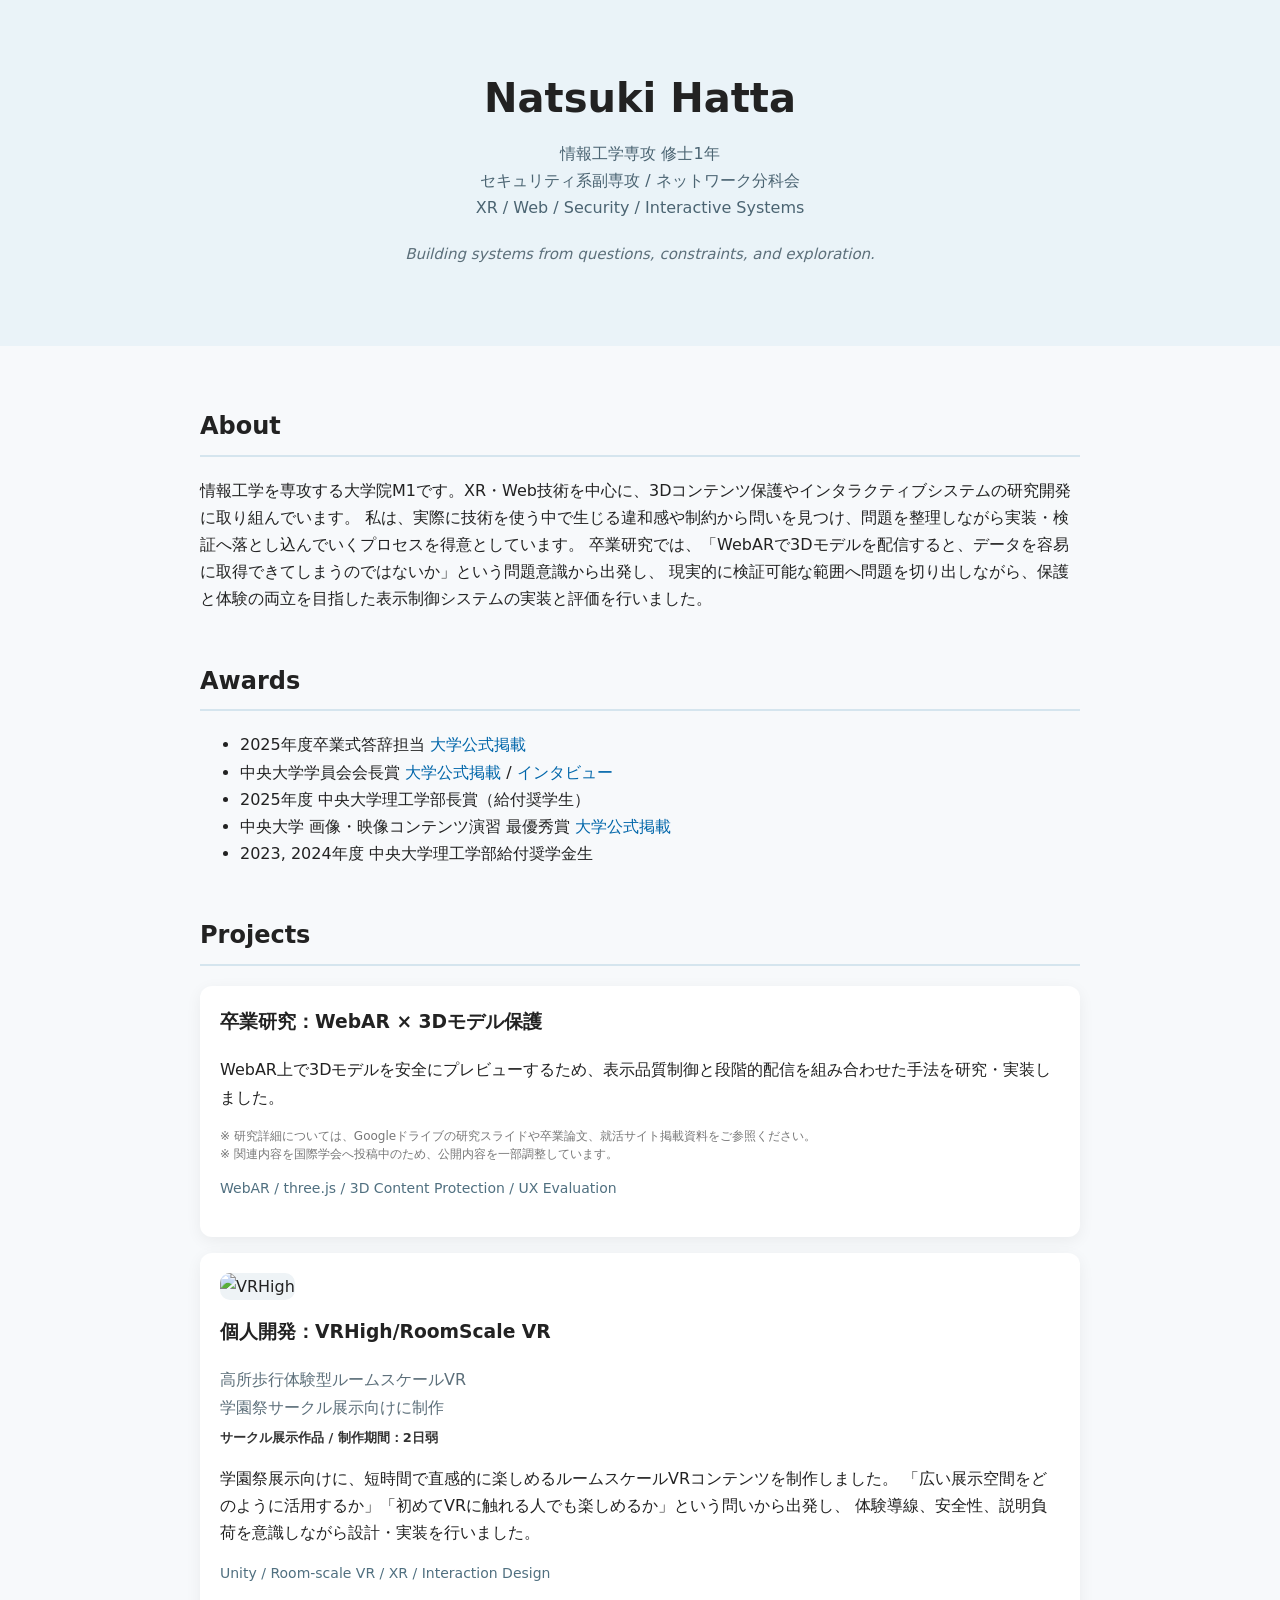
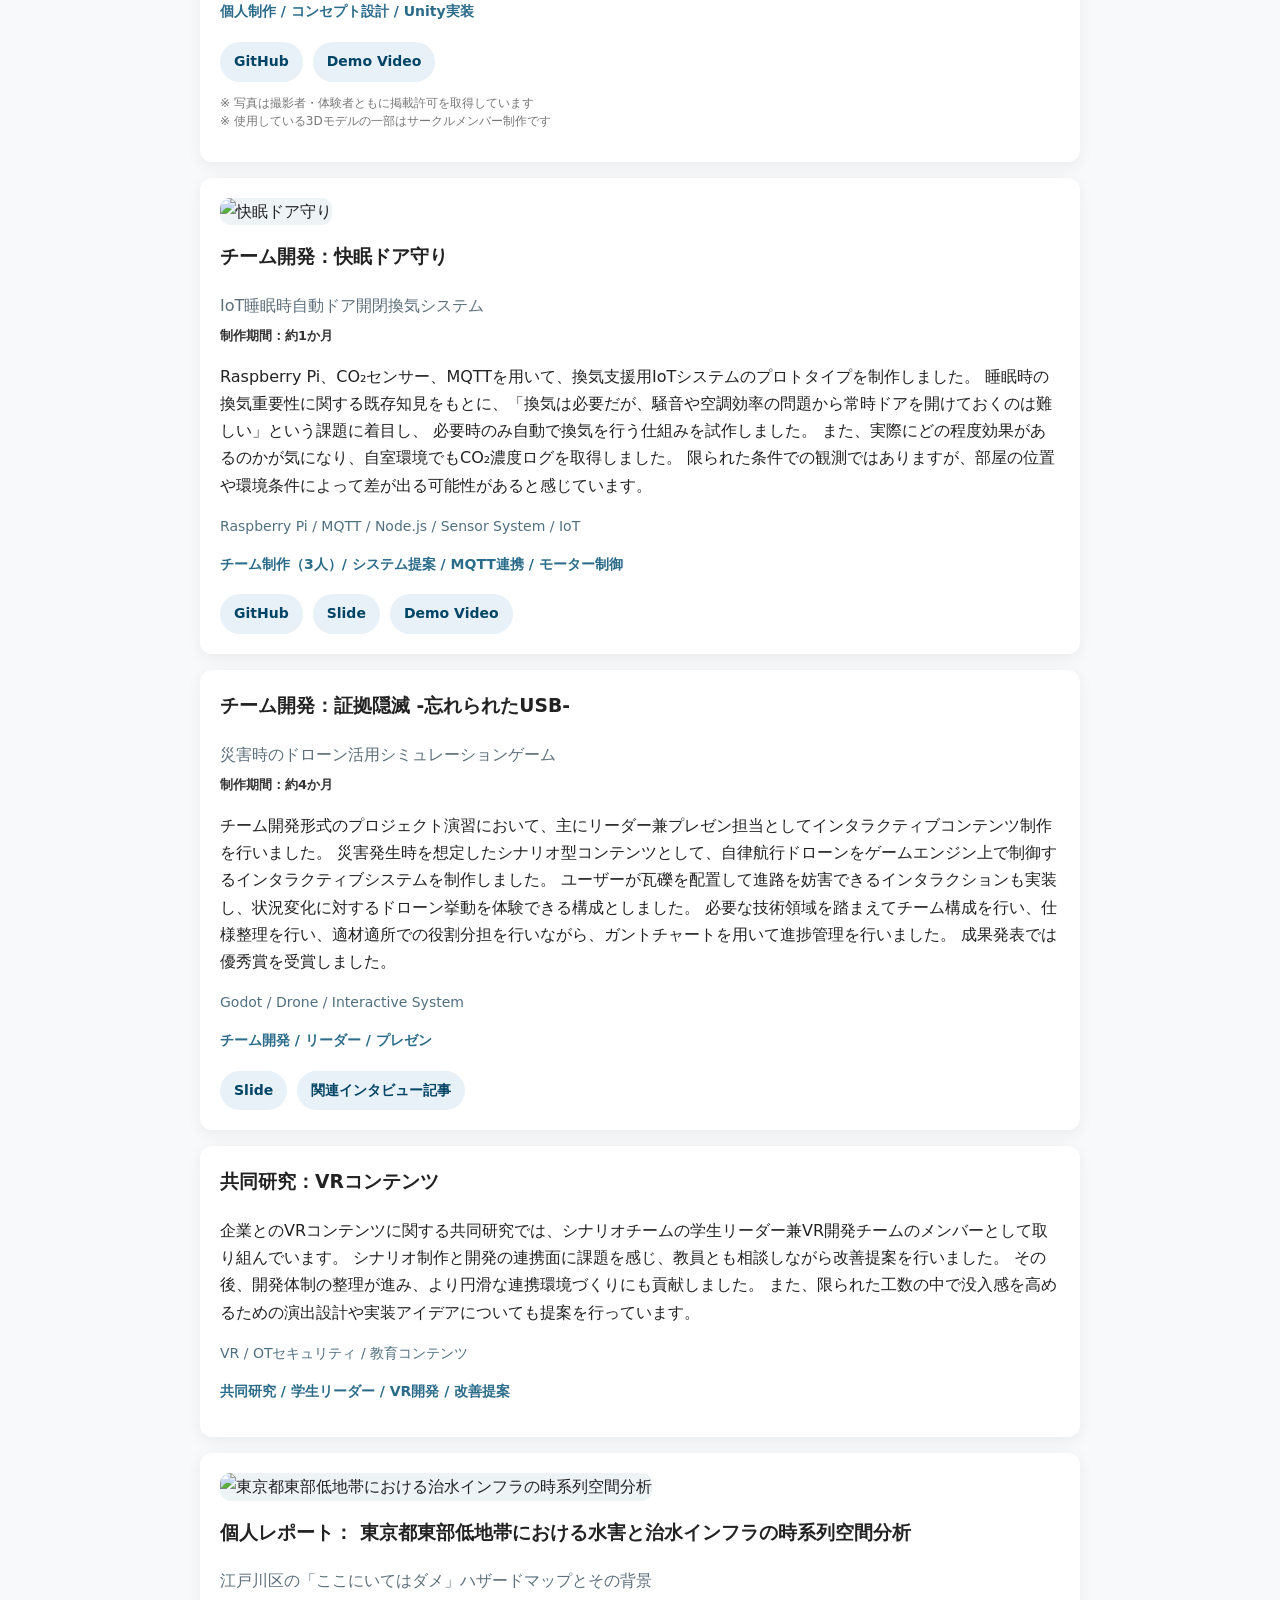
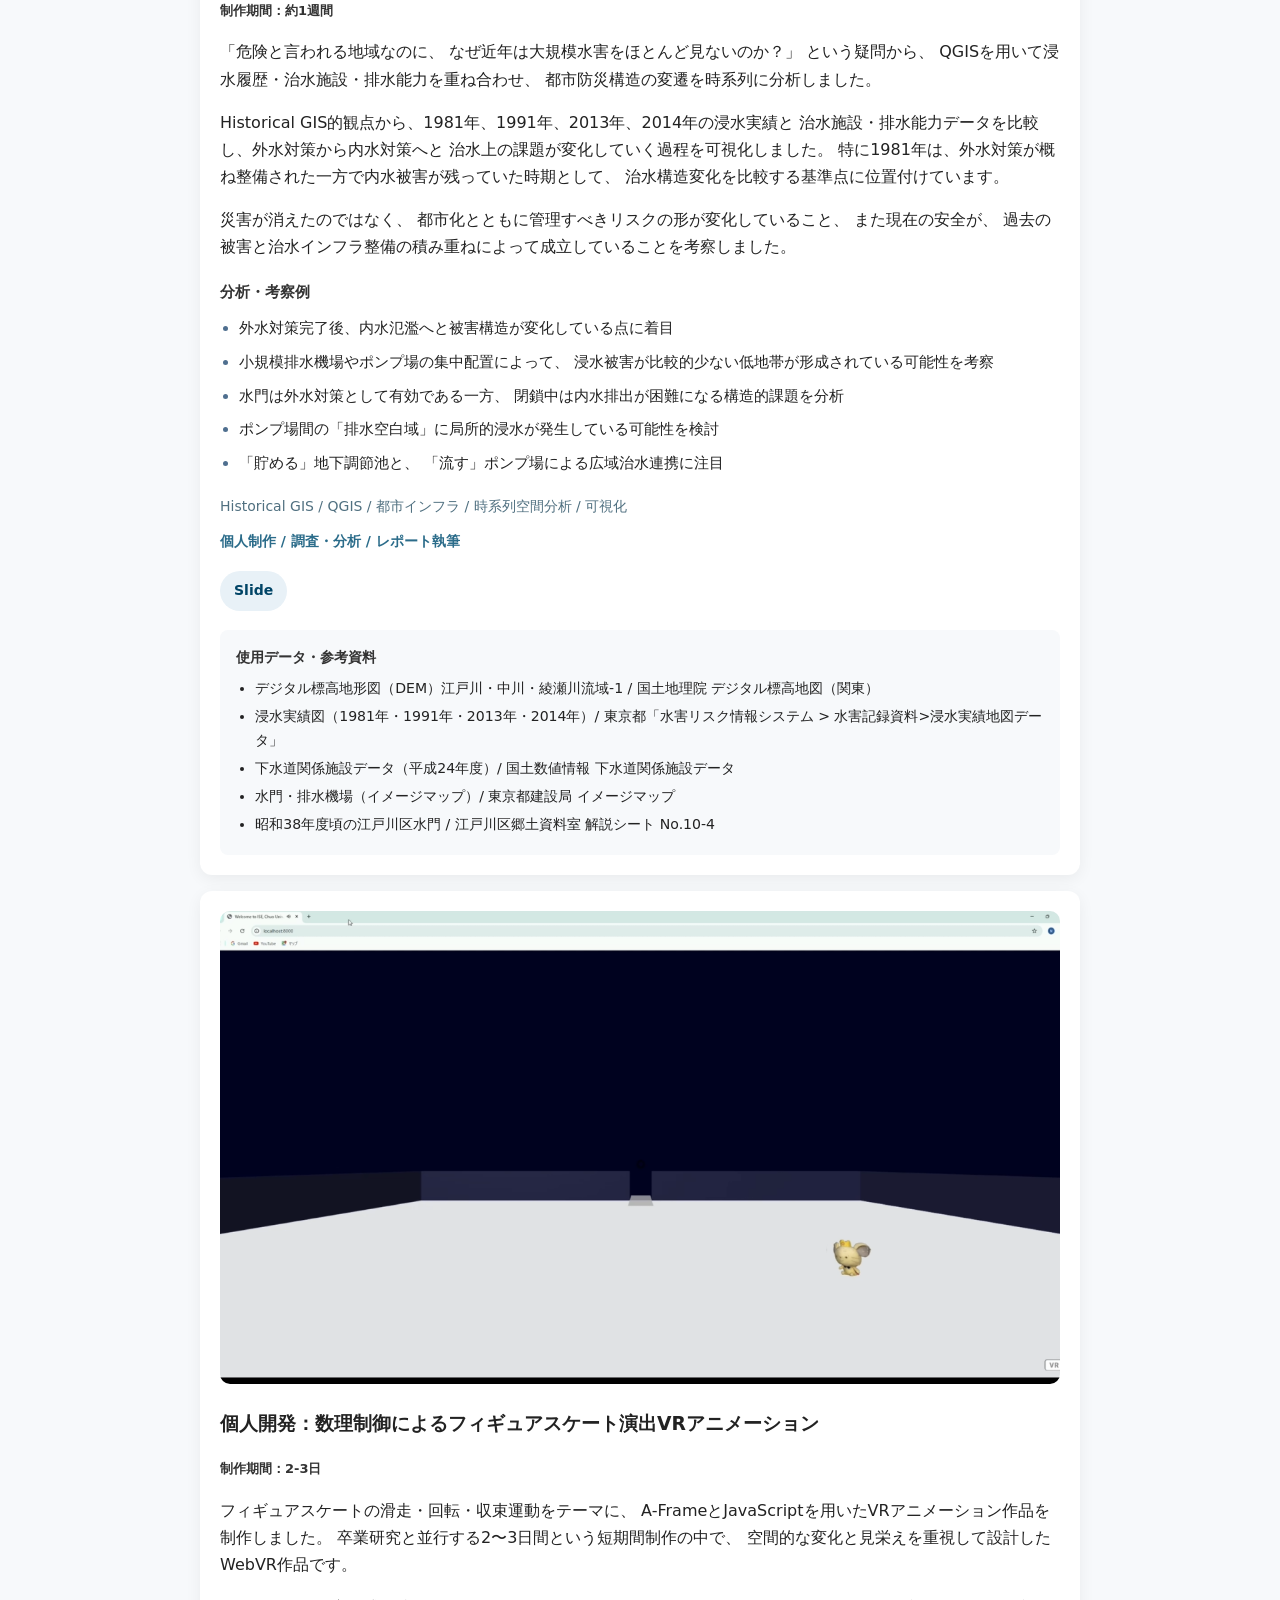
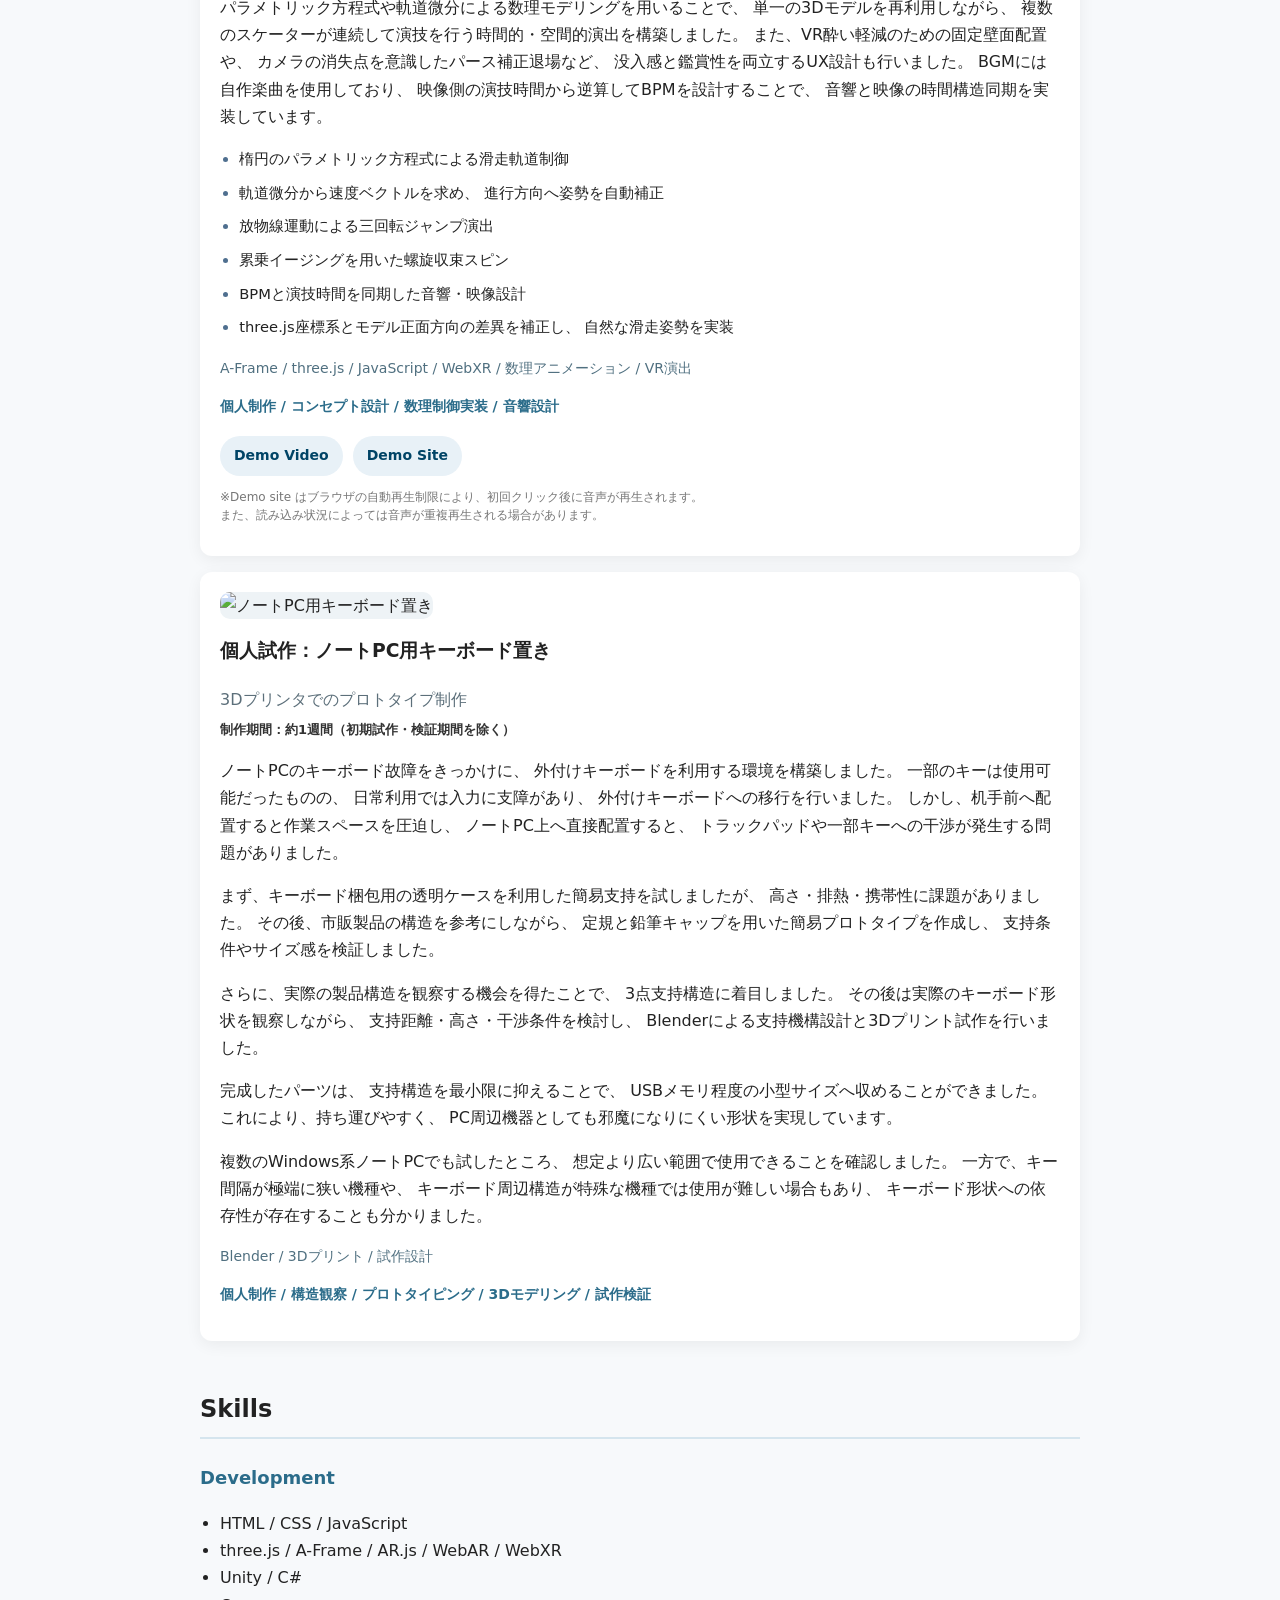
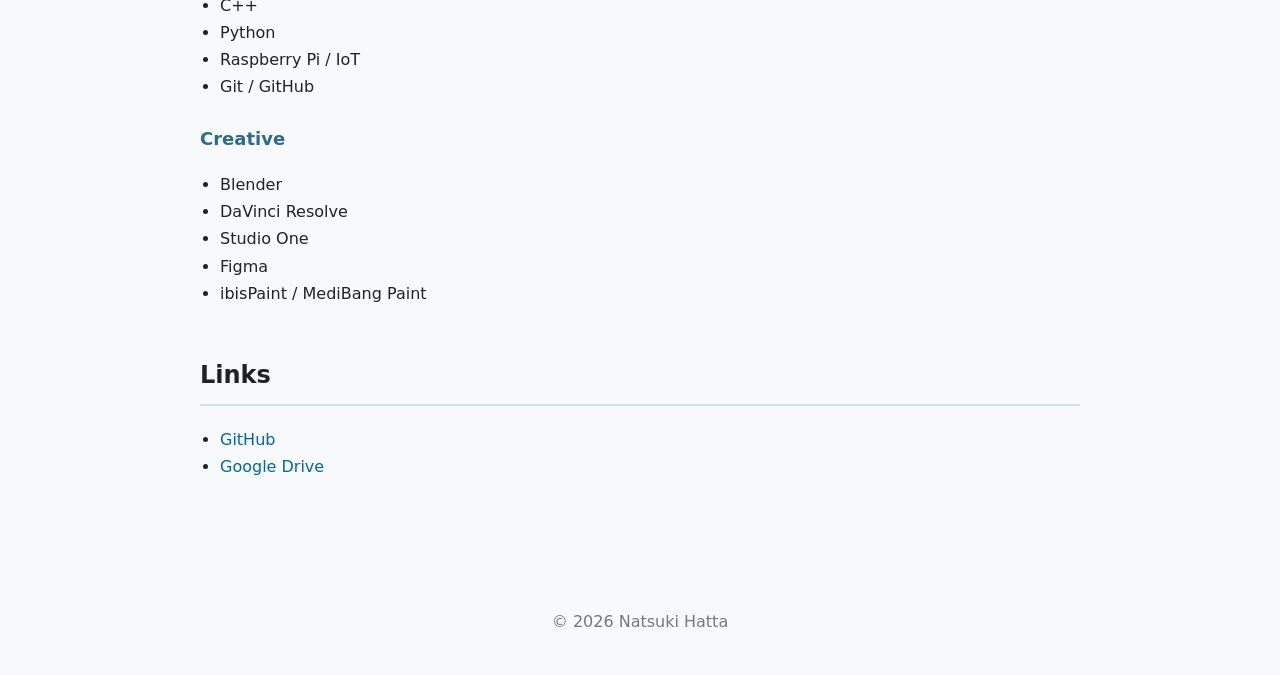
==== commit 0261bd50: "refine project descriptions" ====
--- a/index.html
+++ b/index.html
@@ -317,13 +317,13 @@
 					フィギュアスケートの滑走・回転・収束運動をテーマに、
 					A-FrameとJavaScriptを用いたVRアニメーション作品を制作しました。
 					卒業研究と並行する2〜3日間という短期間制作の中で、
-					「空間的な変化と見栄え」を重視して設計したWebVR作品です。
+					空間的な変化と見栄えを重視して設計したWebVR作品です。
 				</p>
 
 				<p>
 					パラメトリック方程式や軌道微分による数理モデリングを用いることで、
 					単一の3Dモデルを再利用しながら、
-					「複数のスケーターが連続して演技を行う」時間的・空間的演出を構築しました。
+					複数のスケーターが連続して演技を行う時間的・空間的演出を構築しました。
 
 					また、VR酔い軽減のための固定壁面配置や、
 					カメラの消失点を意識したパース補正退場など、
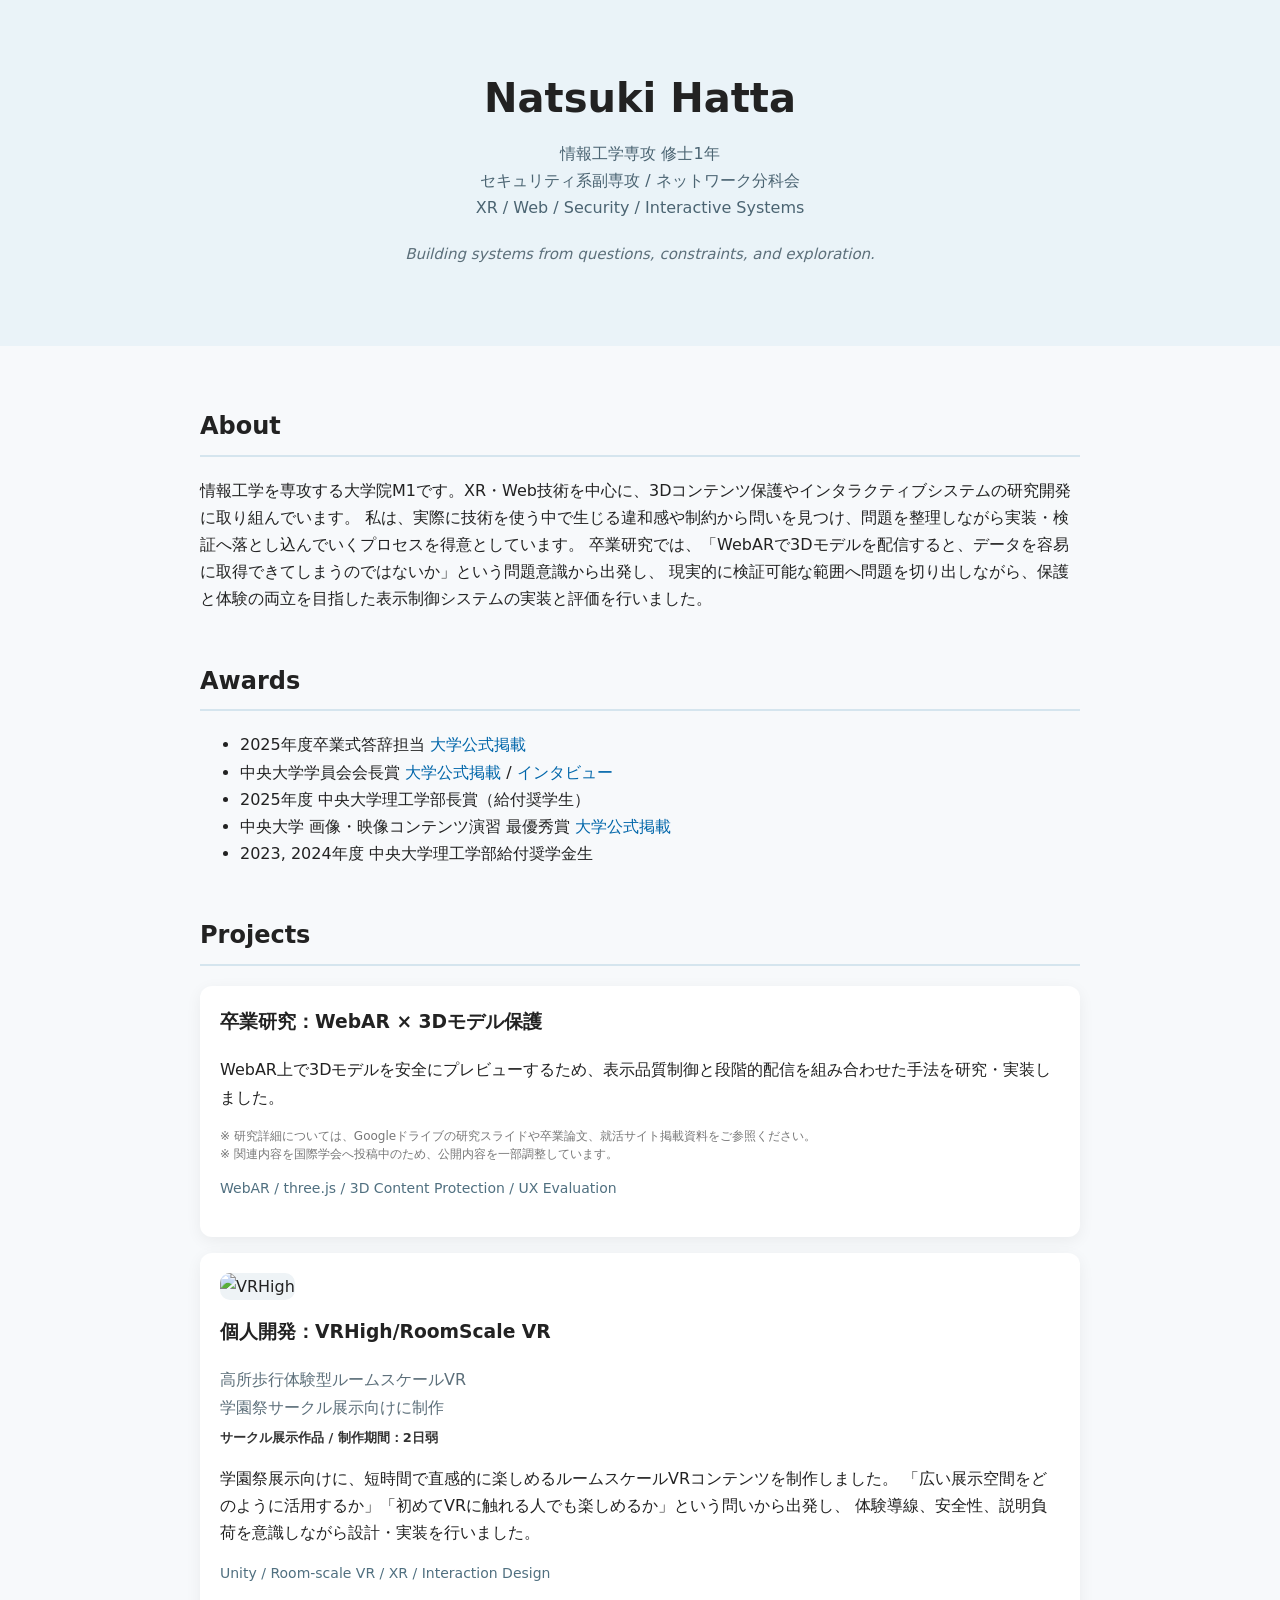
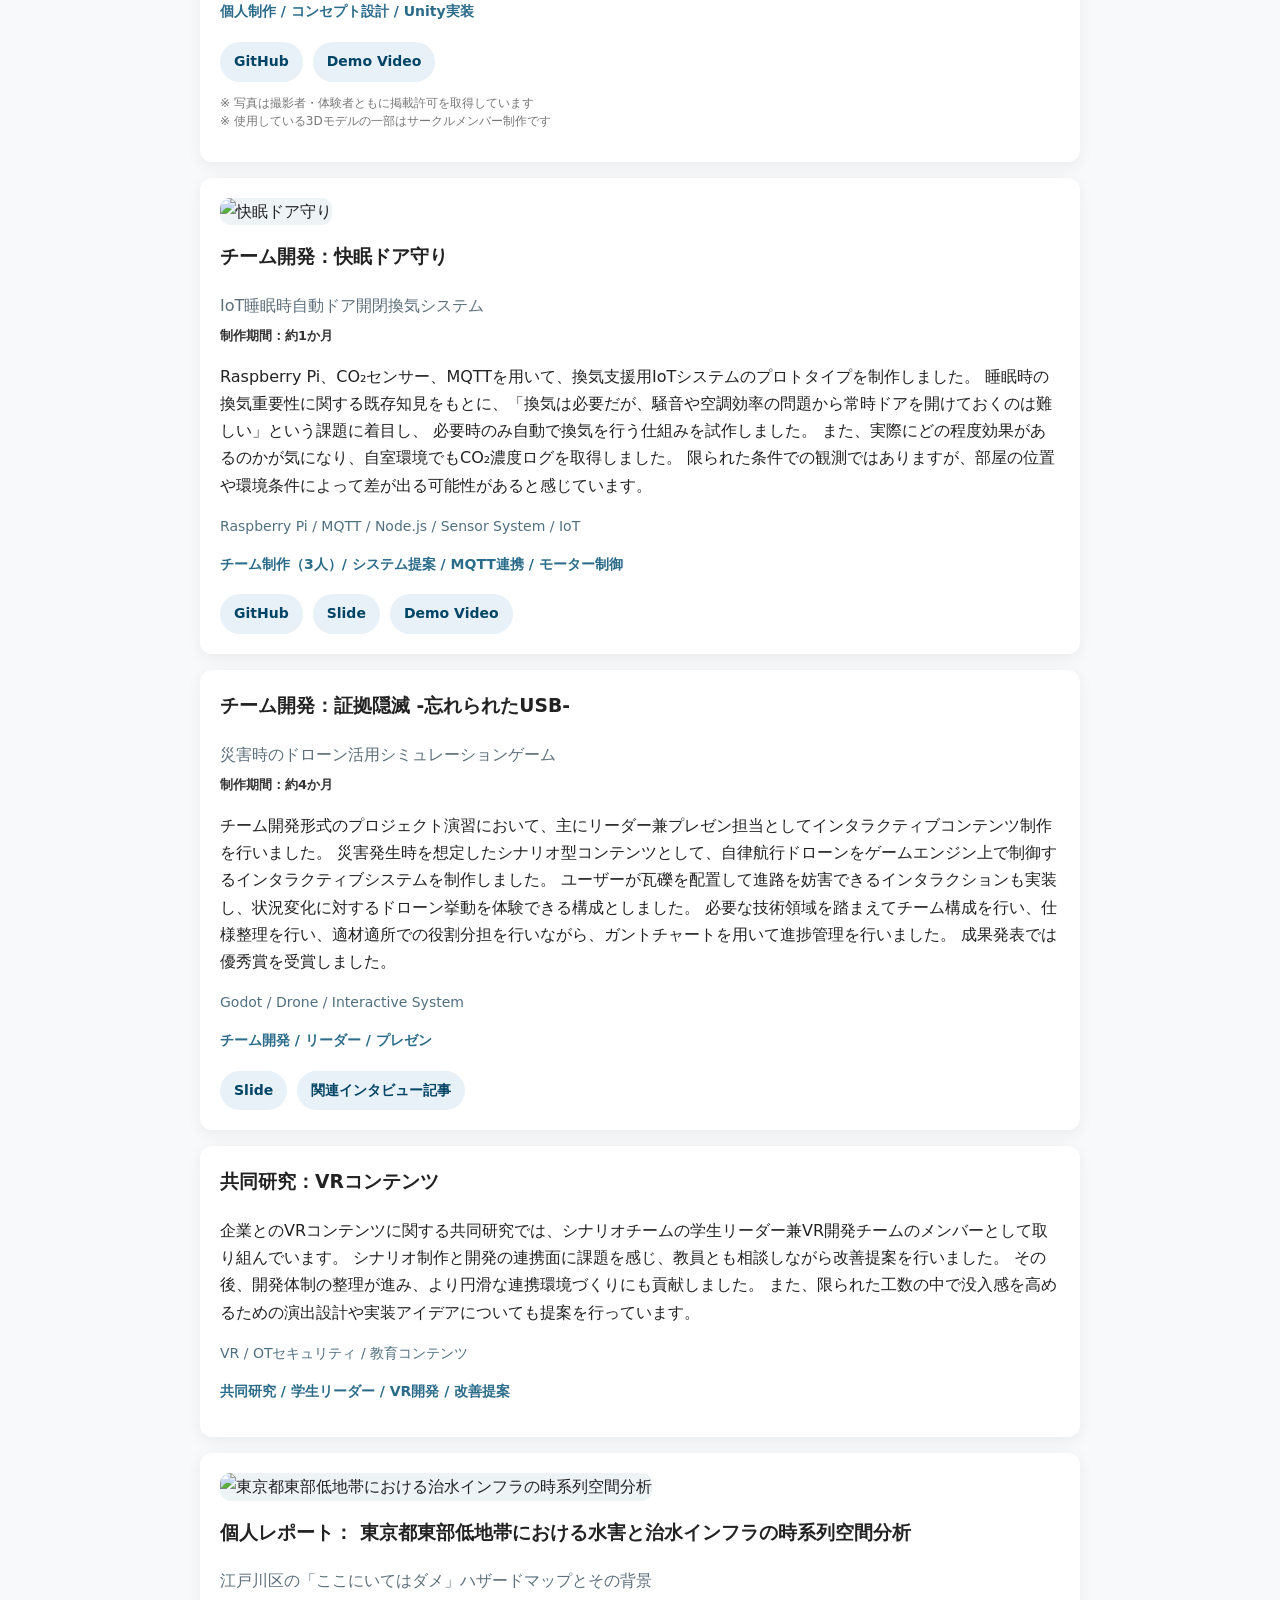
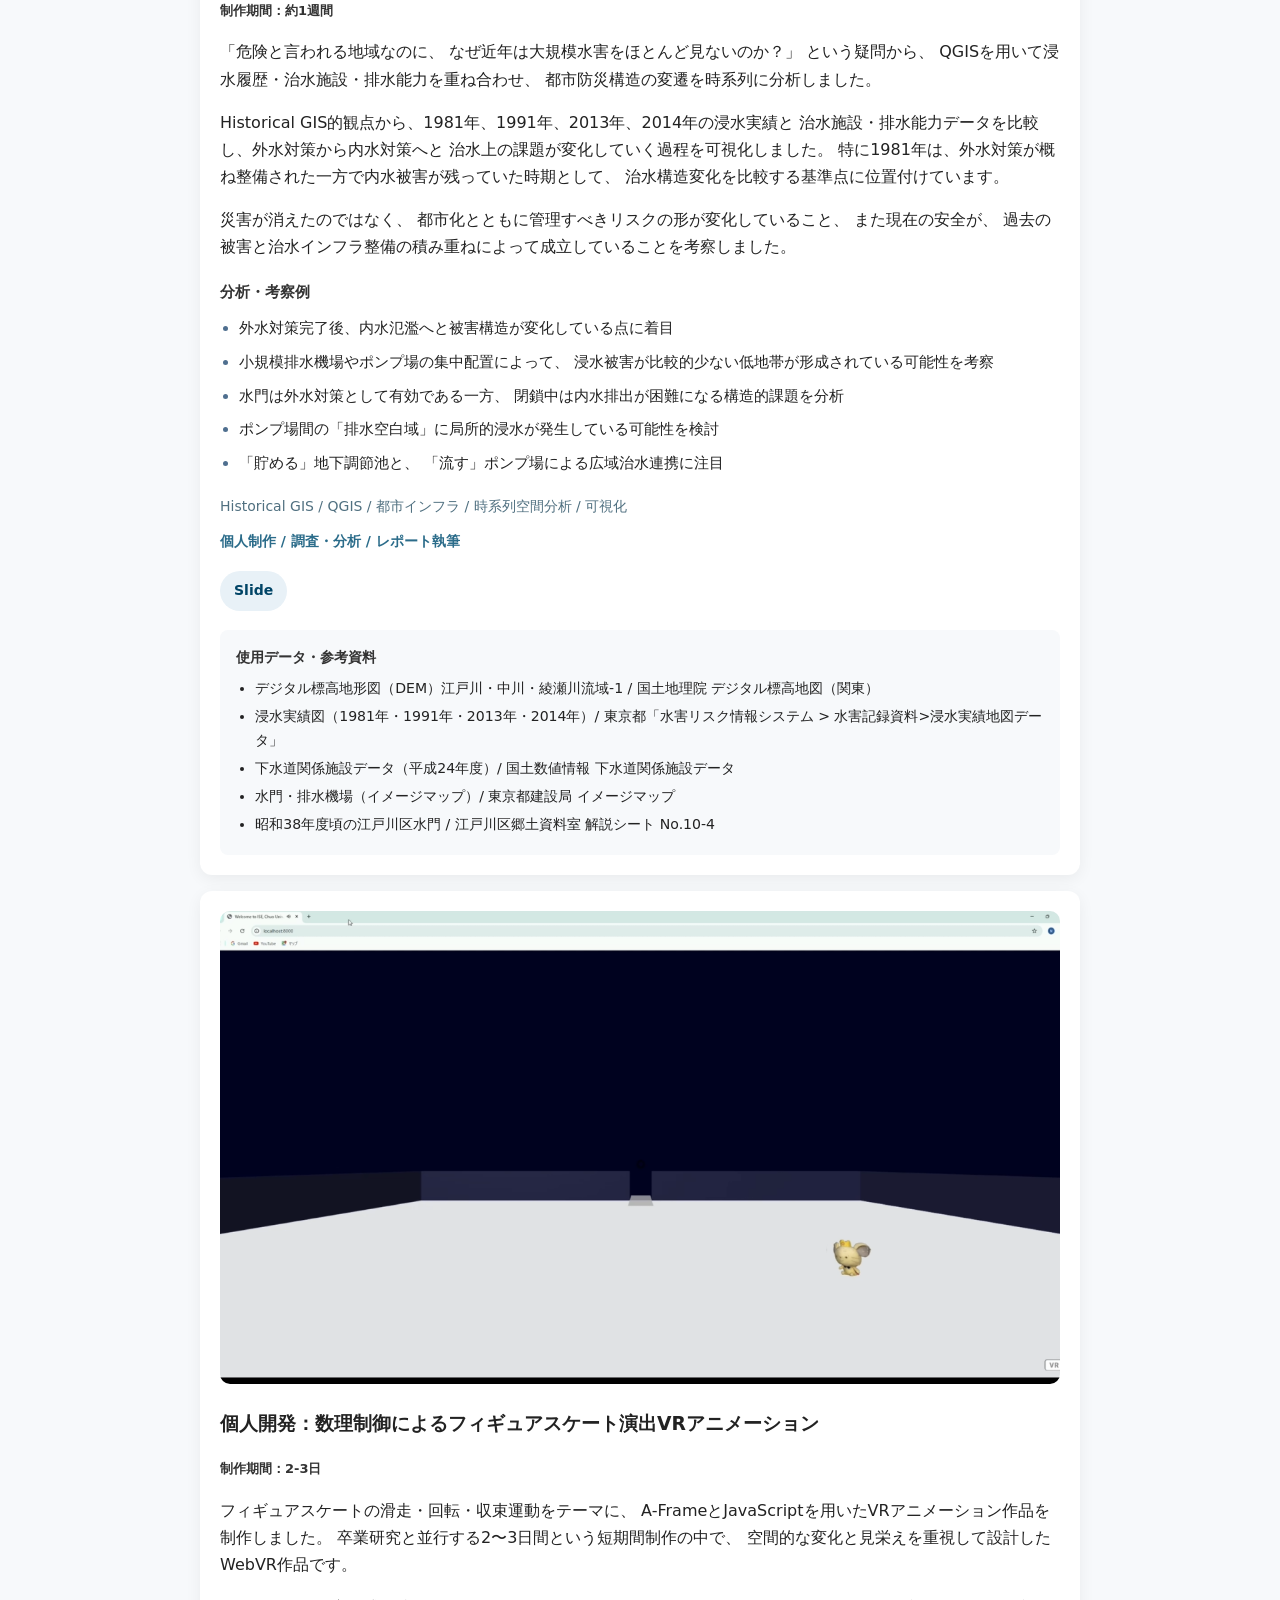
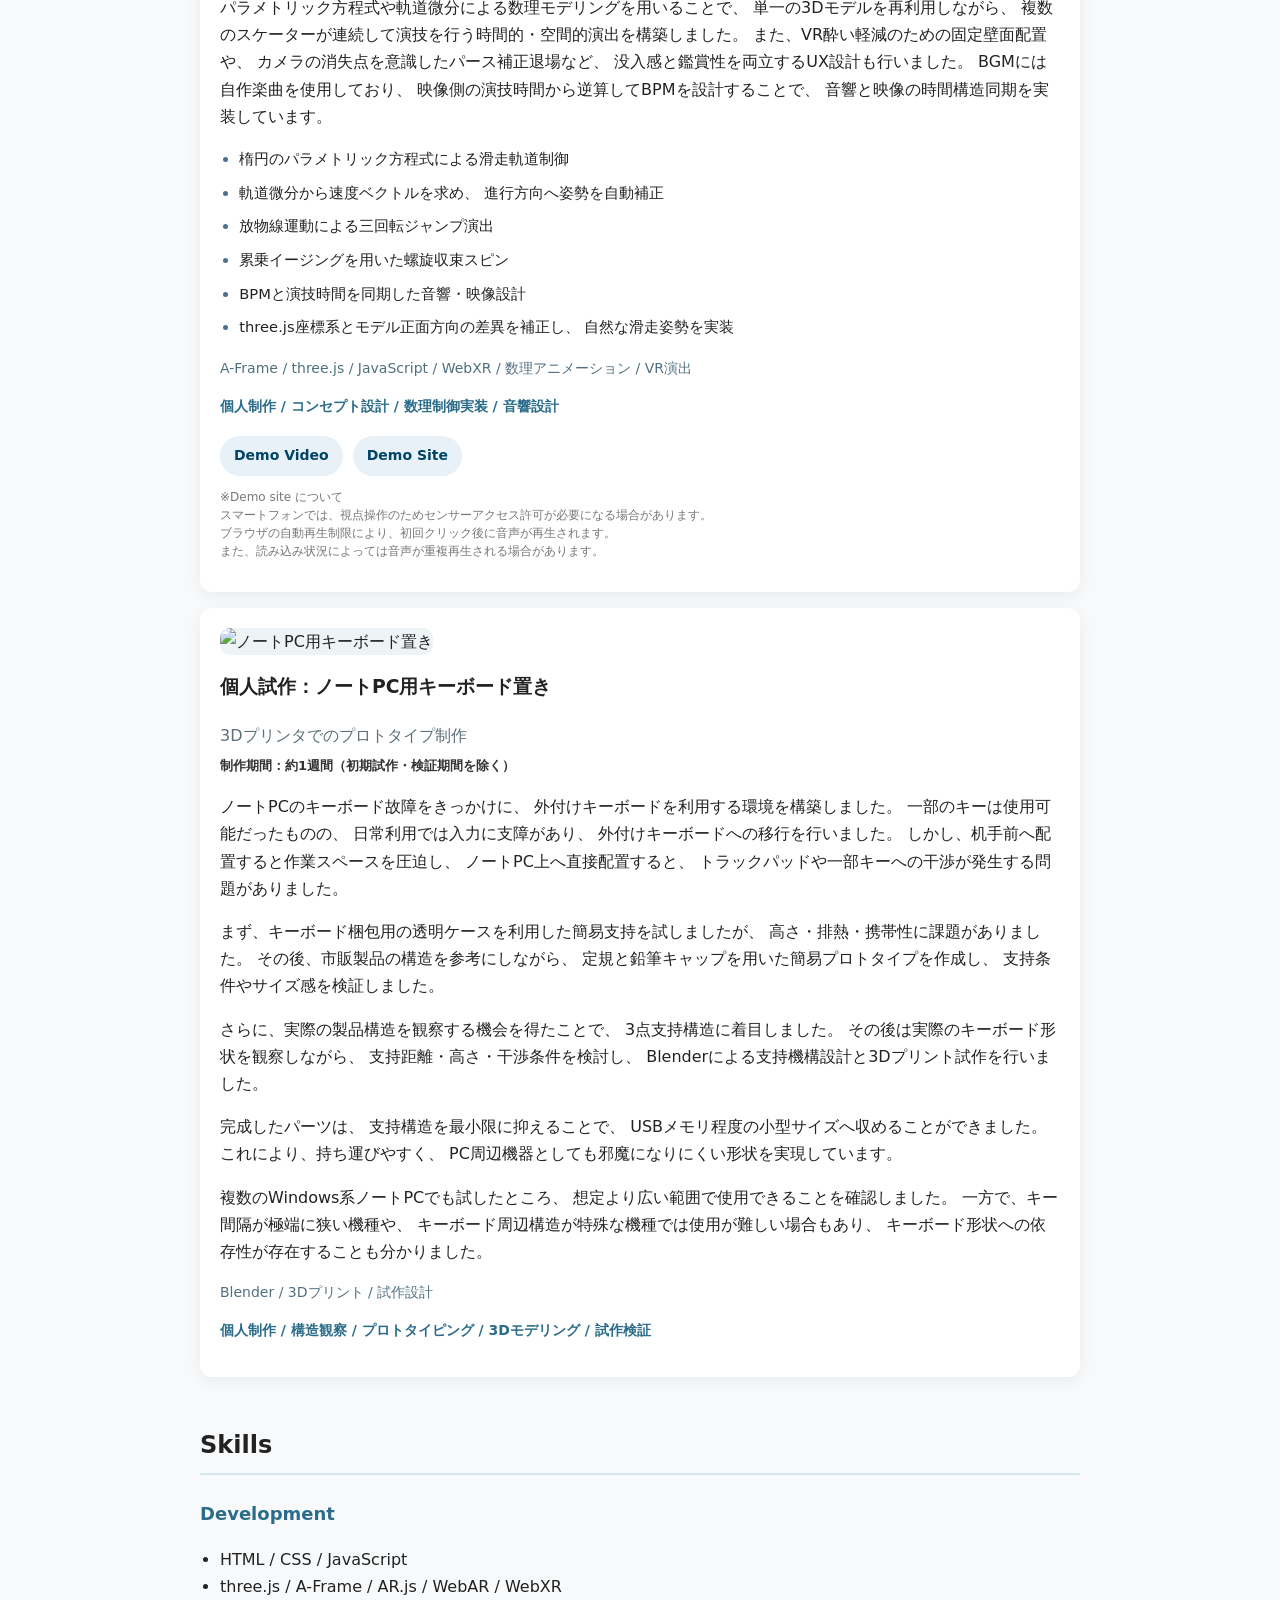
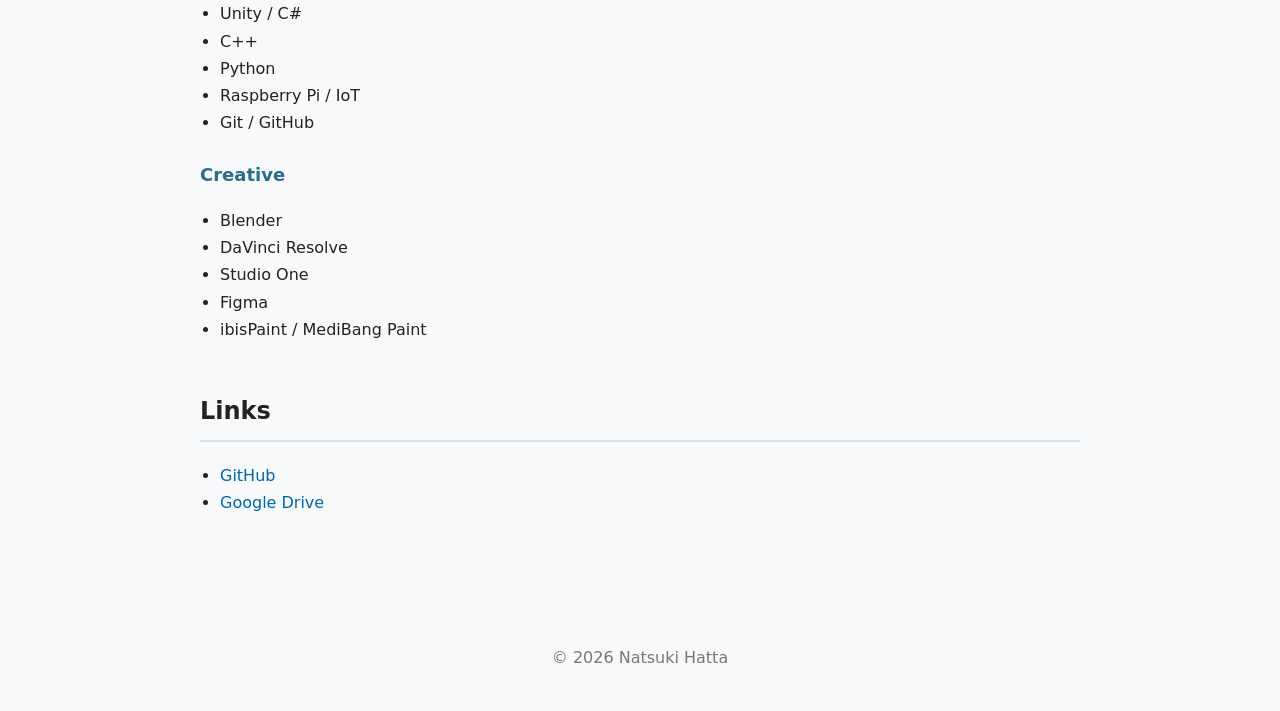
==== commit d6815ca7: "update note for skate animation demo site" ====
--- a/index.html
+++ b/index.html
@@ -383,7 +383,9 @@
 					</div>
 
 					<p class="note">
-					※Demo site はブラウザの自動再生制限により、初回クリック後に音声が再生されます。<br>
+					※Demo site について<br>
+					スマートフォンでは、視点操作のためセンサーアクセス許可が必要になる場合があります。<br>
+					ブラウザの自動再生制限により、初回クリック後に音声が再生されます。<br>
 					また、読み込み状況によっては音声が重複再生される場合があります。
 					</p>
 
